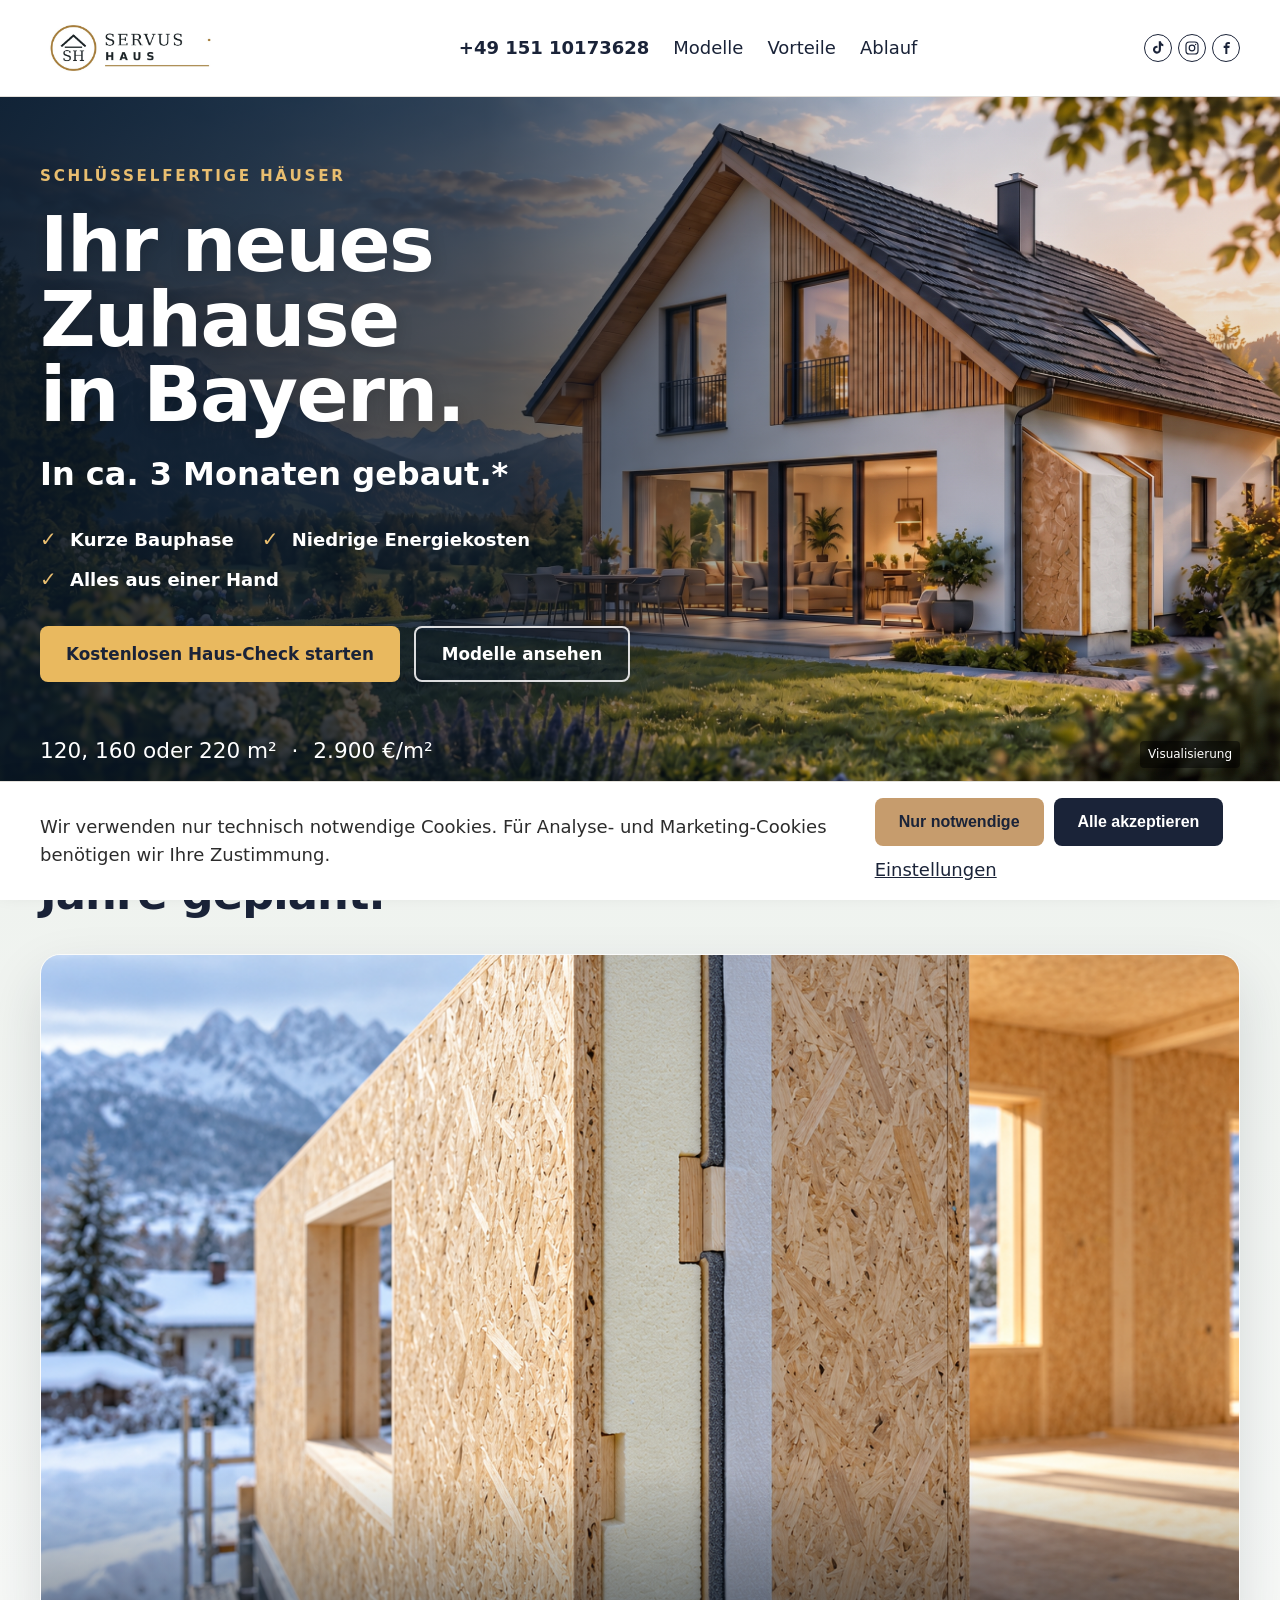
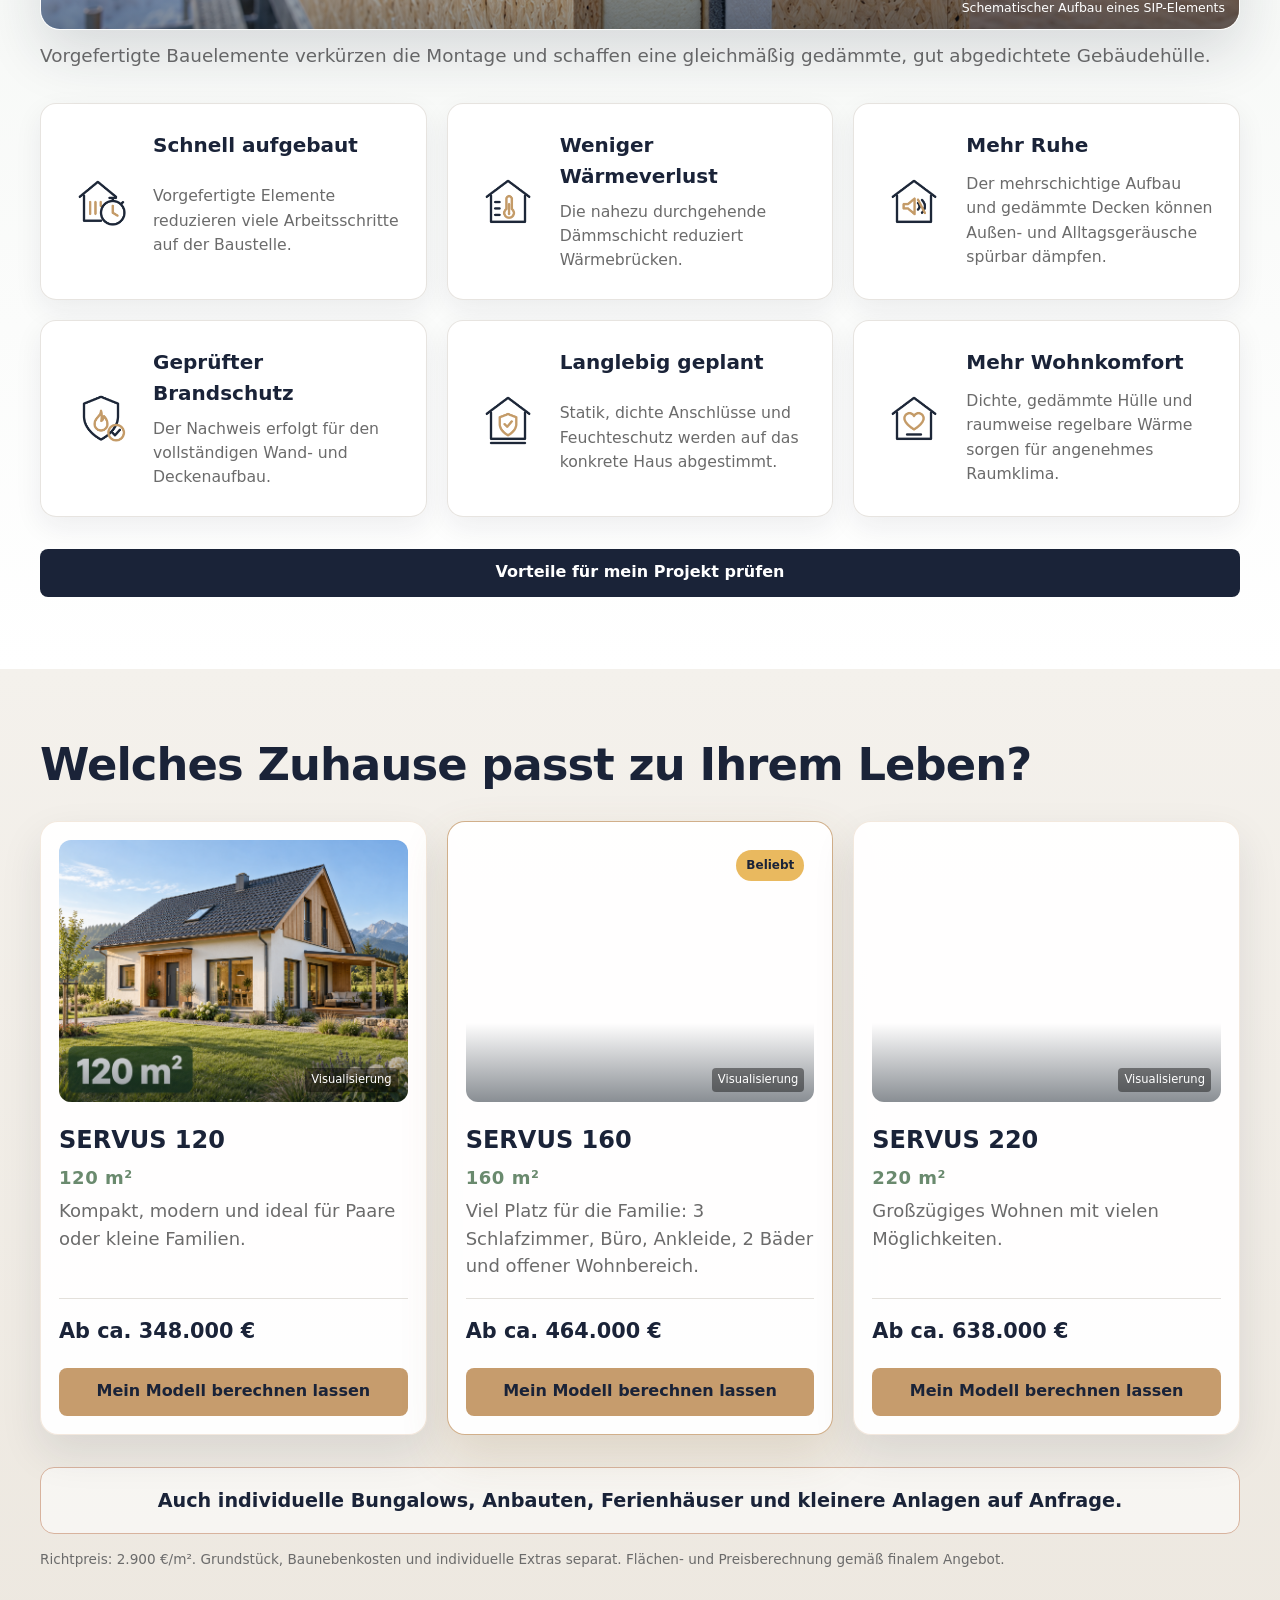
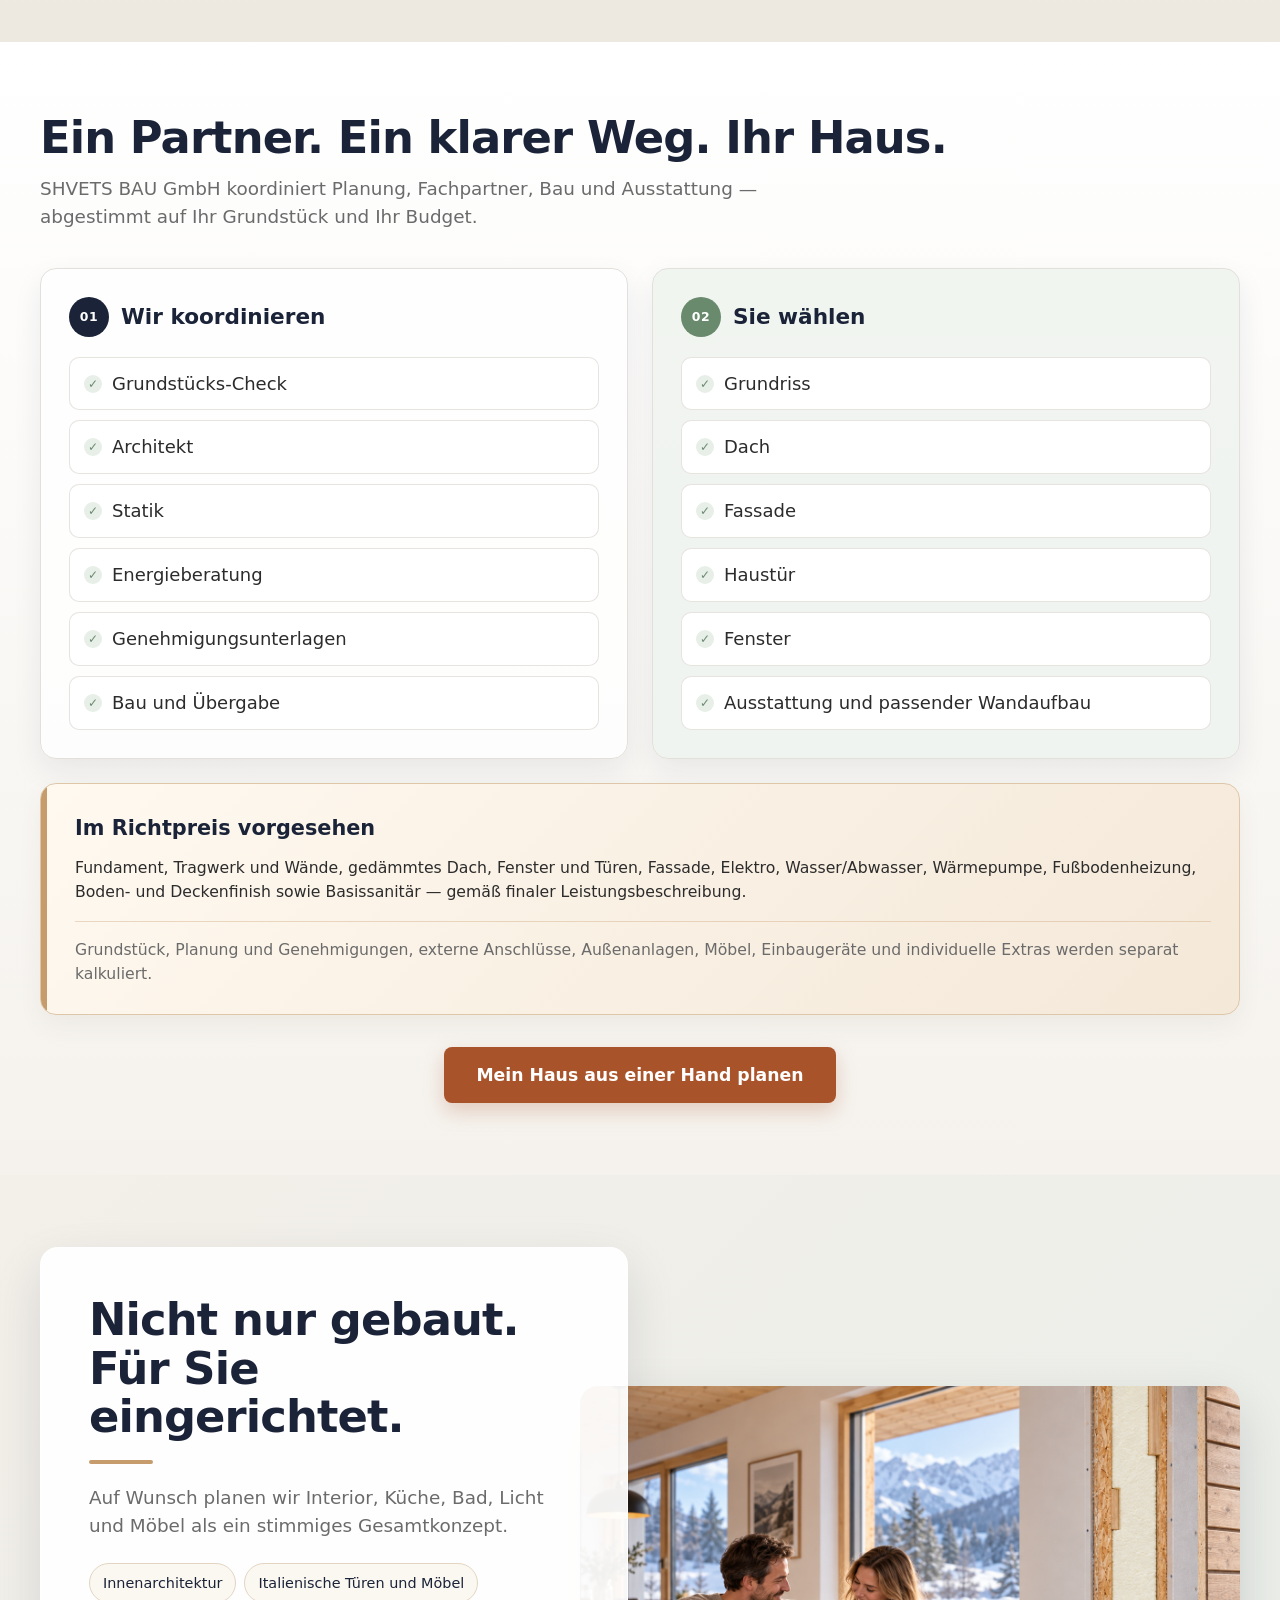
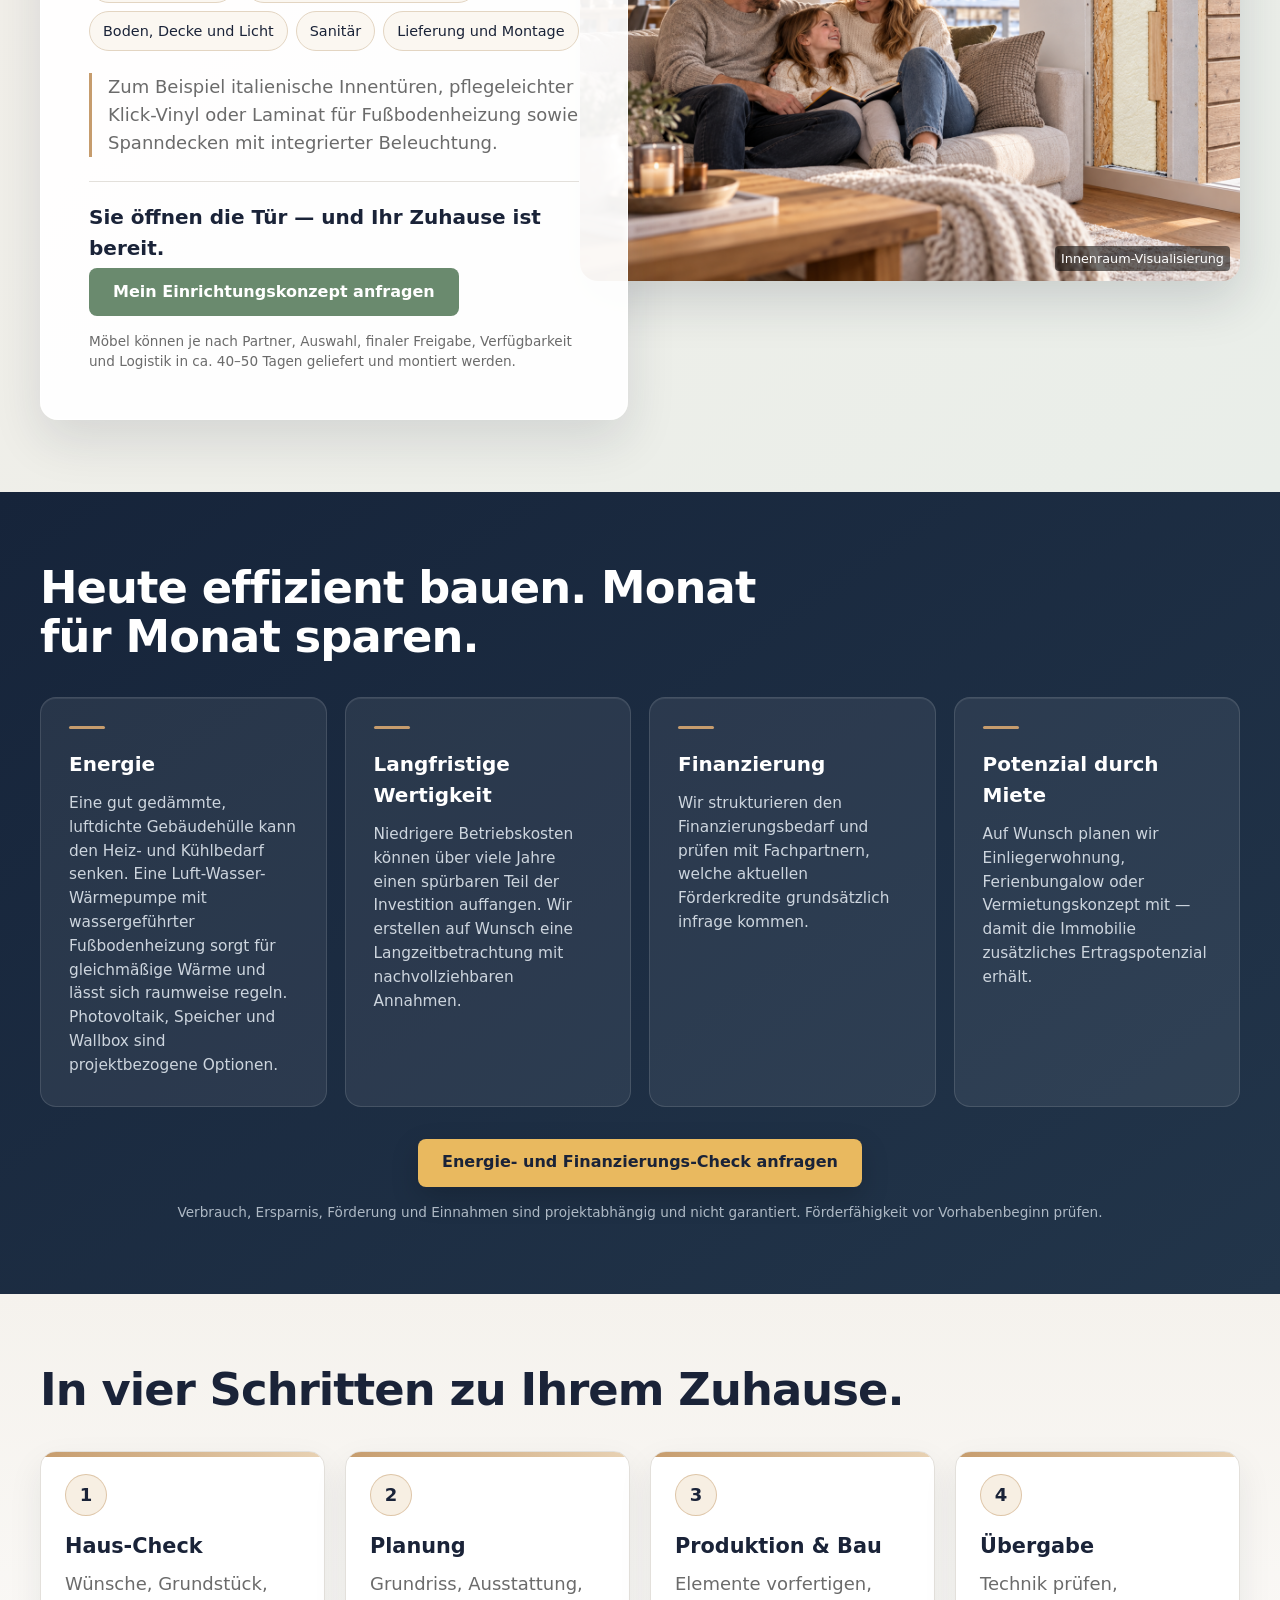
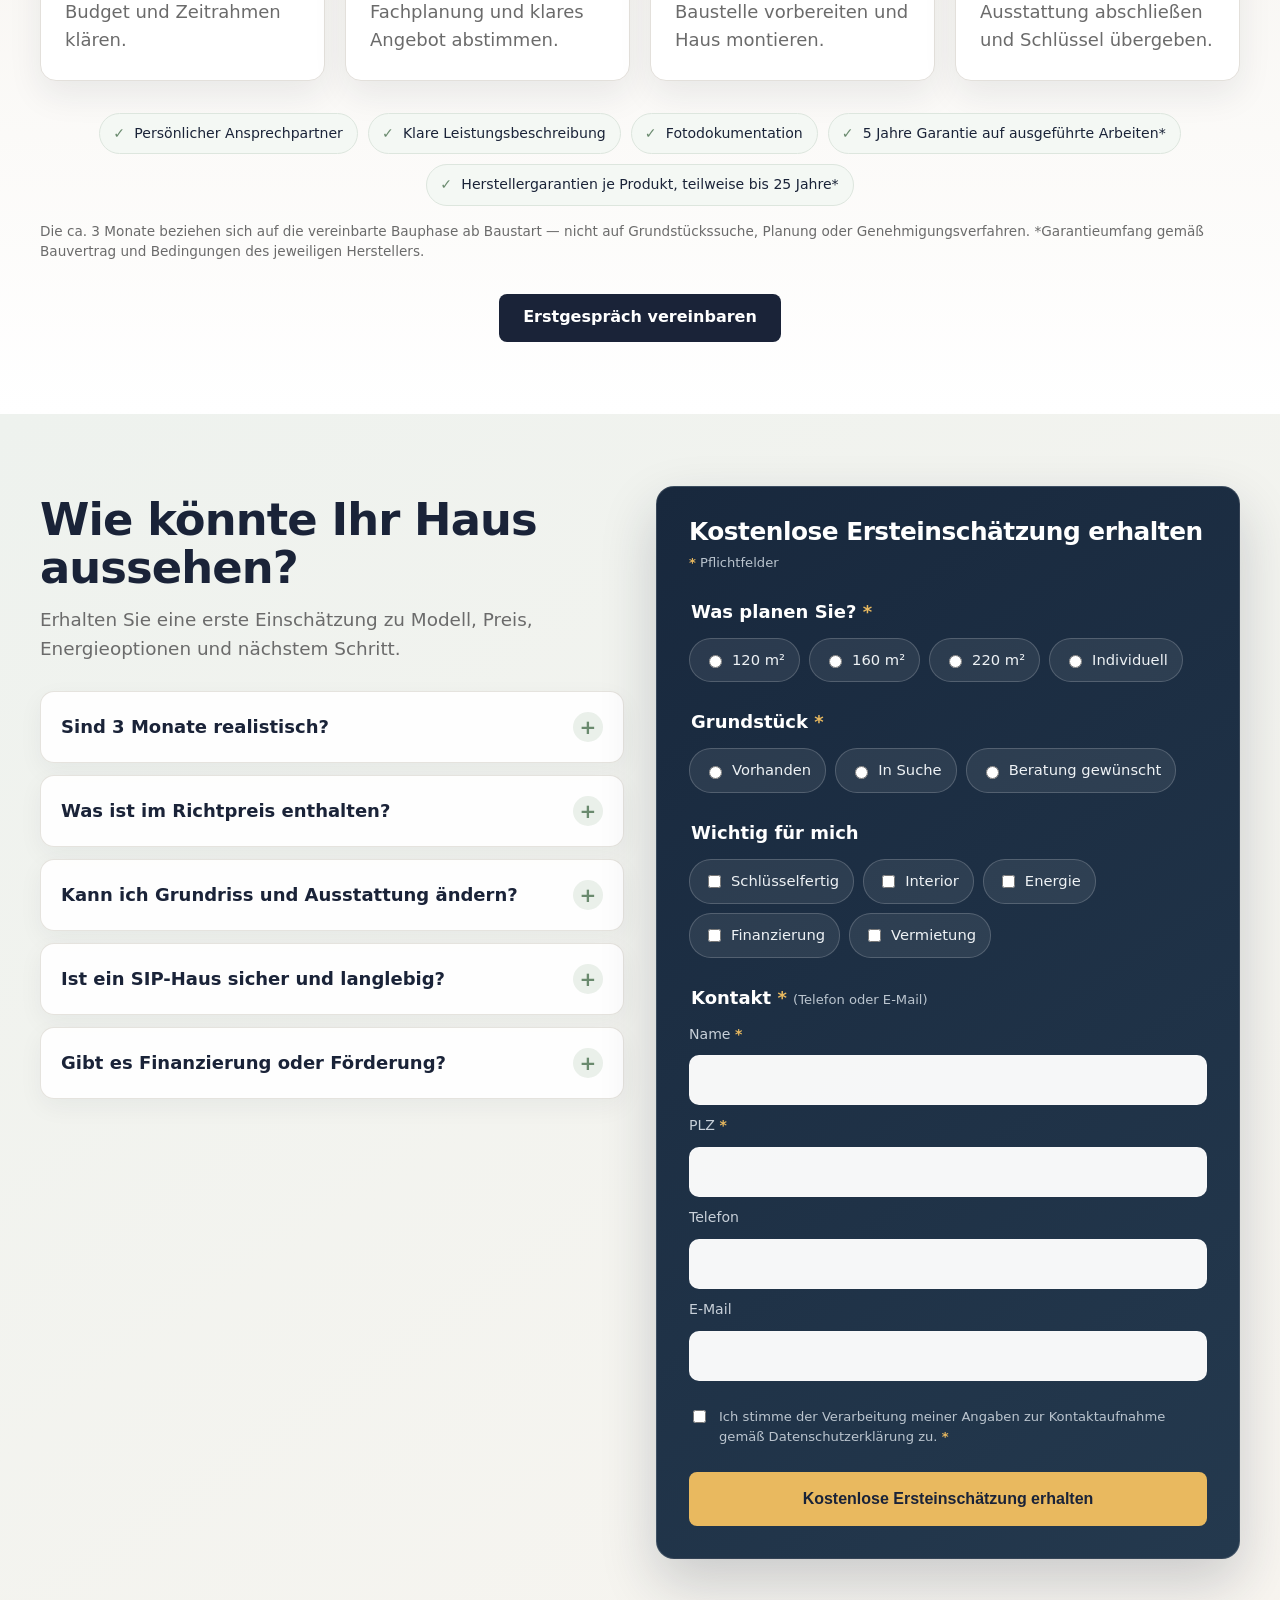
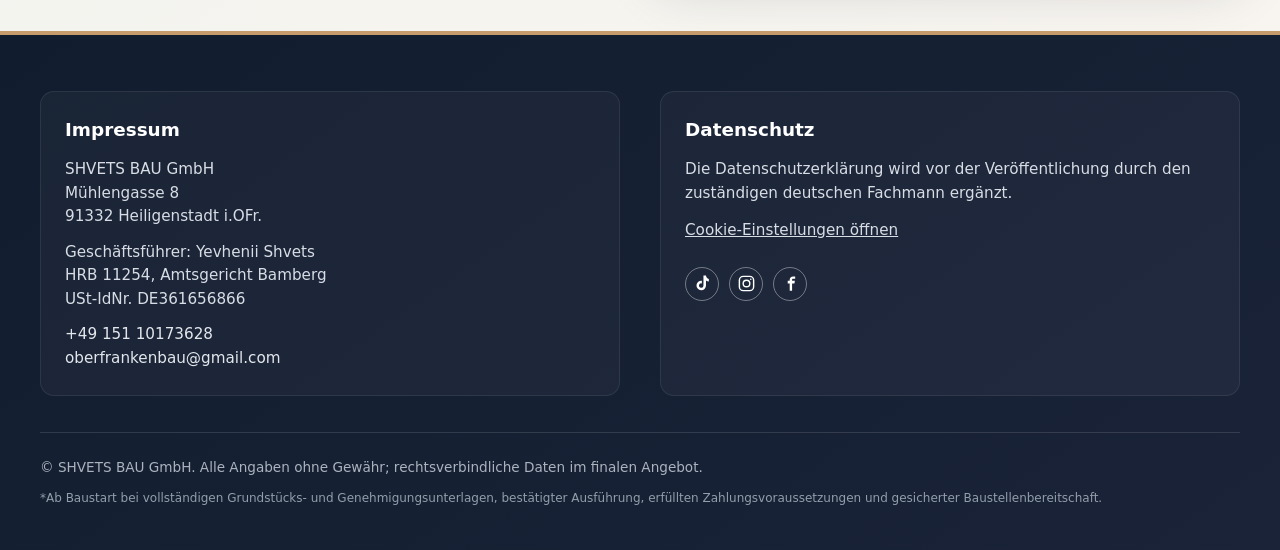
==== index.html @ e440473f "Add required field indicators and clarify form field requirements Add asterisk (*) markers to requir" ====
<!DOCTYPE html>
<html lang="de">
<head>
  <meta charset="utf-8">
  <meta name="viewport" content="width=device-width, initial-scale=1.0">
  <title>Schlüsselfertige Häuser in Bayern | SERVUS HAUS</title>
  <meta name="description" content="Energieeffizient, individuell geplant und schlüsselfertig. 2.900 €/m². Jetzt Haus-Check anfragen.">
  <link rel="preload" as="image" href="Фото/Gemini_Generated_Image_4lzpzb4lzpzb4lzp.jpeg" type="image/jpeg" media="(min-width: 720px)" fetchpriority="high">
  <link rel="preload" as="image" href="Фото/Gemini_Generated_Image_4wvops4wvops4wvo.jpeg" type="image/jpeg" media="(max-width: 719px)" fetchpriority="high">
  <link rel="stylesheet" href="styles.css">
  <script defer src="main.js"></script>
  <script type="application/ld+json">
  {
    "@context": "https://schema.org",
    "@type": "Organization",
    "name": "SHVETS BAU GmbH",
    "alternateName": "SERVUS HAUS",
    "url": "https://servus-haus.de",
    "address": {
      "@type": "PostalAddress",
      "streetAddress": "Mühlengasse 8",
      "postalCode": "91332",
      "addressLocality": "Heiligenstadt i.OFr.",
      "addressCountry": "DE"
    }
  }
  </script>
</head>
<body>
  <header class="site-header" id="header">
    <div class="container header-inner">
      <a href="#" class="logo"><img src="images/logo.jpeg" alt="SERVUS HAUS" class="logo-img" /></a>
      <a href="tel:+4915110173628" class="header-phone" data-cta="phone_click_mobile">+49 151 10173628</a>
      <nav class="main-nav" aria-label="Hauptnavigation">
        <a href="tel:+4915110173628" class="nav-link phone" data-cta="phone_click">+49 151 10173628</a>
        <a href="#modelle" class="nav-link" data-cta="nav_modelle">Modelle</a>
        <a href="#vorteile" class="nav-link" data-cta="nav_vorteile">Vorteile</a>
        <a href="#ablauf" class="nav-link" data-cta="nav_ablauf">Ablauf</a>
      </nav>
      <div class="social-icons social-icons-header" aria-label="Soziale Netzwerke">
        <span class="social-icon" role="img" aria-label="TikTok"><svg viewBox="0 0 24 24" aria-hidden="true"><path d="M13.2 2h3.2c.25 2.35 1.55 3.8 3.6 4.2v3.25a8 8 0 0 1-3.6-1.2v6.25a6 6 0 1 1-5.2-5.95v3.3a2.8 2.8 0 1 0 2 2.65V2Z"/></svg></span>
        <span class="social-icon" role="img" aria-label="Instagram"><svg viewBox="0 0 24 24" aria-hidden="true"><rect x="3" y="3" width="18" height="18" rx="5"/><circle cx="12" cy="12" r="4.2"/><circle cx="17.4" cy="6.7" r="1" class="social-icon-fill"/></svg></span>
        <span class="social-icon" role="img" aria-label="Facebook"><svg viewBox="0 0 24 24" aria-hidden="true"><path d="M14 8.5V7.2c0-.9.6-1.1 1.1-1.1h2.8V3.2L15.4 3C12.5 3 11 4.7 11 7v1.5H8.5V12H11v9h3v-9h3l.5-3.5H14Z"/></svg></span>
      </div>
      <button class="menu-toggle" aria-label="Menü öffnen" aria-expanded="false" aria-controls="mobile-menu">
        <span></span><span></span><span></span>
      </button>
    </div>
    <div class="mobile-menu" id="mobile-menu" hidden>
      <a href="tel:+4915110173628" data-cta="phone_click">+49 151 10173628</a>
      <a href="#modelle" data-cta="nav_modelle">Modelle</a>
      <a href="#vorteile" data-cta="nav_vorteile">Vorteile</a>
      <a href="#ablauf" data-cta="nav_ablauf">Ablauf</a>
      <div class="social-icons social-icons-mobile" aria-label="Soziale Netzwerke">
        <span class="social-icon" role="img" aria-label="TikTok"><svg viewBox="0 0 24 24" aria-hidden="true"><path d="M13.2 2h3.2c.25 2.35 1.55 3.8 3.6 4.2v3.25a8 8 0 0 1-3.6-1.2v6.25a6 6 0 1 1-5.2-5.95v3.3a2.8 2.8 0 1 0 2 2.65V2Z"/></svg></span>
        <span class="social-icon" role="img" aria-label="Instagram"><svg viewBox="0 0 24 24" aria-hidden="true"><rect x="3" y="3" width="18" height="18" rx="5"/><circle cx="12" cy="12" r="4.2"/><circle cx="17.4" cy="6.7" r="1" class="social-icon-fill"/></svg></span>
        <span class="social-icon" role="img" aria-label="Facebook"><svg viewBox="0 0 24 24" aria-hidden="true"><path d="M14 8.5V7.2c0-.9.6-1.1 1.1-1.1h2.8V3.2L15.4 3C12.5 3 11 4.7 11 7v1.5H8.5V12H11v9h3v-9h3l.5-3.5H14Z"/></svg></span>
      </div>
    </div>
  </header>

  <main>
    <section class="hero" id="hero" aria-labelledby="hero-h1">
      <div class="container hero-inner">
        <div class="hero-content">
          <span class="kicker">SCHLÜSSELFERTIGE HÄUSER</span>
          <h1 id="hero-h1">Ihr neues Zuhause<br>in Bayern.</h1>
          <p class="hero-subtitle">In ca. 3 Monaten gebaut.*</p>
          <ul class="hero-bullets">
            <li>Kurze Bauphase</li>
            <li>Niedrige Energiekosten</li>
            <li>Alles aus einer Hand</li>
          </ul>
          <div class="hero-ctas">
            <a href="#anfrage" class="btn btn-primary" data-cta="hero_hauscheck">Kostenlosen Haus-Check starten</a>
            <a href="#modelle" class="btn btn-secondary" data-cta="hero_modelle">Modelle ansehen</a>
          </div>
        </div>
        <p class="hero-price"><span>120, 160 oder 220 m²</span><span>2.900 €/m²</span></p>
        <span class="hero-visual-label">Visualisierung</span>
      </div>
    </section>

    <section class="sip" id="vorteile" aria-labelledby="sip-heading">
      <div class="container">
        <h2 id="sip-heading">Schnell aufgebaut. Angenehm warm. Für viele Jahre geplant.</h2>
        <figure class="sip-section-fig">
          <img src="images/sip-section.png" alt="Schematischer Aufbau eines SIP-Elements" width="1448" height="1086" loading="lazy" decoding="async">
          <figcaption>Schematischer Aufbau eines SIP-Elements</figcaption>
        </figure>
        <p class="lead">Vorgefertigte Bauelemente verkürzen die Montage und schaffen eine gleichmäßig gedämmte, gut abgedichtete Gebäudehülle.</p>
        <div class="cards-grid six">
          <article class="card">
            <img class="card-icon" src="Фото/01-schnell-aufgebaut.png" alt="" width="512" height="512" loading="lazy" decoding="async">
            <h3>Schnell aufgebaut</h3>
            <p>Vorgefertigte Elemente reduzieren viele Arbeitsschritte auf der Baustelle.</p>
          </article>
          <article class="card">
            <img class="card-icon" src="Фото/02-weniger-waermeverlust.png" alt="" width="512" height="512" loading="lazy" decoding="async">
            <h3>Weniger Wärmeverlust</h3>
            <p>Die nahezu durchgehende Dämmschicht reduziert Wärmebrücken.</p>
          </article>
          <article class="card">
            <img class="card-icon" src="Фото/03-mehr-ruhe.png" alt="" width="512" height="512" loading="lazy" decoding="async">
            <h3>Mehr Ruhe</h3>
            <p>Der mehrschichtige Aufbau und gedämmte Decken können Außen- und Alltagsgeräusche spürbar dämpfen.</p>
          </article>
          <article class="card">
            <img class="card-icon" src="Фото/04-gepruefter-brandschutz.png" alt="" width="512" height="512" loading="lazy" decoding="async">
            <h3>Geprüfter Brandschutz</h3>
            <p>Der Nachweis erfolgt für den vollständigen Wand- und Deckenaufbau.</p>
          </article>
          <article class="card">
            <img class="card-icon" src="Фото/05-langlebig-geplant.png" alt="" width="512" height="512" loading="lazy" decoding="async">
            <h3>Langlebig geplant</h3>
            <p>Statik, dichte Anschlüsse und Feuchteschutz werden auf das konkrete Haus abgestimmt.</p>
          </article>
          <article class="card">
            <img class="card-icon" src="Фото/06-mehr-wohnkomfort.png" alt="" width="512" height="512" loading="lazy" decoding="async">
            <h3>Mehr Wohnkomfort</h3>
            <p>Dichte, gedämmte Hülle und raumweise regelbare Wärme sorgen für angenehmes Raumklima.</p>
          </article>
        </div>
        <div class="section-cta">
          <a href="#anfrage" class="btn btn-primary" data-cta="sip_vorteile">Vorteile für mein Projekt prüfen</a>
        </div>
      </div>
    </section>

    <section class="models" id="modelle" aria-labelledby="models-heading">
      <div class="container">
        <h2 id="models-heading">Welches Zuhause passt zu Ihrem Leben?</h2>
        <div class="cards-grid three">
          <article class="model-card" data-size="120 m²">
            <div class="model-img"><img src="images/model-120.png" alt="Visualisierung SERVUS 120" width="1448" height="1086" loading="lazy" decoding="async"><span class="image-label">Visualisierung</span></div>
            <h3>SERVUS 120</h3>
            <p class="model-size">120 m²</p>
            <p class="model-desc">Kompakt, modern und ideal für Paare oder kleine Familien.</p>
            <p class="model-price">Ab ca. 348.000 €</p>
            <a href="#anfrage" class="btn btn-secondary" data-cta="model_120" data-set-size="120 m²">Mein Modell berechnen lassen</a>
          </article>
          <article class="model-card popular" data-size="160 m²">
            <div class="model-img"><img src="images/model-160.png" alt="Visualisierung SERVUS 160" width="1448" height="1086" loading="lazy" decoding="async"><span class="image-label">Visualisierung</span><span class="badge">Beliebt</span></div>
            <h3>SERVUS 160</h3>
            <p class="model-size">160 m²</p>
            <p class="model-desc">Viel Platz für die Familie: 3 Schlafzimmer, Büro, Ankleide, 2 Bäder und offener Wohnbereich.</p>
            <p class="model-price">Ab ca. 464.000 €</p>
            <a href="#anfrage" class="btn btn-secondary" data-cta="model_160" data-set-size="160 m²">Mein Modell berechnen lassen</a>
          </article>
          <article class="model-card" data-size="220 m²">
            <div class="model-img"><img src="images/model-220.png" alt="Visualisierung SERVUS 220" width="1448" height="1086" loading="lazy" decoding="async"><span class="image-label">Visualisierung</span></div>
            <h3>SERVUS 220</h3>
            <p class="model-size">220 m²</p>
            <p class="model-desc">Großzügiges Wohnen mit vielen Möglichkeiten.</p>
            <p class="model-price">Ab ca. 638.000 €</p>
            <a href="#anfrage" class="btn btn-secondary" data-cta="model_220" data-set-size="220 m²">Mein Modell berechnen lassen</a>
          </article>
        </div>
        <p class="models-note">Auch individuelle Bungalows, Anbauten, Ferienhäuser und kleinere Anlagen auf Anfrage.</p>
        <p class="note">Richtpreis: 2.900 €/m². Grundstück, Baunebenkosten und individuelle Extras separat. Flächen- und Preisberechnung gemäß finalem Angebot.</p>
      </div>
    </section>

    <section class="all-in-one" id="leistungen" aria-labelledby="allinone-heading">
      <div class="container">
        <h2 id="allinone-heading">Ein Partner. Ein klarer Weg. Ihr Haus.</h2>
        <p class="lead">SHVETS BAU GmbH koordiniert Planung, Fachpartner, Bau und Ausstattung — abgestimmt auf Ihr Grundstück und Ihr Budget.</p>
        <div class="two-col">
          <div>
            <h3>Wir koordinieren</h3>
            <ul>
              <li>Grundstücks-Check</li>
              <li>Architekt</li>
              <li>Statik</li>
              <li>Energieberatung</li>
              <li>Genehmigungsunterlagen</li>
              <li>Bau und Übergabe</li>
            </ul>
          </div>
          <div>
            <h3>Sie wählen</h3>
            <ul>
              <li>Grundriss</li>
              <li>Dach</li>
              <li>Fassade</li>
              <li>Haustür</li>
              <li>Fenster</li>
              <li>Ausstattung und passender Wandaufbau</li>
            </ul>
          </div>
        </div>
        <div class="scope-box">
          <h3>Im Richtpreis vorgesehen</h3>
          <p>Fundament, Tragwerk und Wände, gedämmtes Dach, Fenster und Türen, Fassade, Elektro, Wasser/Abwasser, Wärmepumpe, Fußbodenheizung, Boden- und Deckenfinish sowie Basissanitär — gemäß finaler Leistungsbeschreibung.</p>
          <p class="separat">Grundstück, Planung und Genehmigungen, externe Anschlüsse, Außenanlagen, Möbel, Einbaugeräte und individuelle Extras werden separat kalkuliert.</p>
        </div>
        <div class="section-cta">
          <a href="#anfrage" class="btn btn-primary" data-cta="allinone_planen">Mein Haus aus einer Hand planen</a>
        </div>
      </div>
    </section>

    <section class="interior" id="interior" aria-labelledby="interior-heading">
      <div class="container interior-grid">
        <div class="interior-text">
          <h2 id="interior-heading">Nicht nur gebaut.<br>Für Sie eingerichtet.</h2>
          <p class="lead">Auf Wunsch planen wir Interior, Küche, Bad, Licht und Möbel als ein stimmiges Gesamtkonzept.</p>
          <ul class="interior-list">
            <li>Innenarchitektur</li>
            <li>Italienische Türen und Möbel</li>
            <li>Boden, Decke und Licht</li>
            <li>Sanitär</li>
            <li>Lieferung und Montage</li>
          </ul>
          <p class="materials">Zum Beispiel italienische Innentüren, pflegeleichter Klick-Vinyl oder Laminat für Fußbodenheizung sowie Spanndecken mit integrierter Beleuchtung.</p>
          <p class="emotion">Sie öffnen die Tür — und Ihr Zuhause ist bereit.</p>
          <a href="#anfrage" class="btn btn-primary" data-cta="interior_konzept">Mein Einrichtungskonzept anfragen</a>
          <p class="note">Möbel können je nach Partner, Auswahl, finaler Freigabe, Verfügbarkeit und Logistik in ca. 40–50 Tagen geliefert und montiert werden.</p>
        </div>
        <figure class="interior-fig">
          <img src="images/interior.png" alt="Fertig eingerichteter Wohnraum" width="1448" height="1086" loading="lazy" decoding="async">
          <figcaption>Innenraum-Visualisierung</figcaption>
        </figure>
      </div>
    </section>

    <section class="energy" id="energie" aria-labelledby="energy-heading">
      <div class="container">
        <h2 id="energy-heading">Heute effizient bauen. Monat für Monat sparen.</h2>
        <div class="energy-grid">
          <article class="energy-card">
            <h3>Energie</h3>
            <p>Eine gut gedämmte, luftdichte Gebäudehülle kann den Heiz- und Kühlbedarf senken. Eine Luft-Wasser-Wärmepumpe mit wassergeführter Fußbodenheizung sorgt für gleichmäßige Wärme und lässt sich raumweise regeln. Photovoltaik, Speicher und Wallbox sind projektbezogene Optionen.</p>
          </article>
          <article class="energy-card">
            <h3>Langfristige Wertigkeit</h3>
            <p>Niedrigere Betriebskosten können über viele Jahre einen spürbaren Teil der Investition auffangen. Wir erstellen auf Wunsch eine Langzeitbetrachtung mit nachvollziehbaren Annahmen.</p>
          </article>
          <article class="energy-card">
            <h3>Finanzierung</h3>
            <p>Wir strukturieren den Finanzierungsbedarf und prüfen mit Fachpartnern, welche aktuellen Förderkredite grundsätzlich infrage kommen.</p>
          </article>
          <article class="energy-card">
            <h3>Potenzial durch Miete</h3>
            <p>Auf Wunsch planen wir Einliegerwohnung, Ferienbungalow oder Vermietungskonzept mit — damit die Immobilie zusätzliches Ertragspotenzial erhält.</p>
          </article>
        </div>
        <div class="section-cta">
          <a href="#anfrage" class="btn btn-primary" data-cta="energy_check">Energie- und Finanzierungs-Check anfragen</a>
        </div>
        <p class="note">Verbrauch, Ersparnis, Förderung und Einnahmen sind projektabhängig und nicht garantiert. Förderfähigkeit vor Vorhabenbeginn prüfen.</p>
      </div>
    </section>

    <section class="steps" id="ablauf" aria-labelledby="steps-heading">
      <div class="container">
        <h2 id="steps-heading">In vier Schritten zu Ihrem Zuhause.</h2>
        <ol class="steps-list">
          <li>
            <span class="step-num">1</span>
            <h3>Haus-Check</h3>
            <p>Wünsche, Grundstück, Budget und Zeitrahmen klären.</p>
          </li>
          <li>
            <span class="step-num">2</span>
            <h3>Planung</h3>
            <p>Grundriss, Ausstattung, Fachplanung und klares Angebot abstimmen.</p>
          </li>
          <li>
            <span class="step-num">3</span>
            <h3>Produktion & Bau</h3>
            <p>Elemente vorfertigen, Baustelle vorbereiten und Haus montieren.</p>
          </li>
          <li>
            <span class="step-num">4</span>
            <h3>Übergabe</h3>
            <p>Technik prüfen, Ausstattung abschließen und Schlüssel übergeben.</p>
          </li>
        </ol>
        <div class="trust-list" role="list">
          <span role="listitem">Persönlicher Ansprechpartner</span>
          <span role="listitem">Klare Leistungsbeschreibung</span>
          <span role="listitem">Fotodokumentation</span>
          <span role="listitem">5 Jahre Garantie auf ausgeführte Arbeiten*</span>
          <span role="listitem">Herstellergarantien je Produkt, teilweise bis 25 Jahre*</span>
        </div>
        <p class="note">Die ca. 3 Monate beziehen sich auf die vereinbarte Bauphase ab Baustart — nicht auf Grundstückssuche, Planung oder Genehmigungsverfahren. *Garantieumfang gemäß Bauvertrag und Bedingungen des jeweiligen Herstellers.</p>
        <div class="section-cta">
          <a href="#anfrage" class="btn btn-primary" data-cta="ablauf_gespraech">Erstgespräch vereinbaren</a>
        </div>
      </div>
    </section>

    <section class="faq-form" id="anfrage" aria-labelledby="faq-heading">
      <div class="container faq-form-grid">
        <div class="faq">
          <h2 id="faq-heading">Wie könnte Ihr Haus aussehen?</h2>
          <p class="lead">Erhalten Sie eine erste Einschätzung zu Modell, Preis, Energieoptionen und nächstem Schritt.</p>
          <div class="faq-list" role="region" aria-label="Häufige Fragen">
            <details>
              <summary aria-expanded="false">Sind 3 Monate realistisch?</summary>
              <p>Ja, für die definierte Bauphase ab Baustart, wenn Planung, Genehmigungen, Grundstück, Baustelle, Ausführung und Zahlungsvoraussetzungen geklärt sind.</p>
            </details>
            <details>
              <summary aria-expanded="false">Was ist im Richtpreis enthalten?</summary>
              <p>Vorgesehen sind das Haus ab Fundament bis Ausbau mit Fenster, Türen, Fassade, Elektro, Wasser/Abwasser, Wärmepumpe, Fußbodenheizung und Basissanitär. Grundstück, Planung/Genehmigungen, externe Anschlüsse, Außenanlagen, Möbel, Geräte und Extras separat. Maßgeblich ist die bestätigte Leistungsbeschreibung.</p>
            </details>
            <details>
              <summary aria-expanded="false">Kann ich Grundriss und Ausstattung ändern?</summary>
              <p>Ja. Grundriss, Dach, Fassade, Tür, Fenster und Ausstattung werden individuell abgestimmt; technische Änderungen werden geprüft.</p>
            </details>
            <details>
              <summary aria-expanded="false">Ist ein SIP-Haus sicher und langlebig?</summary>
              <p>Entscheidend ist der geprüfte Gesamtaufbau mit Statik, Brand-, Schall-, Wärme- und Feuchteschutz. Für ausgeführte Arbeiten sind 5 Jahre Garantie vorgesehen; Produktgarantien richten sich nach dem Hersteller und können teilweise bis zu 25 Jahre betragen.</p>
            </details>
            <details>
              <summary aria-expanded="false">Gibt es Finanzierung oder Förderung?</summary>
              <p>Wir helfen, den Bedarf zu strukturieren und aktuelle Fördermöglichkeiten vor Vorhabenbeginn mit Fachpartnern zu prüfen.</p>
            </details>
          </div>
        </div>

        <form class="final-form" id="final-form" action="/api/submit" method="post" novalidate>
          <h2 class="form-title">Kostenlose Ersteinschätzung erhalten</h2>
          <p class="required-note"><span aria-hidden="true">*</span> Pflichtfelder</p>
          <fieldset class="form-step">
            <legend>Was planen Sie? <span class="required-mark" aria-hidden="true">*</span></legend>
            <div class="radio-group">
              <label class="radio"><input type="radio" name="groesse" value="120 m²" required><span>120 m²</span></label>
              <label class="radio"><input type="radio" name="groesse" value="160 m²" required><span>160 m²</span></label>
              <label class="radio"><input type="radio" name="groesse" value="220 m²" required><span>220 m²</span></label>
              <label class="radio"><input type="radio" name="groesse" value="Individuell" required><span>Individuell</span></label>
            </div>
          </fieldset>
          <fieldset class="form-step">
            <legend>Grundstück <span class="required-mark" aria-hidden="true">*</span></legend>
            <div class="radio-group">
              <label class="radio"><input type="radio" name="grundstueck" value="Vorhanden" required><span>Vorhanden</span></label>
              <label class="radio"><input type="radio" name="grundstueck" value="In Suche" required><span>In Suche</span></label>
              <label class="radio"><input type="radio" name="grundstueck" value="Beratung gewünscht" required><span>Beratung gewünscht</span></label>
            </div>
          </fieldset>
          <fieldset class="form-step">
            <legend>Wichtig für mich</legend>
            <div class="checkbox-group">
              <label class="checkbox"><input type="checkbox" name="interesse" value="Schlüsselfertig"><span>Schlüsselfertig</span></label>
              <label class="checkbox"><input type="checkbox" name="interesse" value="Interior"><span>Interior</span></label>
              <label class="checkbox"><input type="checkbox" name="interesse" value="Energie"><span>Energie</span></label>
              <label class="checkbox"><input type="checkbox" name="interesse" value="Finanzierung"><span>Finanzierung</span></label>
              <label class="checkbox"><input type="checkbox" name="interesse" value="Vermietung"><span>Vermietung</span></label>
            </div>
          </fieldset>
          <fieldset class="form-step contact-fields">
            <legend>Kontakt <span class="required-mark" aria-hidden="true">*</span> <span class="form-hint">(Telefon oder E-Mail)</span></legend>
            <label for="f-name">Name <span class="required-mark" aria-hidden="true">*</span></label>
            <input type="text" id="f-name" name="name" required>
            <label for="f-plz">PLZ <span class="required-mark" aria-hidden="true">*</span></label>
            <input type="text" id="f-plz" name="plz" inputmode="numeric" pattern="\d{5}" required>
            <label for="f-telefon">Telefon</label>
            <input type="tel" id="f-telefon" name="telefon">
            <label for="f-email">E-Mail</label>
            <input type="email" id="f-email" name="email">
          </fieldset>
          <label class="consent">
            <input type="checkbox" name="zustimmung" value="ja" required>
            <span>Ich stimme der Verarbeitung meiner Angaben zur Kontaktaufnahme gemäß Datenschutzerklärung zu. <span class="required-mark" aria-hidden="true">*</span></span>
          </label>
          <input type="hidden" name="source" value="Finale Form">
          <input type="hidden" name="utm" class="utm-field">
          <input type="hidden" name="url" class="url-field">
          <button type="submit" class="btn btn-primary" data-cta="final_form_submit" id="final-submit">Kostenlose Ersteinschätzung erhalten</button>
          <p class="form-message" role="status" aria-live="polite" hidden></p>
        </form>
      </div>
    </section>
  </main>

  <footer class="site-footer" id="footer">
    <div class="container">
      <div class="footer-grid">
        <div id="impressum">
          <h3>Impressum</h3>
          <p>SHVETS BAU GmbH<br>Mühlengasse 8<br>91332 Heiligenstadt i.OFr.</p>
          <p>Geschäftsführer: Yevhenii Shvets<br>HRB 11254, Amtsgericht Bamberg<br>USt-IdNr. DE361656866</p>
          <p><a href="tel:+4915110173628" data-cta="phone_click_footer">+49 151 10173628</a><br><a href="mailto:oberfrankenbau@gmail.com" data-cta="email_click">oberfrankenbau@gmail.com</a></p>
        </div>
        <div id="datenschutz">
          <h3>Datenschutz</h3>
          <p>Die Datenschutzerklärung wird vor der Veröffentlichung durch den zuständigen deutschen Fachmann ergänzt.</p>
          <button type="button" class="text-link" id="open-cookie-settings">Cookie-Einstellungen öffnen</button>
          <div class="social-icons social-icons-footer" aria-label="Soziale Netzwerke">
            <span class="social-icon" role="img" aria-label="TikTok"><svg viewBox="0 0 24 24" aria-hidden="true"><path d="M13.2 2h3.2c.25 2.35 1.55 3.8 3.6 4.2v3.25a8 8 0 0 1-3.6-1.2v6.25a6 6 0 1 1-5.2-5.95v3.3a2.8 2.8 0 1 0 2 2.65V2Z"/></svg></span>
            <span class="social-icon" role="img" aria-label="Instagram"><svg viewBox="0 0 24 24" aria-hidden="true"><rect x="3" y="3" width="18" height="18" rx="5"/><circle cx="12" cy="12" r="4.2"/><circle cx="17.4" cy="6.7" r="1" class="social-icon-fill"/></svg></span>
            <span class="social-icon" role="img" aria-label="Facebook"><svg viewBox="0 0 24 24" aria-hidden="true"><path d="M14 8.5V7.2c0-.9.6-1.1 1.1-1.1h2.8V3.2L15.4 3C12.5 3 11 4.7 11 7v1.5H8.5V12H11v9h3v-9h3l.5-3.5H14Z"/></svg></span>
          </div>
        </div>
      </div>
      <p class="copyright">© SHVETS BAU GmbH. Alle Angaben ohne Gewähr; rechtsverbindliche Daten im finalen Angebot.</p>
      <p class="footer-footnote">*Ab Baustart bei vollständigen Grundstücks- und Genehmigungsunterlagen, bestätigter Ausführung, erfüllten Zahlungsvoraussetzungen und gesicherter Baustellenbereitschaft.</p>
    </div>
  </footer>

  <dialog class="success-dialog" id="success-dialog" aria-labelledby="success-dialog-title" aria-describedby="success-dialog-text">
    <div class="success-dialog-icon" aria-hidden="true">✓</div>
    <h2 id="success-dialog-title">Vielen Dank!</h2>
    <p id="success-dialog-text">Ihre Anfrage wurde erfolgreich gesendet. Wir melden uns persönlich bei Ihnen.</p>
    <button type="button" class="btn btn-primary" id="success-dialog-close">Schließen</button>
  </dialog>

  <div class="cookie-banner" id="cookie-banner" hidden>
    <div class="cookie-inner container">
      <p>Wir verwenden nur technisch notwendige Cookies. Für Analyse- und Marketing-Cookies benötigen wir Ihre Zustimmung.</p>
      <div class="cookie-actions">
        <button type="button" class="btn btn-secondary" id="cookies-necessary">Nur notwendige</button>
        <button type="button" class="btn btn-primary" id="cookies-accept">Alle akzeptieren</button>
        <button type="button" class="text-link" id="cookies-settings">Einstellungen</button>
      </div>
    </div>
  </div>

  <div class="mobile-cta" aria-hidden="true">
    <a href="#anfrage" class="btn btn-primary" data-cta="mobile_fixed_cta">Kostenlosen Haus-Check starten</a>
  </div>

  <a href="https://wa.me/4915110173628" class="whatsapp-float" aria-label="WhatsApp" target="_blank" rel="noopener" data-cta="whatsapp_click">
    <svg width="28" height="28" viewBox="0 0 24 24" fill="none" stroke="currentColor" stroke-width="2" stroke-linecap="round" stroke-linejoin="round"><path d="M22 16.92v3a2 2 0 0 1-2.18 2 19.79 19.79 0 0 1-8.63-3.07 19.5 19.5 0 0 1-6-6 19.79 19.79 0 0 1-3.07-8.67A2 2 0 0 1 4.11 2h3a2 2 0 0 1 2 1.72 12.56 12.56 0 0 0 .7 2.81 2 2 0 0 1-.45 2.11L8.09 9.91a16 16 0 0 0 6 6l1.27-1.27a2 2 0 0 1 2.11-.45 12.56 12.56 0 0 0 2.81.7A2 2 0 0 1 22 16.92z"/></svg>
  </a>
</body>
</html>
---- styles.css ----
:root {
  --bg: #F7F5F2;
  --surface: #FFFFFF;
  --graphite: #1A2338;
  --green: #6A8A6E;
  --gold: #C69C6D;
  --text: #2C2C2C;
  --muted: #6B6B6B;
  --line: #E3E0DB;
  --focus: #2D7DC6;
  --shadow: 0 12px 32px rgba(26,35,56,0.08);
  --radius: 12px;
}

*, *::before, *::after { box-sizing: border-box; }

html { scroll-behavior: smooth; }

body {
  margin: 0;
  font-family: Inter, system-ui, -apple-system, BlinkMacSystemFont, 'Segoe UI', sans-serif;
  font-size: 18px;
  line-height: 1.55;
  color: var(--text);
  background: var(--bg);
}

h1, h2, h3, p, ul, ol, figure { margin: 0; }

ul, ol { padding: 0; list-style: none; }

a { color: var(--graphite); text-underline-offset: 3px; }
a:focus-visible, button:focus-visible, input:focus-visible, select:focus-visible, summary:focus-visible { outline: 3px solid var(--focus); outline-offset: 2px; border-radius: 4px; }

img { max-width: 100%; height: auto; display: block; }

.container { width: min(1200px, calc(100% - 32px)); margin: 0 auto; }

.visually-hidden { position: absolute; width: 1px; height: 1px; padding: 0; margin: -1px; overflow: hidden; clip: rect(0,0,0,0); white-space: nowrap; border: 0; }

.btn {
  display: inline-flex;
  align-items: center;
  justify-content: center;
  min-height: 48px;
  padding: 0 24px;
  border: 0;
  border-radius: 8px;
  font-size: 1rem;
  font-weight: 600;
  text-decoration: none;
  cursor: pointer;
  transition: transform .15s, background .15s, color .15s;
}
.btn:hover { transform: translateY(-2px); }
.btn-primary { background: var(--graphite); color: #fff; }
.btn-primary:hover { background: #101725; }
.btn-secondary { background: var(--gold); color: var(--graphite); }
.btn-secondary:hover { background: #B68C5C; }
.btn-sm { min-height: 40px; padding: 0 16px; font-size: .95rem; }

.text-link { background: none; border: 0; color: var(--graphite); text-decoration: underline; cursor: pointer; font: inherit; padding: 0; }

.site-header {
  position: sticky;
  top: 0;
  z-index: 100;
  background: rgba(255,255,255,0.98);
  backdrop-filter: blur(8px);
  border-bottom: 1px solid var(--line);
}

.header-inner {
  display: flex;
  align-items: center;
  justify-content: space-between;
  padding: 16px 0;
}

.logo {
  display: flex;
  align-items: center;
  text-decoration: none;
  color: var(--graphite);
  font-size: 1.35rem;
  font-weight: 800;
  letter-spacing: -0.02em;
}

.logo-img {
  height: 64px;
  width: auto;
  display: block;
  border-radius: 12px;
}

.main-nav { display: none; gap: 24px; align-items: center; }
.main-nav a { text-decoration: none; font-weight: 500; }
.main-nav .phone { font-weight: 600; white-space: nowrap; }

.social-icons { display: flex; align-items: center; gap: 10px; }
.social-icon { display: grid; place-items: center; width: 34px; height: 34px; border: 1px solid currentColor; border-radius: 50%; color: var(--graphite); }
.social-icon svg { width: 19px; height: 19px; fill: currentColor; stroke: none; }
.social-icon svg rect, .social-icon svg circle { fill: none; stroke: currentColor; stroke-width: 1.8; }
.social-icon svg .social-icon-fill { fill: currentColor; stroke: none; }
.social-icons-header { display: none; flex-shrink: 0; gap: 6px; }
.social-icons-header .social-icon { width: 28px; height: 28px; }
.social-icons-header .social-icon svg { width: 16px; height: 16px; }
.social-icons-mobile { padding: 18px 12px; }

.menu-toggle {
  display: flex;
  flex-direction: column;
  gap: 5px;
  width: 32px;
  height: 32px;
  background: none;
  border: 0;
  cursor: pointer;
}
.menu-toggle span { display: block; width: 100%; height: 3px; background: var(--graphite); border-radius: 2px; }
.header-phone { display: flex; align-items: center; gap: 6px; margin-left: 6px; margin-right: auto; font-weight: 600; font-size: .85rem; color: var(--graphite); text-decoration: none; white-space: nowrap; }

.mobile-menu {
  position: absolute;
  top: 100%;
  left: 0;
  right: 0;
  background: var(--surface);
  border-bottom: 1px solid var(--line);
  padding: 16px;
  display: flex;
  flex-direction: column;
  gap: 12px;
}
.mobile-menu[hidden] { display: none; }
.mobile-menu a { padding: 12px; font-size: 1.1rem; text-decoration: none; border-bottom: 1px solid var(--line); }

section { padding: 72px 0; }

.kicker {
  display: inline-block;
  margin-bottom: 12px;
  font-size: .78rem;
  font-weight: 700;
  letter-spacing: 0.08em;
  color: var(--green);
  text-transform: uppercase;
}

h1, h2 { font-size: clamp(2rem, 6vw, 3.8rem); line-height: 1.08; font-weight: 700; letter-spacing: -0.02em; color: var(--graphite); }
h2 { font-size: clamp(1.8rem, 5vw, 2.8rem); }
h3 { font-size: 1.25rem; color: var(--graphite); }

.lead { margin-top: 12px; font-size: 1.15rem; color: var(--muted); max-width: 680px; }
.note { margin-top: 16px; font-size: .85rem; color: var(--muted); line-height: 1.45; }

.hero { min-height: 680px; padding: 0; background: linear-gradient(90deg, rgba(10, 24, 39, .88) 0%, rgba(10, 24, 39, .68) 38%, rgba(10, 24, 39, .08) 72%), url("Фото/Gemini_Generated_Image_4lzpzb4lzpzb4lzp.jpeg") center / cover no-repeat; }
.hero + .sip { padding-top: 20px; }
.hero-inner { position: relative; display: flex; min-height: 680px; align-items: center; padding: 64px 0 120px; }
.hero-content { max-width: 690px; color: #fff; }
.hero .kicker { margin-bottom: 18px; color: #E9BE70; font-size: .95rem; letter-spacing: .18em; }
.hero h1 { color: #fff; font-size: clamp(3rem, 6vw, 5.25rem); line-height: .98; text-shadow: 0 2px 18px rgba(0, 0, 0, .2); }
.hero-subtitle { margin-top: 18px; color: #fff; font-size: clamp(1.35rem, 2.5vw, 2rem); font-weight: 600; }
.hero-bullets { display: flex; flex-wrap: wrap; gap: 12px 28px; margin-top: 26px; font-weight: 600; }
.hero-bullets li { position: relative; padding-left: 30px; }
.hero-bullets li::before { content: '✓'; position: absolute; left: 0; top: -.08em; color: #E9BE70; font-size: 1.25rem; font-weight: 800; }
.hero-ctas { display: flex; flex-wrap: wrap; gap: 14px; margin-top: 32px; }
.hero .btn { min-height: 56px; padding: 0 26px; font-size: 1.05rem; }
.hero .btn-primary { background: #E9B95F; color: var(--graphite); }
.hero .btn-primary:hover { background: #F1C875; }
.hero .btn-secondary { border: 2px solid rgba(255,255,255,.85); background: rgba(15, 28, 43, .3); color: #fff; }
.hero .btn-secondary:hover { background: rgba(255,255,255,.14); }
.hero-price { position: absolute; bottom: 34px; left: 0; color: #fff; font-size: clamp(1rem, 2vw, 1.35rem); font-weight: 500; }
.hero-price span:first-child::after { content: ' · '; margin: 0 8px; }
.hero-visual-label { position: absolute; right: 0; bottom: 34px; padding: 4px 8px; border-radius: 4px; background: rgba(0,0,0,.5); color: #fff; font-size: .75rem; }

.short-form { margin-top: 40px; padding: 20px; background: var(--surface); border-radius: var(--radius); box-shadow: var(--shadow); }
.short-form-title { font-weight: 600; margin-bottom: 12px; }
.short-form-row { display: grid; gap: 12px; }
.short-form-row input, .short-form-row select { width: 100%; height: 48px; padding: 0 14px; border: 1px solid var(--line); border-radius: 8px; font: inherit; background: #fff; }
.short-form-row button { width: 100%; }

.form-message { margin-top: 12px; font-size: .95rem; }
.form-message.success { color: #2B6A36; }
.form-message.error { color: #A32222; }

.success-dialog { width: min(420px, calc(100% - 32px)); padding: 32px; border: 0; border-radius: var(--radius); box-shadow: var(--shadow); text-align: center; color: var(--text); }
.success-dialog::backdrop { background: rgba(24, 34, 46, .62); }
.success-dialog-icon { display: grid; place-items: center; width: 56px; height: 56px; margin: 0 auto 16px; border-radius: 50%; background: var(--green); color: #fff; font-size: 1.75rem; font-weight: 700; }
.success-dialog h2 { font-size: 1.75rem; }
.success-dialog p { margin: 12px 0 24px; color: var(--muted); }
.success-dialog .btn { width: 100%; }

.sip { background: linear-gradient(180deg, #EEF2EE, var(--surface)); }
.sip h2, .all-in-one h2, .interior h2, .energy h2, .steps h2 { margin-bottom: 12px; }
.sip > .container > .lead { max-width: none; }
.sip-section-fig { position: relative; margin: 36px 0 0; border: 1px solid rgba(255,255,255,.7); border-radius: 20px; overflow: hidden; box-shadow: 0 24px 56px rgba(26,35,56,.14); }
.sip-section-fig::after { position: absolute; inset: auto 0 0; height: 24%; background: linear-gradient(transparent, rgba(8,20,31,.48)); content: ''; pointer-events: none; }
.sip-section-fig img { width: 100%; aspect-ratio: 16/9; object-fit: cover; }
.sip-section-fig figcaption { position: absolute; z-index: 1; right: 14px; bottom: 12px; color: #fff; font-size: .78rem; }

.cards-grid { display: grid; gap: 20px; margin-top: 32px; }
.card { padding: 24px; background: var(--bg); border-radius: var(--radius); }
.sip .card { display: grid; grid-template-columns: 68px minmax(0, 1fr); column-gap: 18px; align-items: start; padding: 26px; border: 1px solid rgba(227,224,219,.85); border-radius: 16px; background: rgba(255,255,255,.9); box-shadow: 0 10px 28px rgba(26,35,56,.07); transition: transform .2s, box-shadow .2s; }
.sip .card:hover { transform: translateY(-4px); box-shadow: 0 18px 36px rgba(26,35,56,.12); }
.card-icon { grid-row: 1 / 3; align-self: center; width: 68px; height: 68px; object-fit: contain; }
.card h3 { margin-bottom: 8px; }
.card p { color: var(--muted); font-size: .98rem; }

.models { background: linear-gradient(180deg, #F4F1EC, #EDE8E0); }
.models h2 { margin-bottom: 8px; }
.model-card { position: relative; display: flex; flex-direction: column; padding: 18px; overflow: hidden; border: 1px solid rgba(198,156,109,.22); border-radius: 18px; background: rgba(255,255,255,.94); box-shadow: 0 18px 42px rgba(26,35,56,.1); transition: transform .2s, box-shadow .2s; }
.model-card:hover { transform: translateY(-6px); box-shadow: 0 26px 52px rgba(26,35,56,.16); }
.model-card.popular { border-color: rgba(198,156,109,.8); box-shadow: 0 20px 48px rgba(139,104,56,.16); }
.model-img { position: relative; margin-bottom: 20px; border-radius: 12px; overflow: hidden; }
.model-img::after { position: absolute; inset: auto 0 0; height: 30%; background: linear-gradient(transparent, rgba(8,20,31,.48)); content: ''; pointer-events: none; }
.model-img img { width: 100%; aspect-ratio: 4/3; object-fit: cover; transition: transform .35s; }
.model-card:hover .model-img img { transform: scale(1.025); }
.model-img .image-label { position: absolute; z-index: 1; right: 10px; bottom: 10px; padding: 3px 6px; border-radius: 4px; background: rgba(0,0,0,.42); color: #fff; font-size: .72rem; }
.badge { position: absolute; z-index: 1; top: 10px; right: 10px; padding: 6px 10px; border-radius: 20px; background: #E9B95F; color: var(--graphite); font-size: .75rem; font-weight: 700; }
.model-card h3 { font-size: 1.5rem; }
.model-size { margin: 5px 0; color: var(--green); font-weight: 700; letter-spacing: .03em; }
.model-desc { color: var(--muted); flex: 1; }
.model-price { margin: 18px 0 12px; padding-top: 16px; border-top: 1px solid var(--line); color: var(--graphite); font-size: 1.3rem; font-weight: 800; }
.model-card .btn { width: 100%; margin-top: 8px; background: var(--gold); }
.model-card .btn:hover { background: #B68C5C; }
.models-note { margin-top: 32px; padding: 20px 24px; border: 1px solid #D8B39E; border-radius: 14px; background: rgba(255,255,255,.58); text-align: center; color: var(--graphite); font-size: 1.2rem; font-weight: 600; line-height: 1.35; }

.all-in-one { background: linear-gradient(180deg, var(--surface), #F5F2ED); }
.all-in-one .lead { max-width: 780px; }
.two-col { display: grid; gap: 24px; margin-top: 36px; }
.two-col > div { padding: 28px; border: 1px solid var(--line); border-radius: 16px; background: rgba(255,255,255,.82); box-shadow: 0 12px 30px rgba(26,35,56,.07); }
.two-col > div:nth-child(2) { background: rgba(239,244,239,.88); }
.two-col h3 { display: flex; align-items: center; gap: 12px; margin-bottom: 20px; color: var(--graphite); font-size: 1.35rem; }
.two-col h3::before { display: grid; place-items: center; flex: 0 0 40px; height: 40px; border-radius: 50%; background: var(--graphite); color: #fff; font-size: .78rem; letter-spacing: .04em; content: '01'; }
.two-col > div:nth-child(2) h3::before { background: var(--green); content: '02'; }
.two-col ul { display: grid; gap: 10px; }
.two-col li { position: relative; padding: 12px 14px 12px 42px; border: 1px solid rgba(227,224,219,.85); border-radius: 10px; background: #fff; color: var(--text); }
.two-col li::before { position: absolute; left: 14px; top: 50%; width: 18px; height: 18px; border-radius: 50%; background: #E7EFE8; color: var(--green); font-size: .75rem; font-weight: 800; line-height: 18px; text-align: center; content: '✓'; transform: translateY(-50%); }
.scope-box { position: relative; margin-top: 24px; padding: 28px 28px 28px 34px; overflow: hidden; border: 1px solid #DEC7A8; border-radius: 16px; background: linear-gradient(135deg, #FFF9F0, #F4E8D8); box-shadow: 0 10px 24px rgba(89,68,38,.06); }
.scope-box::before { position: absolute; inset: 0 auto 0 0; width: 6px; background: var(--gold); content: ''; }
.scope-box h3 { margin-bottom: 12px; color: var(--graphite); font-size: 1.3rem; }
.scope-box p { color: var(--text); font-size: .98rem; }
.scope-box .separat { margin-top: 16px; padding-top: 16px; border-top: 1px solid rgba(198,156,109,.35); color: var(--muted); }

.interior { overflow: hidden; background: linear-gradient(135deg, #F3EFE9, #E9EEE9); }
.interior-grid { display: grid; gap: 24px; }
.interior-text { position: relative; z-index: 2; padding: 28px; border: 1px solid rgba(255,255,255,.8); border-radius: 18px; background: rgba(255,255,255,.94); box-shadow: 0 20px 50px rgba(26,35,56,.12); }
.interior-text h2::after { display: block; width: 64px; height: 4px; margin-top: 18px; border-radius: 4px; background: var(--gold); content: ''; }
.interior-text .lead { margin-top: 20px; }
.interior-list { display: flex; flex-wrap: wrap; gap: 8px; margin-top: 22px; }
.interior-list li { padding: 8px 13px; border: 1px solid #E3D5C2; border-radius: 20px; background: #FBF7F1; color: var(--graphite); font-size: .9rem; font-weight: 500; }
.materials { margin-top: 22px; padding-left: 16px; border-left: 3px solid var(--gold); color: var(--muted); }
.emotion { margin-top: 24px; padding-top: 20px; border-top: 1px solid var(--line); color: var(--graphite); font-size: 1.25rem; font-weight: 700; }
.interior-text .btn { margin-top: 4px; background: var(--green); }
.interior-text .btn:hover { background: #58765C; }
.interior-fig { position: relative; border-radius: 18px; overflow: hidden; box-shadow: 0 20px 50px rgba(26,35,56,.16); }
.interior-fig img { display: block; width: 100%; aspect-ratio: 4/3; object-fit: cover; }
.interior-fig figcaption { position: absolute; right: 10px; bottom: 10px; padding: 3px 6px; border-radius: 4px; background: rgba(0,0,0,0.55); color: #fff; font-size: .8rem; }

.energy { background: linear-gradient(145deg, #16243A, #22354A); }
.energy h2 { max-width: 760px; color: #fff; }
.energy-grid { display: grid; gap: 18px; margin-top: 36px; }
.energy-card { position: relative; padding: 28px; overflow: hidden; border: 1px solid rgba(255,255,255,.12); border-radius: 16px; background: rgba(255,255,255,.07); box-shadow: inset 0 1px 0 rgba(255,255,255,.08); }
.energy-card::before { display: block; width: 36px; height: 3px; margin-bottom: 20px; border-radius: 3px; background: var(--gold); content: ''; }
.energy-card h3 { margin-bottom: 12px; color: #fff; }
.energy-card p { color: #CDD5DE; font-size: .96rem; }
.energy .section-cta .btn { background: #E9B95F; color: var(--graphite); box-shadow: 0 10px 28px rgba(0,0,0,.18); }
.energy .section-cta .btn:hover { background: #F1C875; }
.energy .note { color: #AEB9C5; text-align: center; }

.steps { background: linear-gradient(180deg, #F5F2ED, #fff); }
.steps-list { display: grid; gap: 20px; margin-top: 36px; }
.steps-list li { position: relative; min-height: 190px; padding: 78px 24px 26px; overflow: hidden; border: 1px solid var(--line); border-radius: 16px; background: var(--surface); box-shadow: 0 14px 34px rgba(26,35,56,.08); }
.steps-list li::after { position: absolute; top: 0; right: 0; left: 0; height: 5px; background: linear-gradient(90deg, var(--gold), #E8D2B4); content: ''; }
.step-num { position: absolute; top: 22px; left: 24px; display: flex; width: 42px; height: 42px; align-items: center; justify-content: center; border: 1px solid rgba(198,156,109,.5); border-radius: 50%; background: #F7EFE3; color: var(--graphite); font-weight: 800; }
.steps-list h3 { margin-bottom: 8px; font-size: 1.3rem; }
.steps-list p { color: var(--muted); }

.trust-list { display: flex; flex-wrap: wrap; justify-content: center; gap: 10px; margin-top: 32px; }
.trust-list span { position: relative; padding: 9px 14px 9px 34px; border: 1px solid #DDE6DE; border-radius: 24px; background: #F4F8F4; color: var(--graphite); font-size: .88rem; }
.trust-list span::before { position: absolute; left: 13px; color: var(--green); font-weight: 800; content: '✓'; }

.faq-form { padding-bottom: 72px; background: linear-gradient(145deg, #EEF2EE, #F8F5F0); }
.faq-form-grid { display: grid; gap: 32px; align-items: start; }
.faq { padding-top: 10px; }
.faq h2 { margin-bottom: 14px; }
.faq-list { display: flex; flex-direction: column; gap: 12px; margin-top: 28px; }
.faq-list details { padding: 0 20px; border: 1px solid rgba(227,224,219,.9); border-radius: 14px; background: rgba(255,255,255,.9); box-shadow: 0 8px 24px rgba(26,35,56,.05); }
.faq-list details[open] { border-color: rgba(106,138,110,.45); box-shadow: 0 12px 28px rgba(26,35,56,.08); }
.faq-list summary { display: flex; align-items: center; justify-content: space-between; gap: 16px; padding: 20px 0; color: var(--graphite); font-weight: 650; cursor: pointer; list-style: none; }
.faq-list summary::-webkit-details-marker { display: none; }
.faq-list summary::after { display: grid; flex: 0 0 30px; height: 30px; place-items: center; border-radius: 50%; background: #EAF0EA; color: var(--green); font-size: 1.25rem; content: '+'; }
.faq-list details[open] summary::after { content: '−'; }
.faq-list p { padding: 0 0 20px; color: var(--muted); font-size: .95rem; }

.final-form { padding: 32px; border: 1px solid rgba(255,255,255,.12); border-radius: 18px; background: linear-gradient(145deg, #18283D, #24394E); box-shadow: 0 24px 56px rgba(26,35,56,.2); }
.form-title { margin-bottom: 8px; color: #fff; font-size: 1.55rem; }
.required-note { margin-bottom: 24px; color: #BAC4CE; font-size: .82rem; }
.required-mark, .required-note span { color: #E9B95F; font-weight: 800; }
.form-hint { color: #BAC4CE; font-size: .82rem; font-weight: 400; }
.form-step { border: 0; padding: 0; margin: 0 0 26px; }
.form-step legend { margin-bottom: 12px; color: #fff; font-weight: 700; }
.radio-group, .checkbox-group { display: flex; flex-wrap: wrap; gap: 9px; }
.radio, .checkbox { display: inline-flex; align-items: center; gap: 7px; padding: 10px 14px; border: 1px solid rgba(255,255,255,.18); border-radius: 22px; background: rgba(255,255,255,.08); color: #EEF2F5; font-size: .92rem; cursor: pointer; transition: background .15s, border-color .15s; }
.radio:hover, .checkbox:hover, .radio:has(input:checked), .checkbox:has(input:checked) { border-color: #E9B95F; background: rgba(233,185,95,.16); }
.radio input, .checkbox input { accent-color: #E9B95F; }
.contact-fields { display: grid; gap: 10px; }
.contact-fields label { color: #C8D0D9; font-size: .88rem; }
.contact-fields input { width: 100%; height: 50px; padding: 0 14px; border: 1px solid rgba(255,255,255,.18); border-radius: 10px; background: rgba(255,255,255,.96); font: inherit; }
.contact-fields input:focus { border-color: #E9B95F; }
.consent { display: flex; align-items: flex-start; gap: 10px; margin-bottom: 24px; color: #BAC4CE; font-size: .82rem; }
.consent input { margin-top: 3px; accent-color: #E9B95F; }
.final-form .btn { width: 100%; min-height: 54px; background: #E9B95F; color: var(--graphite); }
.final-form .btn:hover { background: #F1C875; }
.final-form .form-message.success { color: #BFE2C3; }
.final-form .form-message.error { color: #FFB9B9; }

.site-footer { padding: 56px 0 44px; border-top: 4px solid var(--gold); background: linear-gradient(145deg, #111D2E, var(--graphite)); color: #D8DDE5; font-size: .95rem; }
.site-footer h3 { margin-bottom: 14px; color: #fff; font-size: 1.15rem; }
.site-footer p + p { margin-top: 12px; }
.site-footer a { color: #E3E7EC; text-decoration: none; }
.site-footer a:hover { color: #fff; text-decoration: underline; }
.site-footer .text-link { margin-top: 14px; color: #D8DDE5; }
.site-footer .social-icon { border-color: rgba(255,255,255,.38); color: #fff; }
.social-icons-footer { margin-top: 24px; }
.footer-grid { display: grid; gap: 40px; }
.footer-grid > div { padding: 24px; border: 1px solid rgba(255,255,255,.08); border-radius: 14px; background: rgba(255,255,255,.035); }
.copyright { margin-top: 36px; padding-top: 24px; border-top: 1px solid rgba(255,255,255,.12); color: #AAB3BE; font-size: .85rem; }
.footer-footnote { margin-top: 16px; color: #929EAA; font-size: .75rem; line-height: 1.4; }

.cookie-banner { position: fixed; bottom: 0; left: 0; right: 0; background: var(--surface); border-top: 1px solid var(--line); padding: 16px 0; box-shadow: 0 -4px 16px rgba(0,0,0,0.08); z-index: 110; }
.cookie-banner[hidden] { display: none; }
.cookie-inner { display: flex; flex-direction: column; gap: 12px; }
.cookie-actions { display: flex; flex-wrap: wrap; gap: 10px; align-items: center; }

.mobile-cta { position: fixed; bottom: 0; left: 0; right: 0; padding: 12px 16px; background: var(--surface); border-top: 1px solid var(--line); z-index: 90; display: flex; }
.mobile-cta .btn { width: 100%; }

.section-cta { margin-top: 32px; }
.sip .section-cta .btn { display: flex; width: 100%; justify-content: center; text-align: center; }
.all-in-one .section-cta, .energy .section-cta, .steps .section-cta { display: flex; justify-content: center; }
.all-in-one .section-cta .btn { min-height: 56px; padding: 0 32px; background: #A9532B; font-size: 1.08rem; box-shadow: 0 8px 20px rgba(169, 83, 43, .25); }
.all-in-one .section-cta .btn:hover { background: #8F4525; }

@media (min-width: 720px) {
  body { font-size: 18px; }
  .main-nav { display: flex; }
  .social-icons-header { display: flex; }
  .menu-toggle { display: none; }
  .header-phone { display: none; }
  .mobile-cta { display: none; }
  .hero-grid { grid-template-columns: 1fr 1fr; align-items: center; }
  .hero-content { order: 1; }
  .hero-image { order: 2; }
  .cards-grid.six { grid-template-columns: repeat(2, 1fr); }
  .cards-grid.three { grid-template-columns: repeat(3, 1fr); }
  .two-col { grid-template-columns: 1fr 1fr; }
  .interior-grid { grid-template-columns: minmax(0, .9fr) minmax(0, 1.1fr); gap: 0; align-items: center; }
  .interior-text { margin-right: -48px; padding: clamp(28px, 4vw, 48px); }
  .interior-fig { z-index: 1; }
  .energy-grid { grid-template-columns: repeat(2, 1fr); }
  .steps-list { grid-template-columns: repeat(2, 1fr); }
  .faq-form-grid { grid-template-columns: 1fr 1fr; }
  .footer-grid { grid-template-columns: 1fr 1fr; }
  .cookie-inner { flex-direction: row; justify-content: space-between; align-items: center; }
}

@media (min-width: 1024px) {
  h1 { font-size: clamp(3rem, 4.2vw, 4.2rem); }
  .cards-grid.six { grid-template-columns: repeat(3, 1fr); }
  .steps-list { grid-template-columns: repeat(4, 1fr); }
  .energy-grid { grid-template-columns: repeat(4, 1fr); }
  .short-form-row { grid-template-columns: repeat(3, 1fr) auto; }
  .short-form-row button { width: auto; white-space: nowrap; }
}

.whatsapp-float { position: fixed; bottom: 24px; right: 24px; width: 56px; height: 56px; background: #25D366; color: #fff; border-radius: 50%; display: flex; align-items: center; justify-content: center; box-shadow: 0 4px 12px rgba(0,0,0,0.25); z-index: 95; transition: transform .2s; }
.whatsapp-float:hover { transform: scale(1.08); }

@media (max-width: 719px) {
  .header-inner { padding: 8px 0; }
  .logo-img { height: 46px; border-radius: 8px; }
  .menu-toggle { width: 28px; height: 28px; }
  .menu-toggle span { height: 2px; }
  section h2 { text-align: center; }
  .sip .card { grid-template-columns: 56px minmax(0, 1fr); padding: 20px; }
  .card-icon { width: 56px; height: 56px; }
  .two-col > div, .scope-box, .energy-card, .final-form, .footer-grid > div { padding: 22px; }
  .steps-list li { min-height: 0; }
  .interior-text { padding: 24px; }
  .interior-text h2::after { margin-right: auto; margin-left: auto; }
  .interior-text .btn { width: 100%; text-align: center; }
  .hero { min-height: max(720px, calc(100svh - 63px)); background: linear-gradient(180deg, rgba(7, 25, 43, .18) 0%, transparent 55%, rgba(7, 20, 32, .48) 100%), url("Фото/Gemini_Generated_Image_4wvops4wvops4wvo.jpeg") center / cover no-repeat; }
  .hero-inner { min-height: max(720px, calc(100svh - 63px)); align-items: flex-start; padding: 64px 0 120px; }
  .hero-content { max-width: none; }
  .hero .kicker { margin-bottom: 20px; font-size: clamp(.74rem, 3.5vw, .95rem); letter-spacing: .17em; }
  .hero h1 { font-size: clamp(3rem, 13.5vw, 4.4rem); line-height: 1.02; }
  .hero-subtitle { margin-top: 16px; font-size: clamp(1.25rem, 5.8vw, 1.8rem); font-weight: 500; }
  .hero-bullets, .hero-ctas { display: none; }
  .hero-price { bottom: 38px; font-size: clamp(1.05rem, 5vw, 1.35rem); line-height: 1.35; }
  .hero-price span { display: block; }
  .hero-price span:first-child::after { content: none; }
  .hero-visual-label { right: 0; bottom: 10px; background: transparent; }
  .whatsapp-float { bottom: 88px; }
}

@media (prefers-reduced-motion: reduce) {
  html { scroll-behavior: auto; }
  .btn { transition: none; }
}
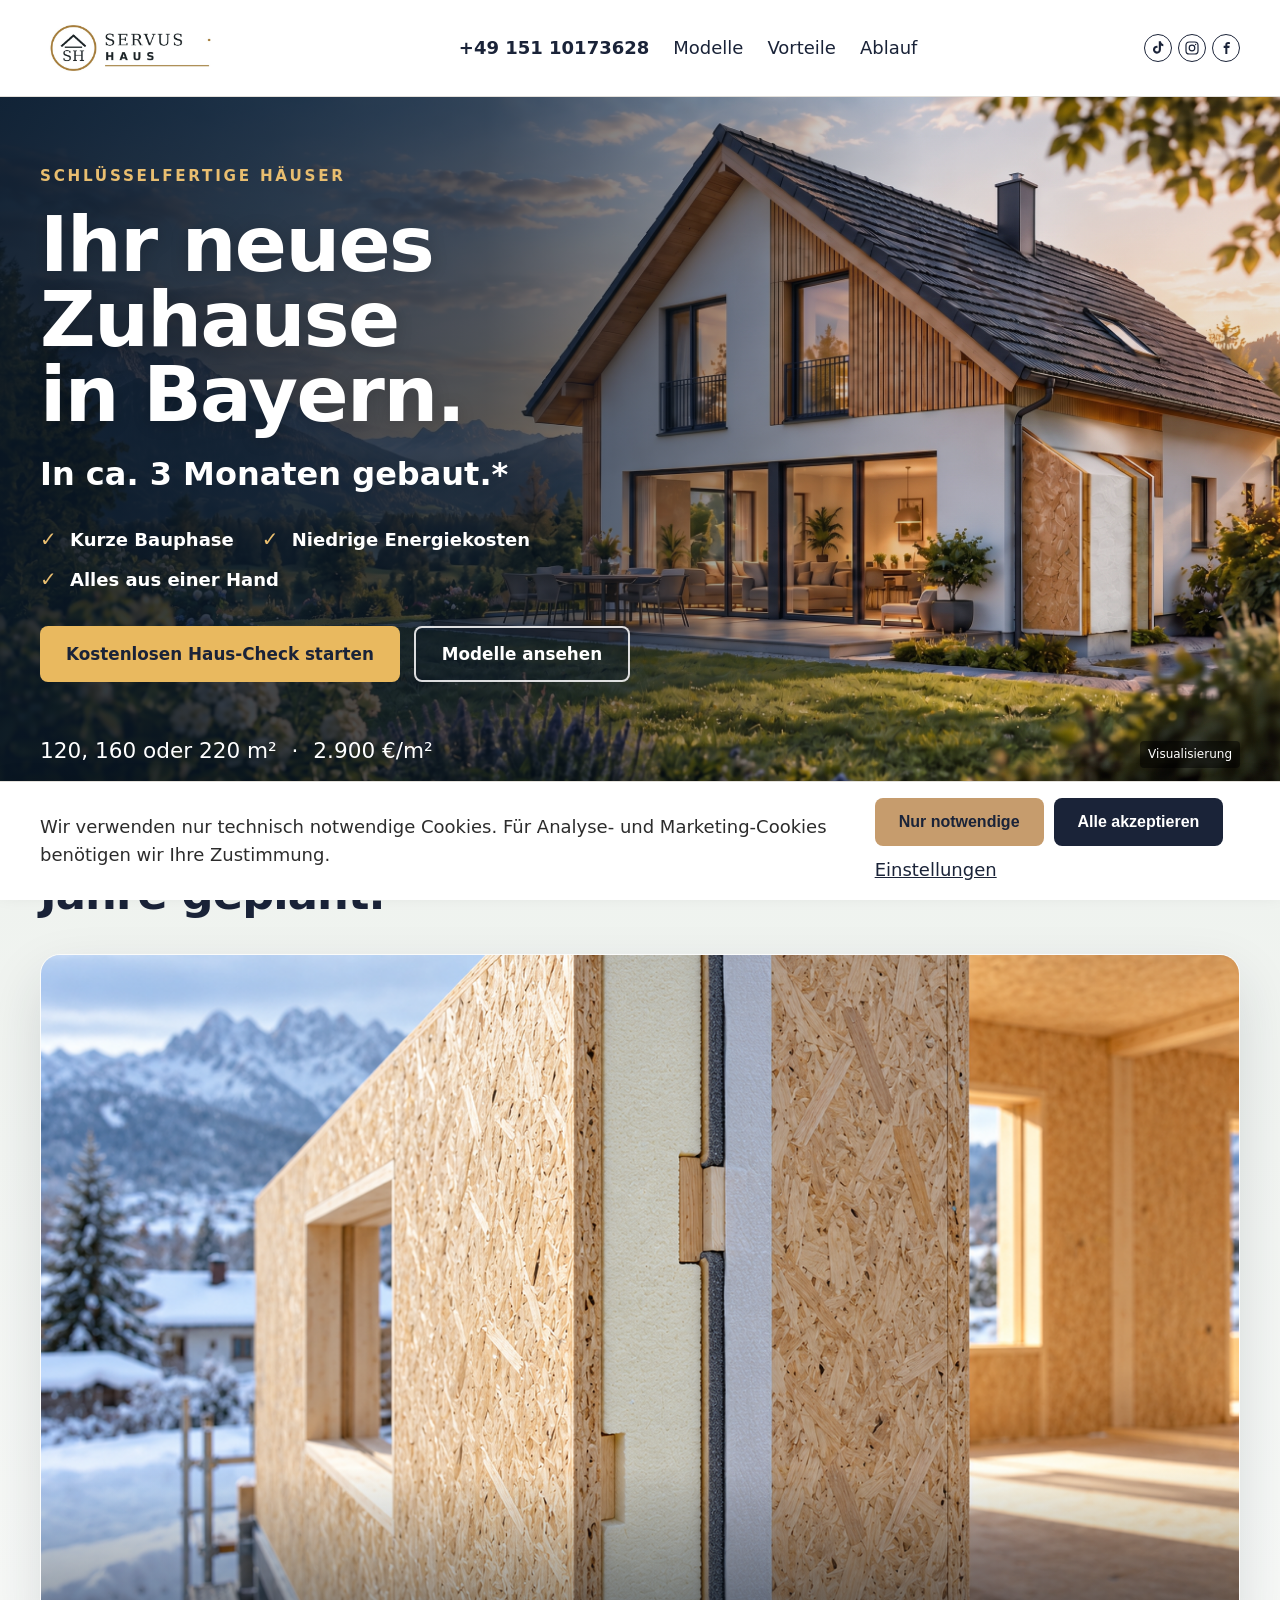
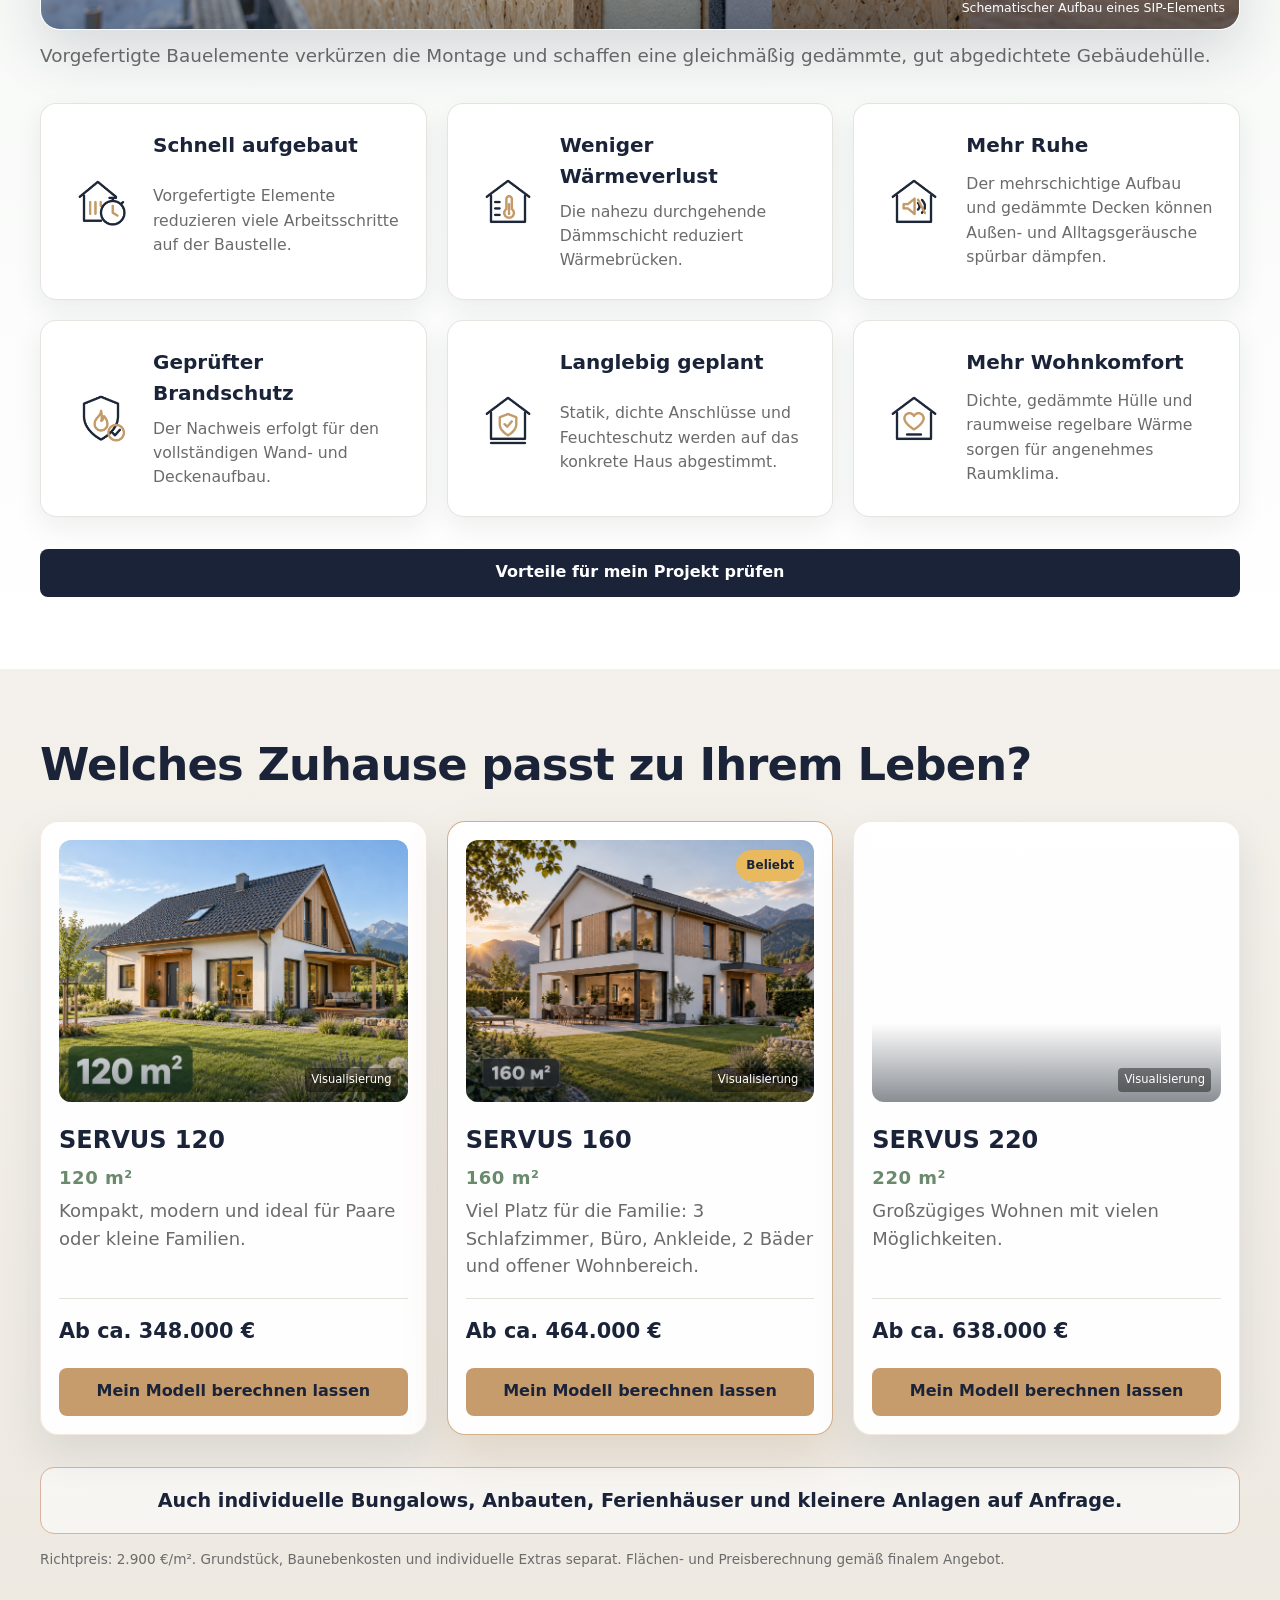
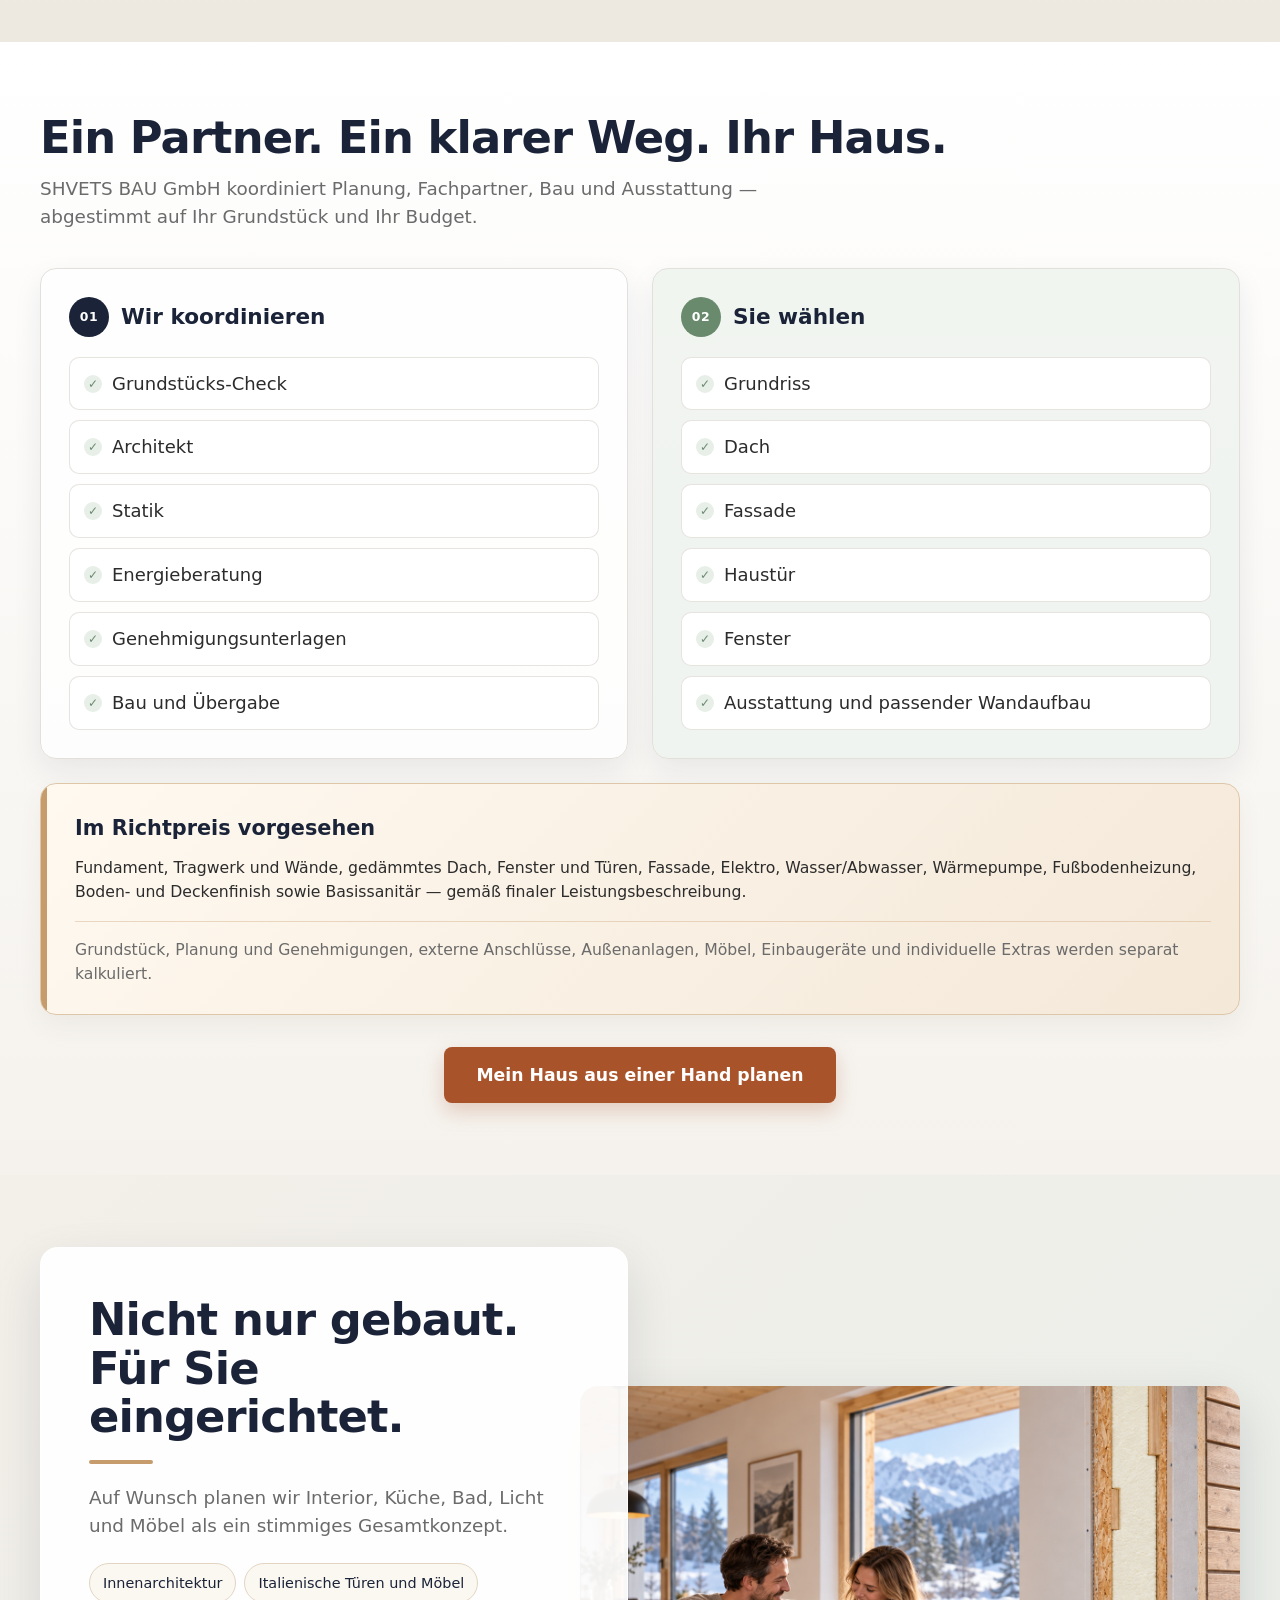
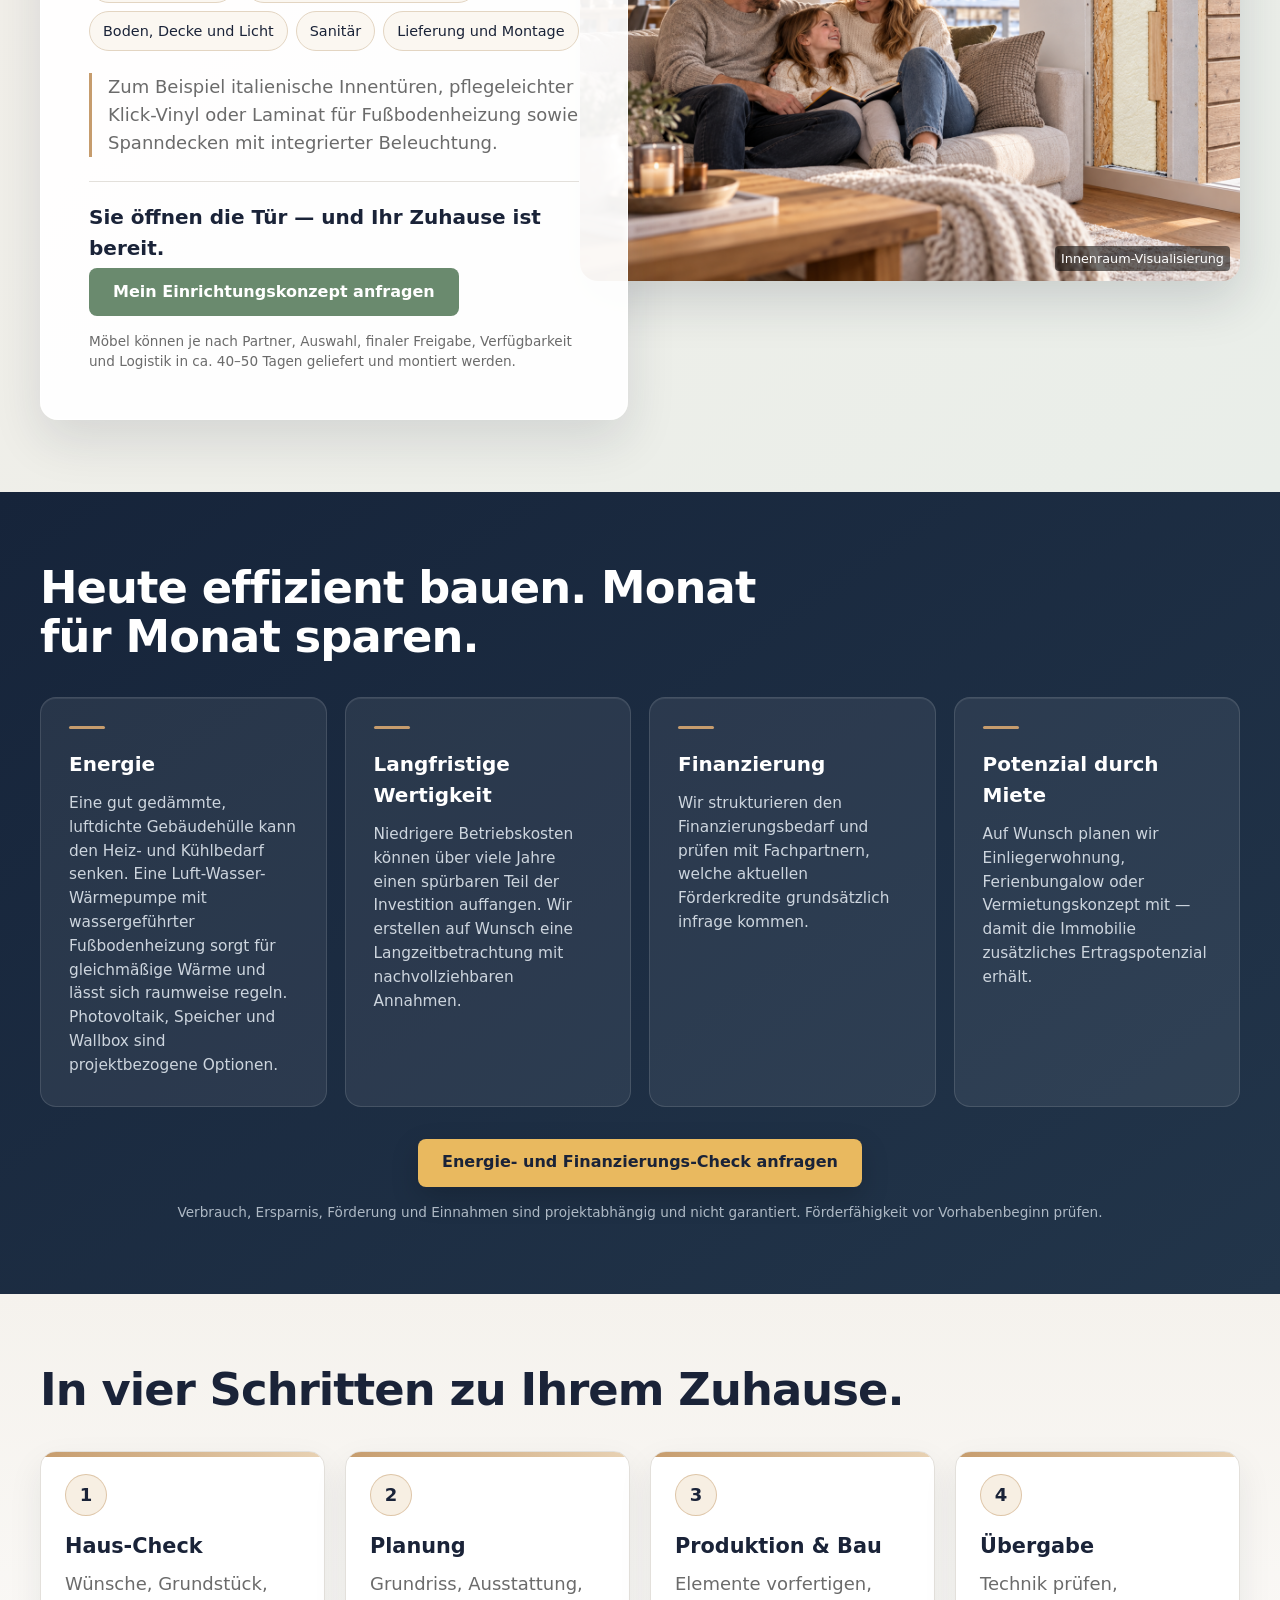
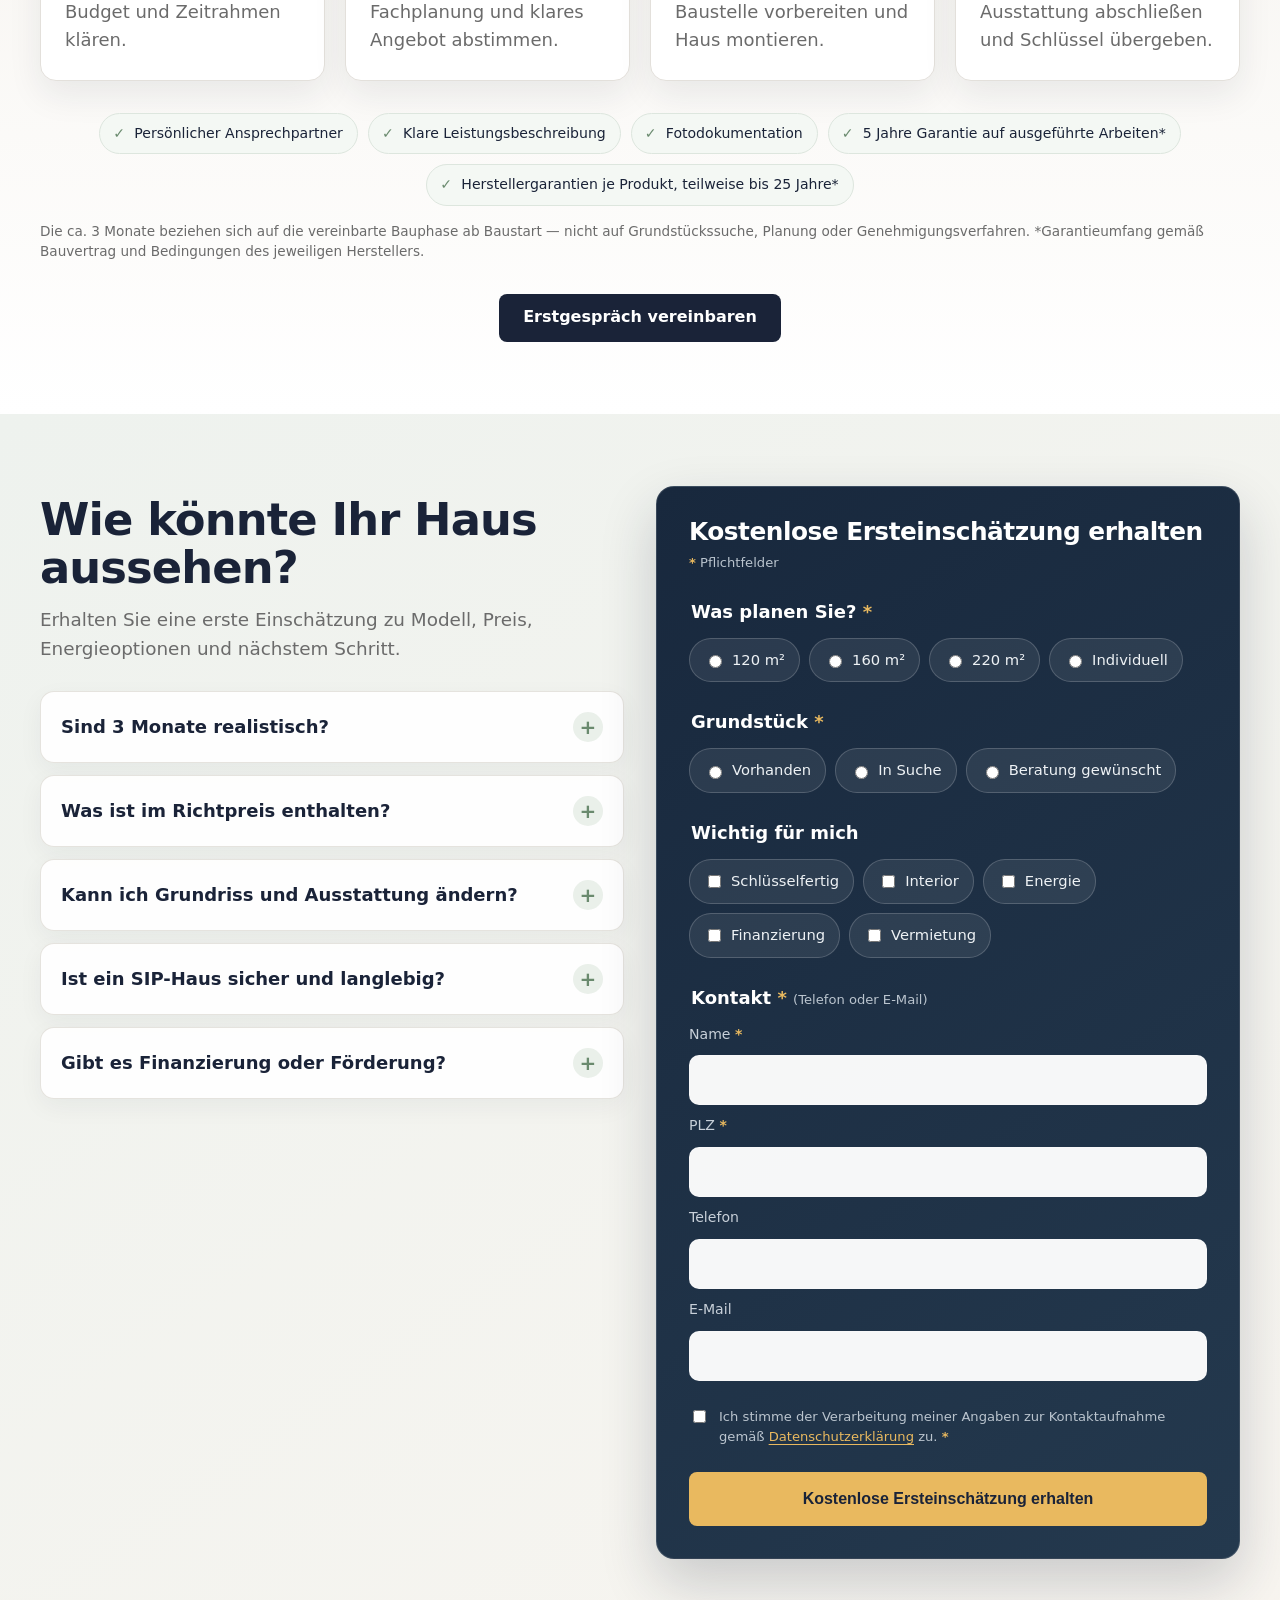
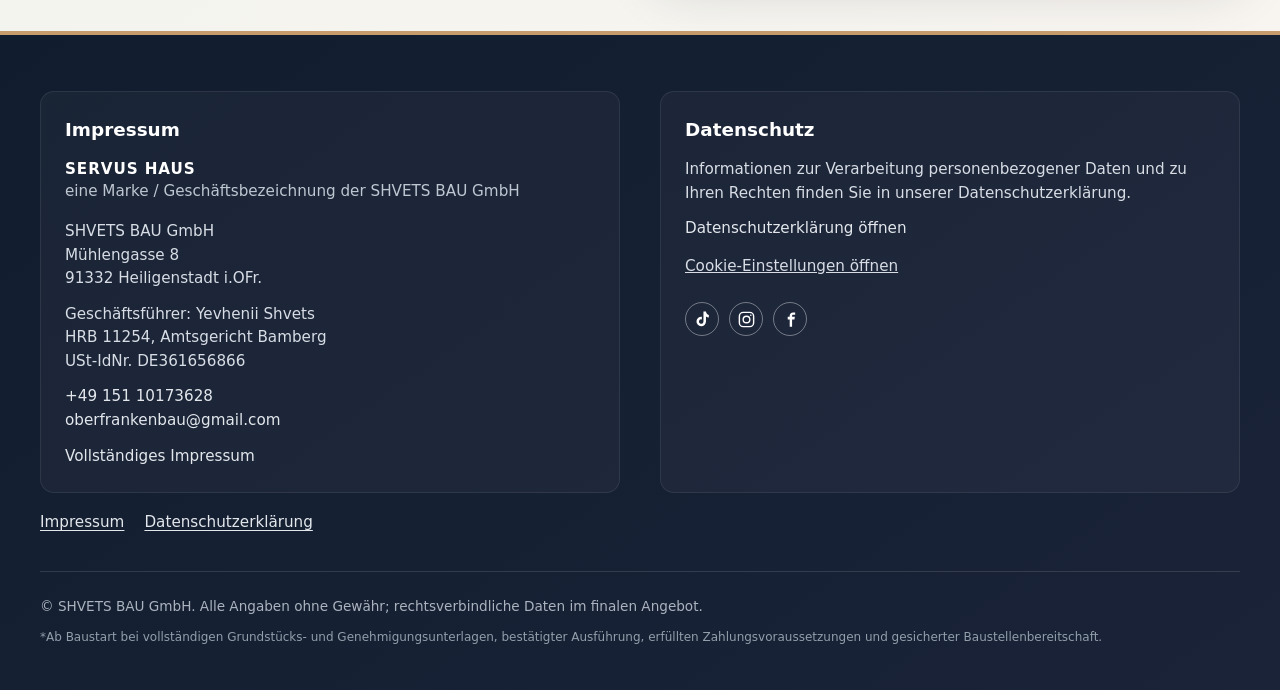
==== commit 95bb3aad: "Add Impressum and Datenschutzerklärung pages with legal content, link from footer, and style legal p" ====
--- a/index.html
+++ b/index.html
@@ -363,7 +363,7 @@
           </fieldset>
           <label class="consent">
             <input type="checkbox" name="zustimmung" value="ja" required>
-            <span>Ich stimme der Verarbeitung meiner Angaben zur Kontaktaufnahme gemäß Datenschutzerklärung zu. <span class="required-mark" aria-hidden="true">*</span></span>
+            <span>Ich stimme der Verarbeitung meiner Angaben zur Kontaktaufnahme gemäß <a href="datenschutz.html" target="_blank">Datenschutzerklärung</a> zu. <span class="required-mark" aria-hidden="true">*</span></span>
           </label>
           <input type="hidden" name="source" value="Finale Form">
           <input type="hidden" name="utm" class="utm-field">
@@ -380,13 +380,16 @@
       <div class="footer-grid">
         <div id="impressum">
           <h3>Impressum</h3>
+          <p class="brand-legal"><strong>SERVUS HAUS</strong><br>eine Marke / Geschäftsbezeichnung der SHVETS BAU GmbH</p>
           <p>SHVETS BAU GmbH<br>Mühlengasse 8<br>91332 Heiligenstadt i.OFr.</p>
           <p>Geschäftsführer: Yevhenii Shvets<br>HRB 11254, Amtsgericht Bamberg<br>USt-IdNr. DE361656866</p>
           <p><a href="tel:+4915110173628" data-cta="phone_click_footer">+49 151 10173628</a><br><a href="mailto:oberfrankenbau@gmail.com" data-cta="email_click">oberfrankenbau@gmail.com</a></p>
+          <p><a href="impressum.html">Vollständiges Impressum</a></p>
         </div>
         <div id="datenschutz">
           <h3>Datenschutz</h3>
-          <p>Die Datenschutzerklärung wird vor der Veröffentlichung durch den zuständigen deutschen Fachmann ergänzt.</p>
+          <p>Informationen zur Verarbeitung personenbezogener Daten und zu Ihren Rechten finden Sie in unserer Datenschutzerklärung.</p>
+          <p><a href="datenschutz.html">Datenschutzerklärung öffnen</a></p>
           <button type="button" class="text-link" id="open-cookie-settings">Cookie-Einstellungen öffnen</button>
           <div class="social-icons social-icons-footer" aria-label="Soziale Netzwerke">
             <span class="social-icon" role="img" aria-label="TikTok"><svg viewBox="0 0 24 24" aria-hidden="true"><path d="M13.2 2h3.2c.25 2.35 1.55 3.8 3.6 4.2v3.25a8 8 0 0 1-3.6-1.2v6.25a6 6 0 1 1-5.2-5.95v3.3a2.8 2.8 0 1 0 2 2.65V2Z"/></svg></span>
@@ -395,6 +398,10 @@
           </div>
         </div>
       </div>
+      <nav class="footer-legal-links" aria-label="Rechtliche Hinweise">
+        <a href="impressum.html">Impressum</a>
+        <a href="datenschutz.html">Datenschutzerklärung</a>
+      </nav>
       <p class="copyright">© SHVETS BAU GmbH. Alle Angaben ohne Gewähr; rechtsverbindliche Daten im finalen Angebot.</p>
       <p class="footer-footnote">*Ab Baustart bei vollständigen Grundstücks- und Genehmigungsunterlagen, bestätigter Ausführung, erfüllten Zahlungsvoraussetzungen und gesicherter Baustellenbereitschaft.</p>
     </div>
--- a/styles.css
+++ b/styles.css
@@ -312,6 +312,7 @@
 .contact-fields input:focus { border-color: #E9B95F; }
 .consent { display: flex; align-items: flex-start; gap: 10px; margin-bottom: 24px; color: #BAC4CE; font-size: .82rem; }
 .consent input { margin-top: 3px; accent-color: #E9B95F; }
+.consent a { color: #E9B95F; }
 .final-form .btn { width: 100%; min-height: 54px; background: #E9B95F; color: var(--graphite); }
 .final-form .btn:hover { background: #F1C875; }
 .final-form .form-message.success { color: #BFE2C3; }
@@ -320,6 +321,8 @@
 .site-footer { padding: 56px 0 44px; border-top: 4px solid var(--gold); background: linear-gradient(145deg, #111D2E, var(--graphite)); color: #D8DDE5; font-size: .95rem; }
 .site-footer h3 { margin-bottom: 14px; color: #fff; font-size: 1.15rem; }
 .site-footer p + p { margin-top: 12px; }
+.brand-legal { margin-bottom: 18px; color: #BEC7D1; line-height: 1.45; }
+.brand-legal strong { color: #fff; letter-spacing: .06em; }
 .site-footer a { color: #E3E7EC; text-decoration: none; }
 .site-footer a:hover { color: #fff; text-decoration: underline; }
 .site-footer .text-link { margin-top: 14px; color: #D8DDE5; }
@@ -329,6 +332,19 @@
 .footer-grid > div { padding: 24px; border: 1px solid rgba(255,255,255,.08); border-radius: 14px; background: rgba(255,255,255,.035); }
 .copyright { margin-top: 36px; padding-top: 24px; border-top: 1px solid rgba(255,255,255,.12); color: #AAB3BE; font-size: .85rem; }
 .footer-footnote { margin-top: 16px; color: #929EAA; font-size: .75rem; line-height: 1.4; }
+.footer-legal-links { display: flex; flex-wrap: wrap; gap: 12px 20px; margin-top: 18px; }
+.footer-legal-links a { text-decoration: underline; }
+.legal-main { min-height: calc(100vh - 97px); padding: 64px 0 80px; background: linear-gradient(145deg, #EEF2EE, #F8F5F0); }
+.legal-card { max-width: 900px; padding: clamp(24px, 5vw, 56px); border: 1px solid var(--line); border-radius: 18px; background: #fff; box-shadow: 0 20px 50px rgba(26,35,56,.1); }
+.legal-card h1 { margin-bottom: 8px; font-size: clamp(2.2rem, 6vw, 3.6rem); }
+.legal-brand { margin-bottom: 36px; color: var(--green); font-weight: 600; }
+.legal-card h2 { margin: 32px 0 10px; font-size: 1.35rem; }
+.legal-card p { margin-top: 10px; color: var(--text); }
+.legal-card a { color: var(--green); }
+.legal-back { font-weight: 600; text-decoration: none; }
+.legal-footer { padding: 28px 0; }
+.legal-footer .container { display: flex; flex-wrap: wrap; align-items: center; justify-content: space-between; gap: 14px; }
+.legal-footer p { color: #AAB3BE; }
 
 .cookie-banner { position: fixed; bottom: 0; left: 0; right: 0; background: var(--surface); border-top: 1px solid var(--line); padding: 16px 0; box-shadow: 0 -4px 16px rgba(0,0,0,0.08); z-index: 110; }
 .cookie-banner[hidden] { display: none; }
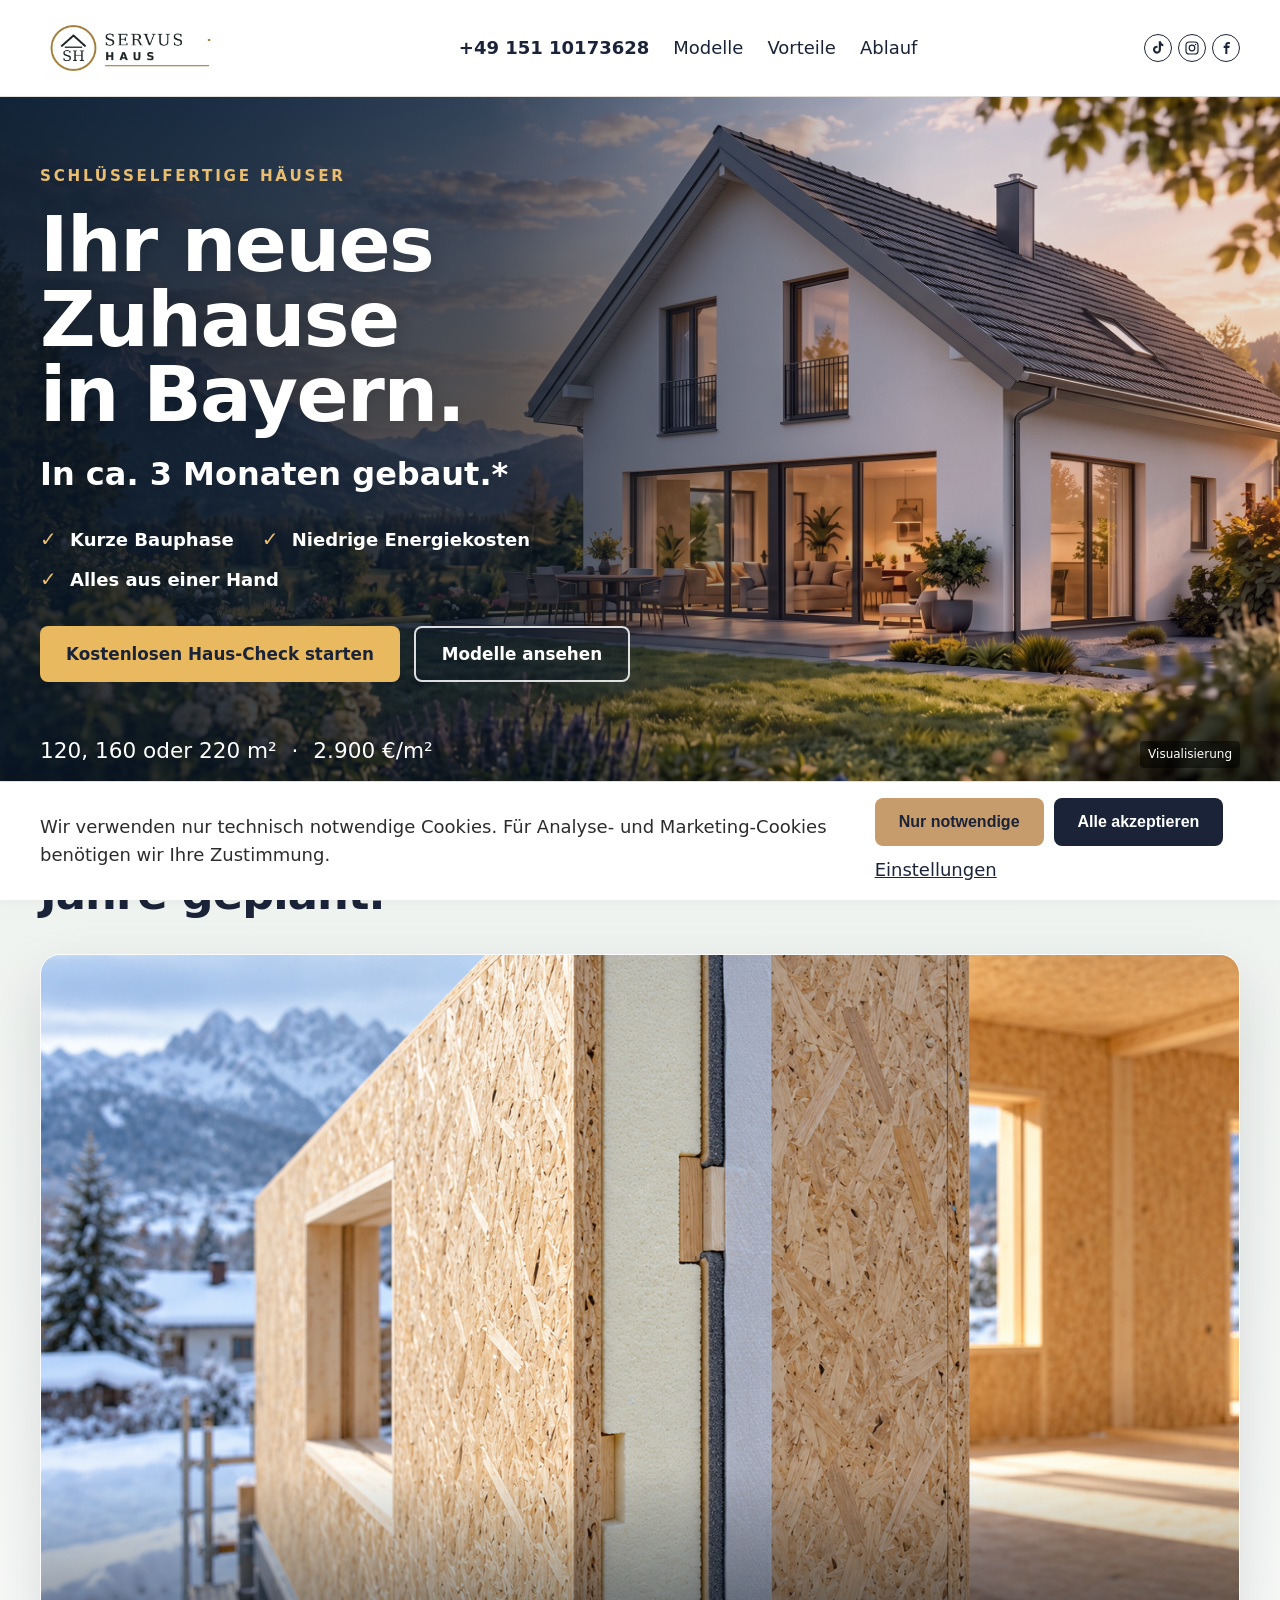
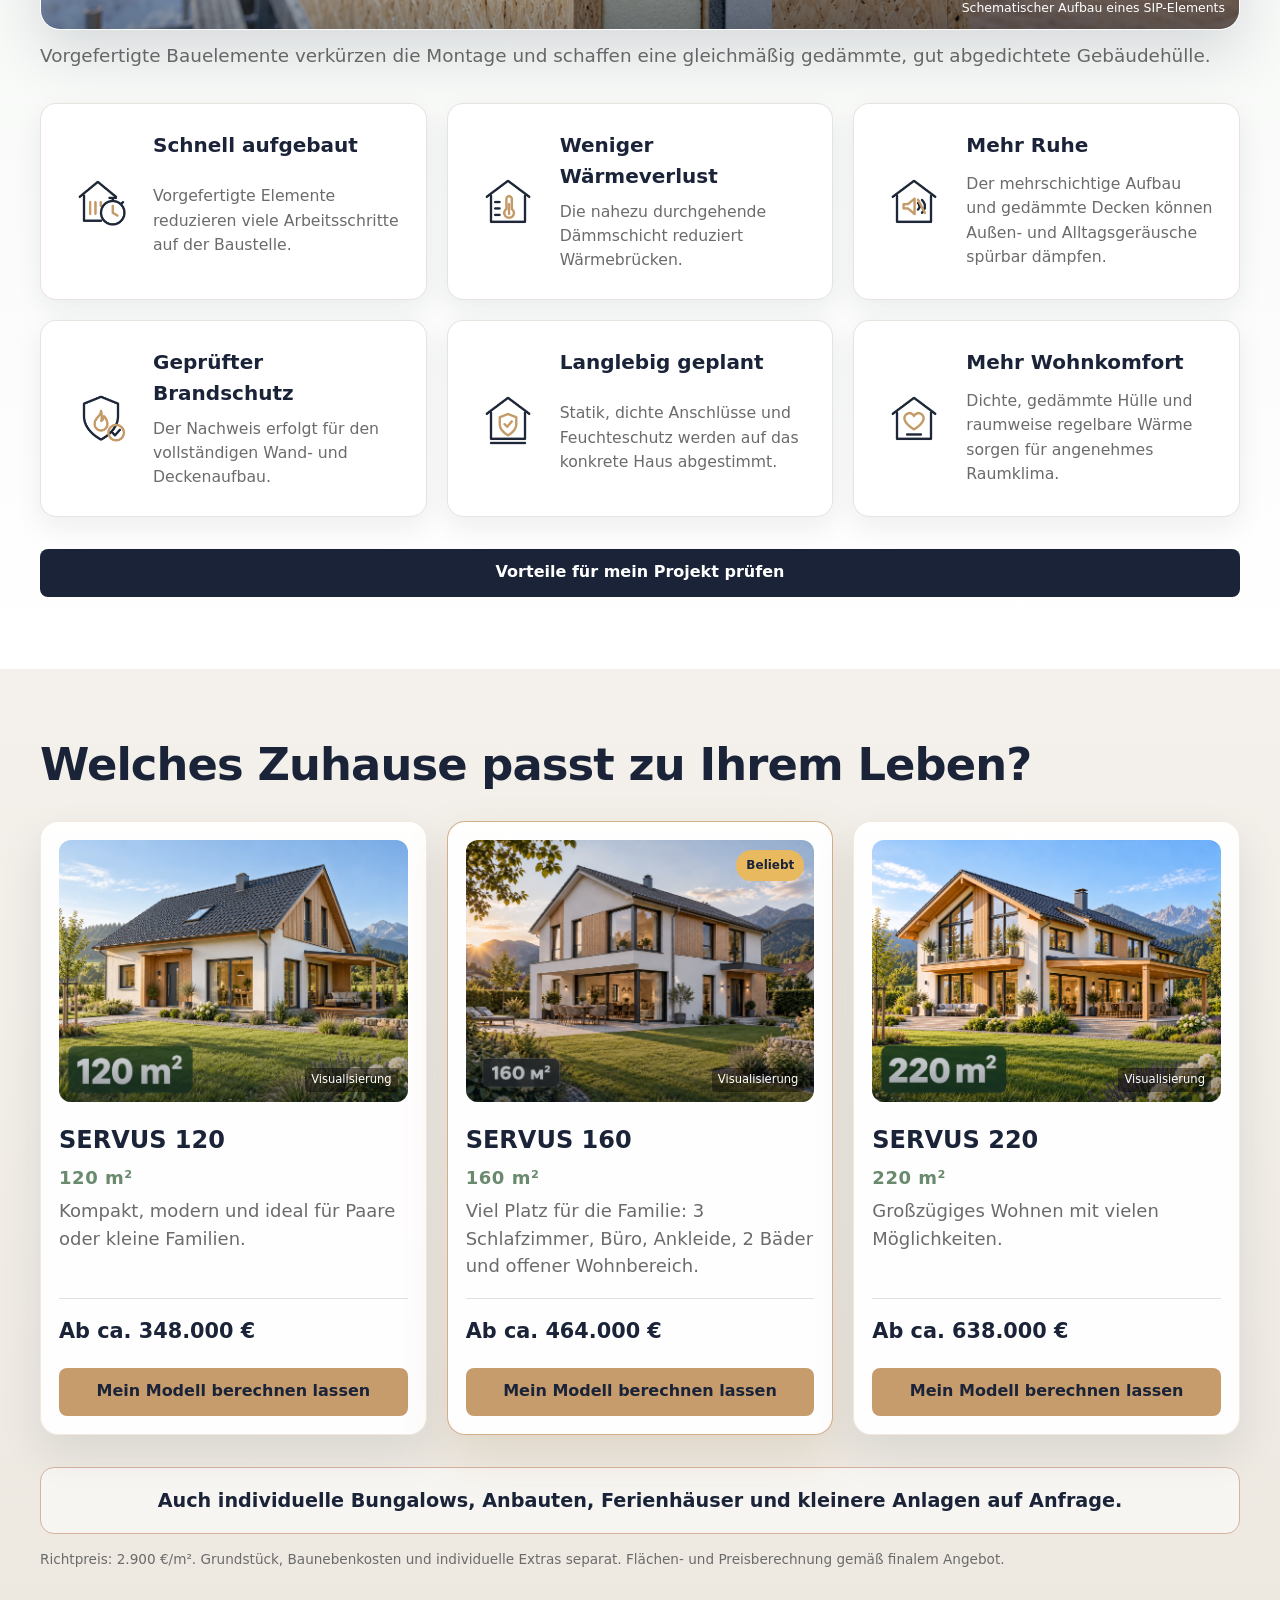
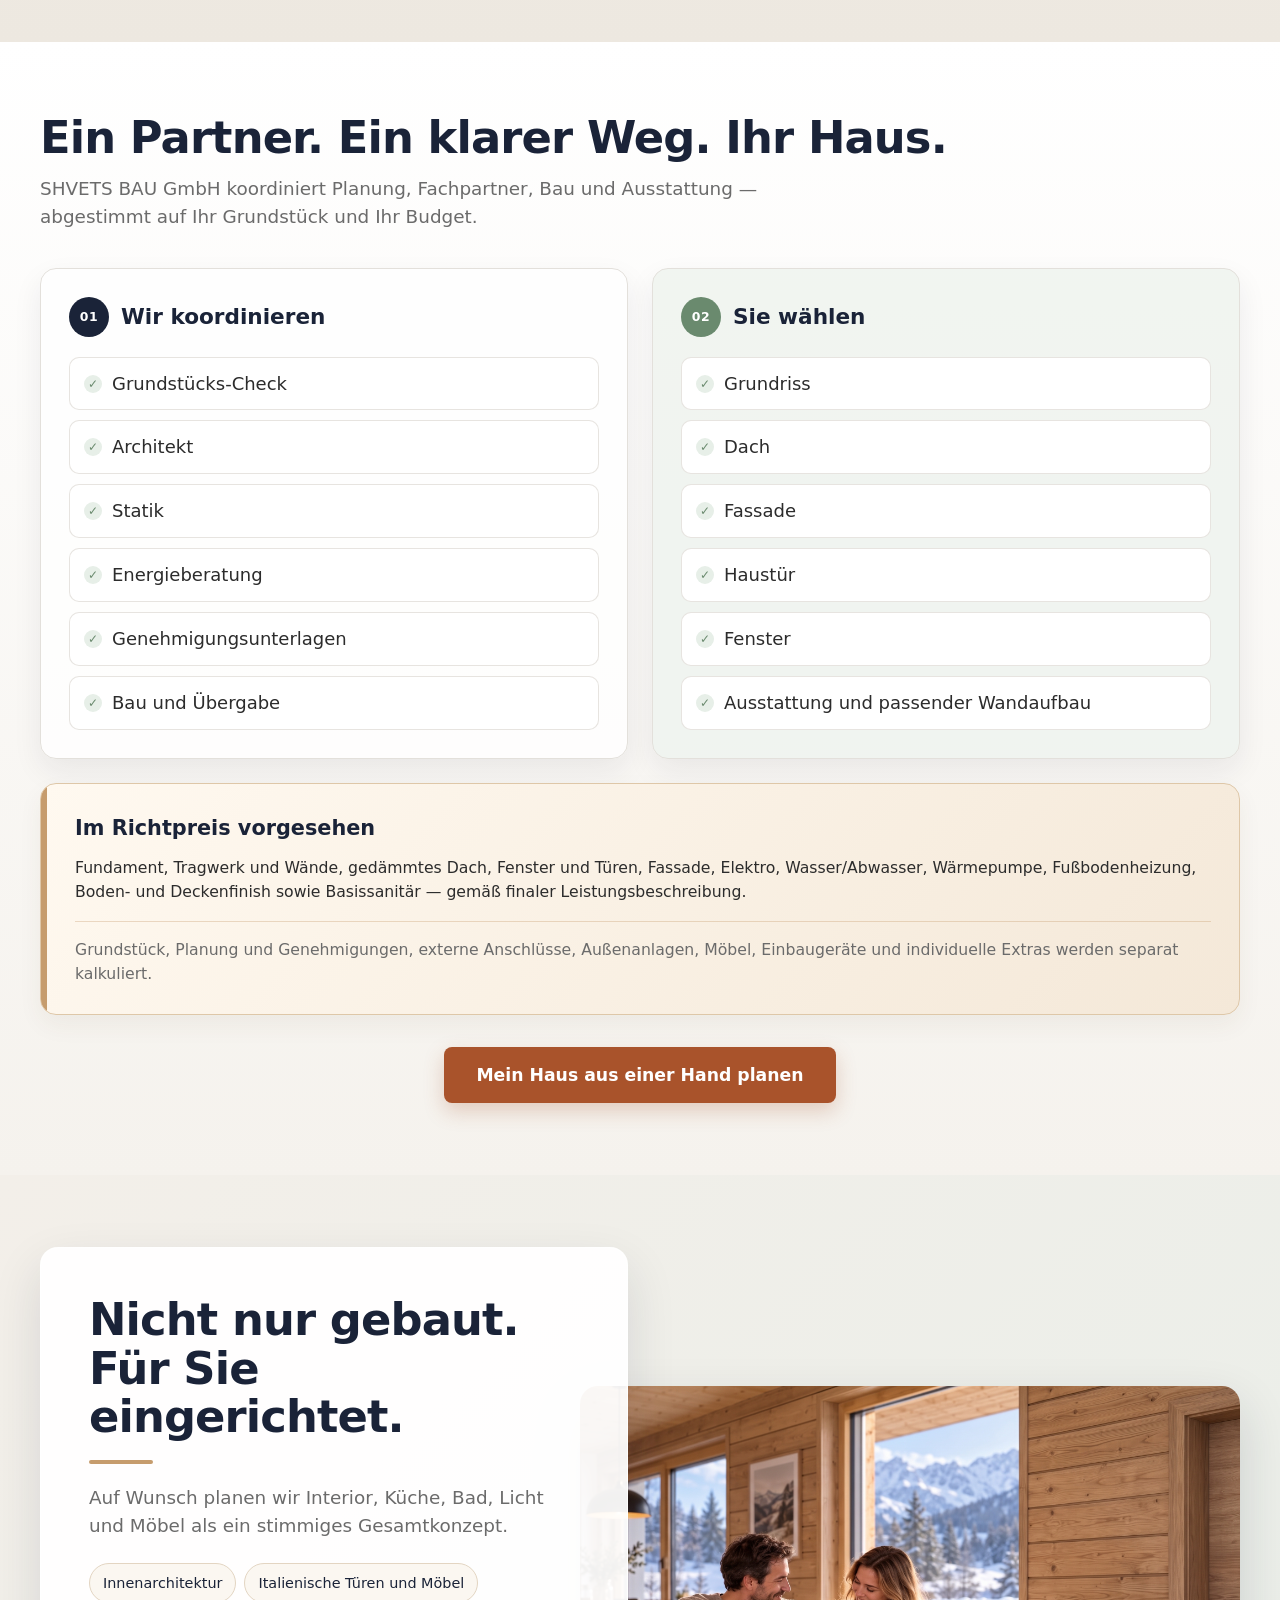
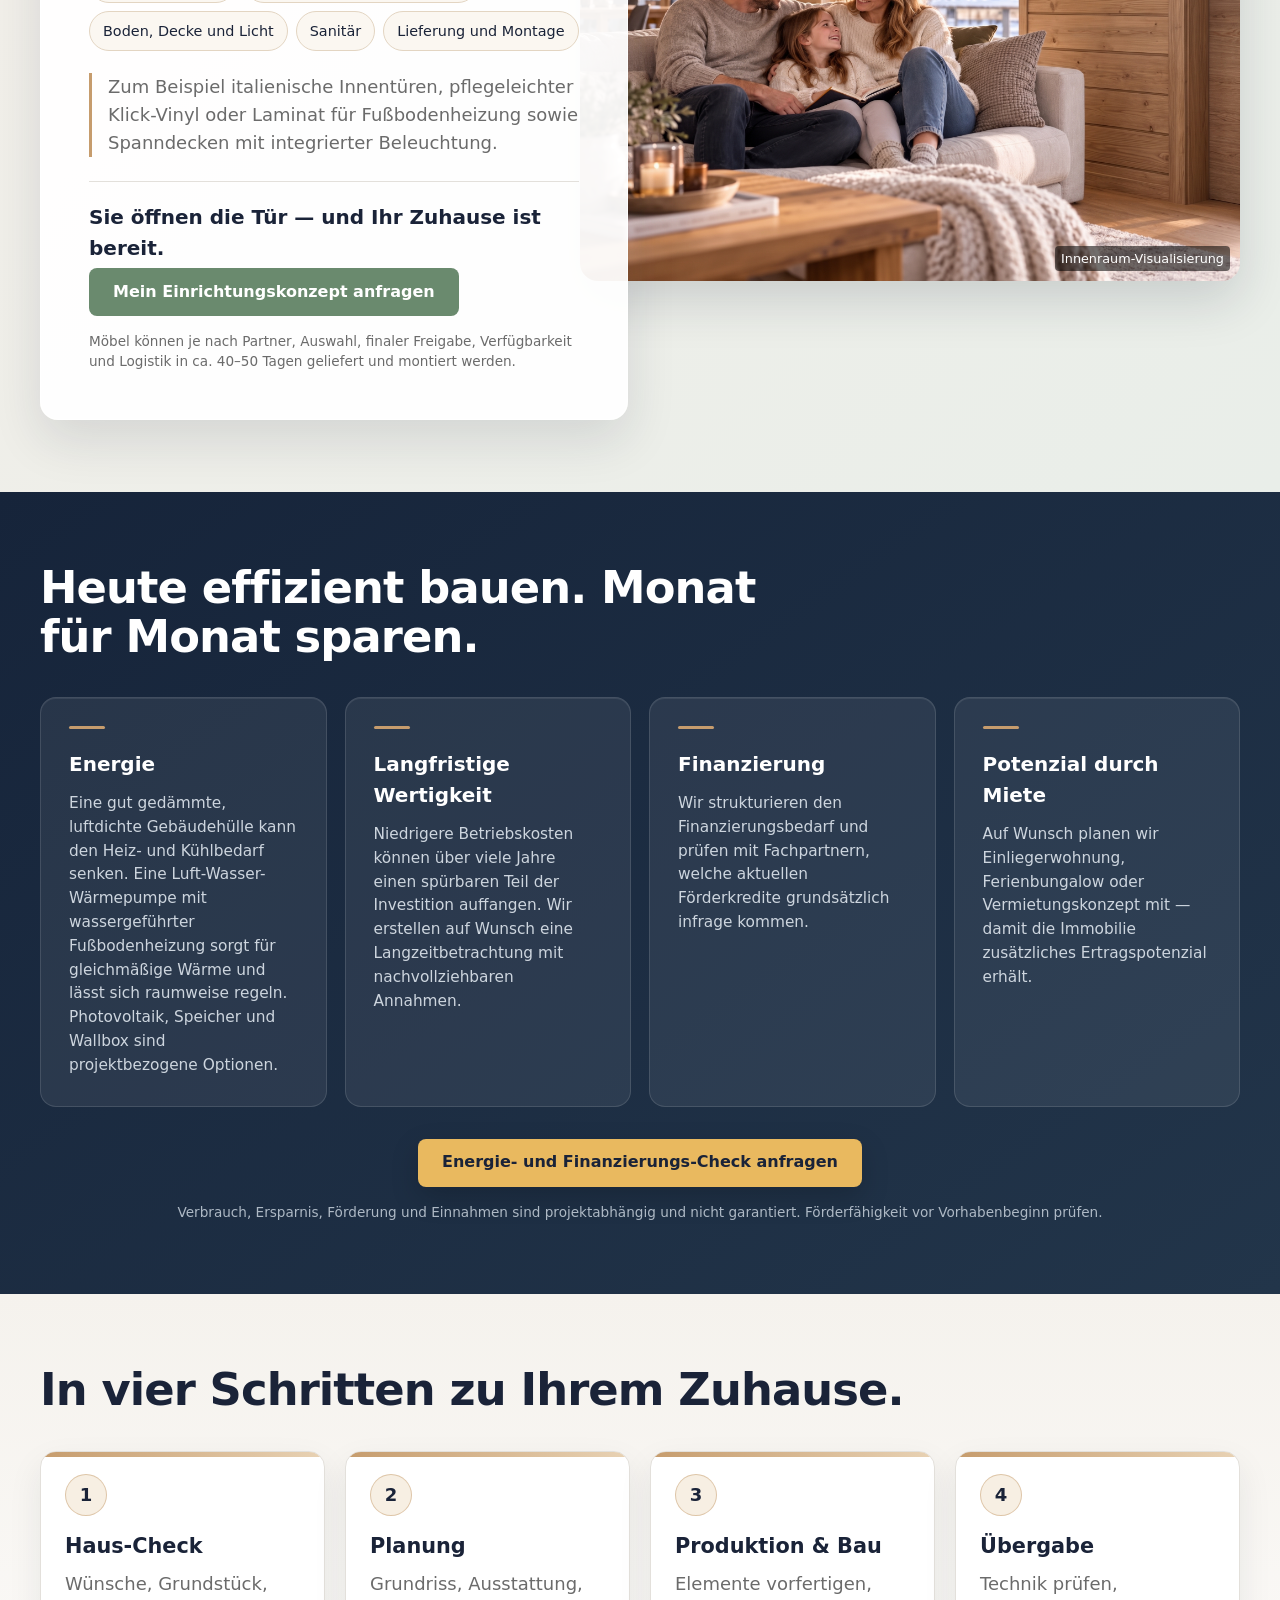
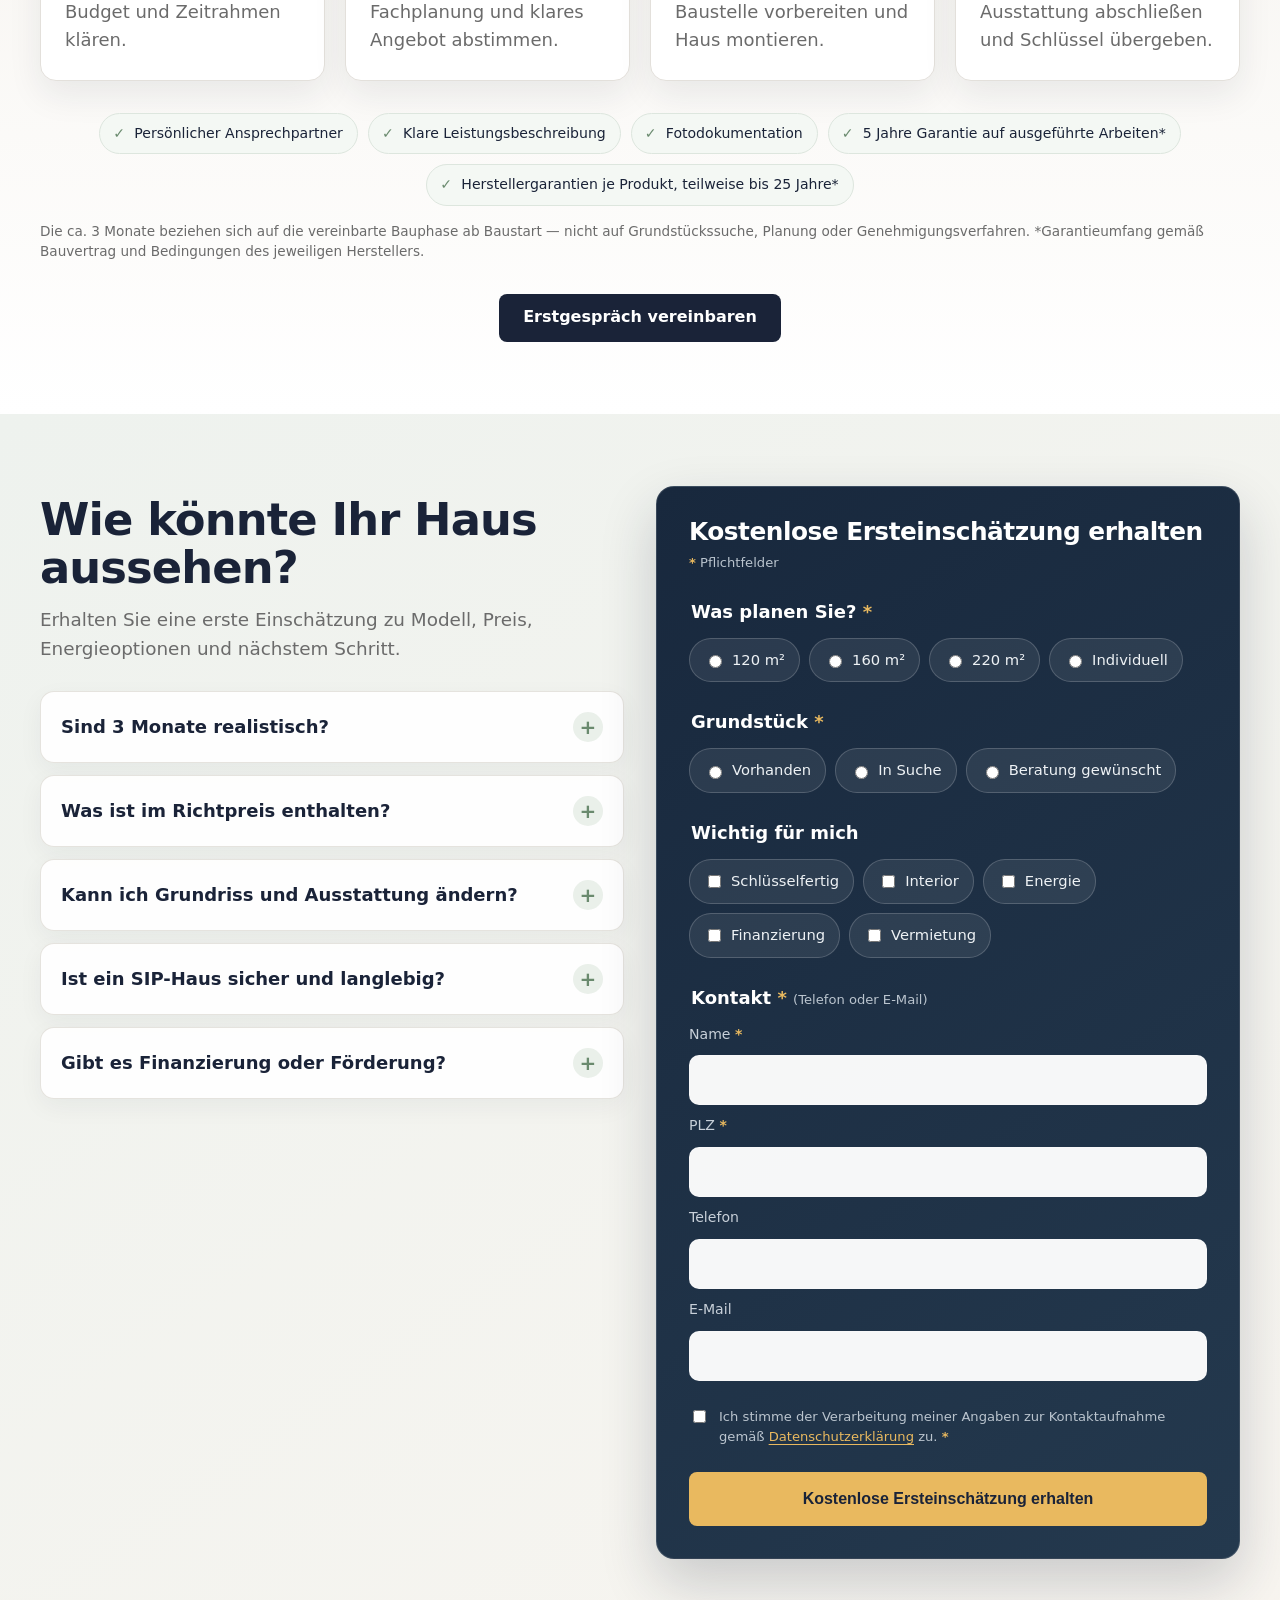
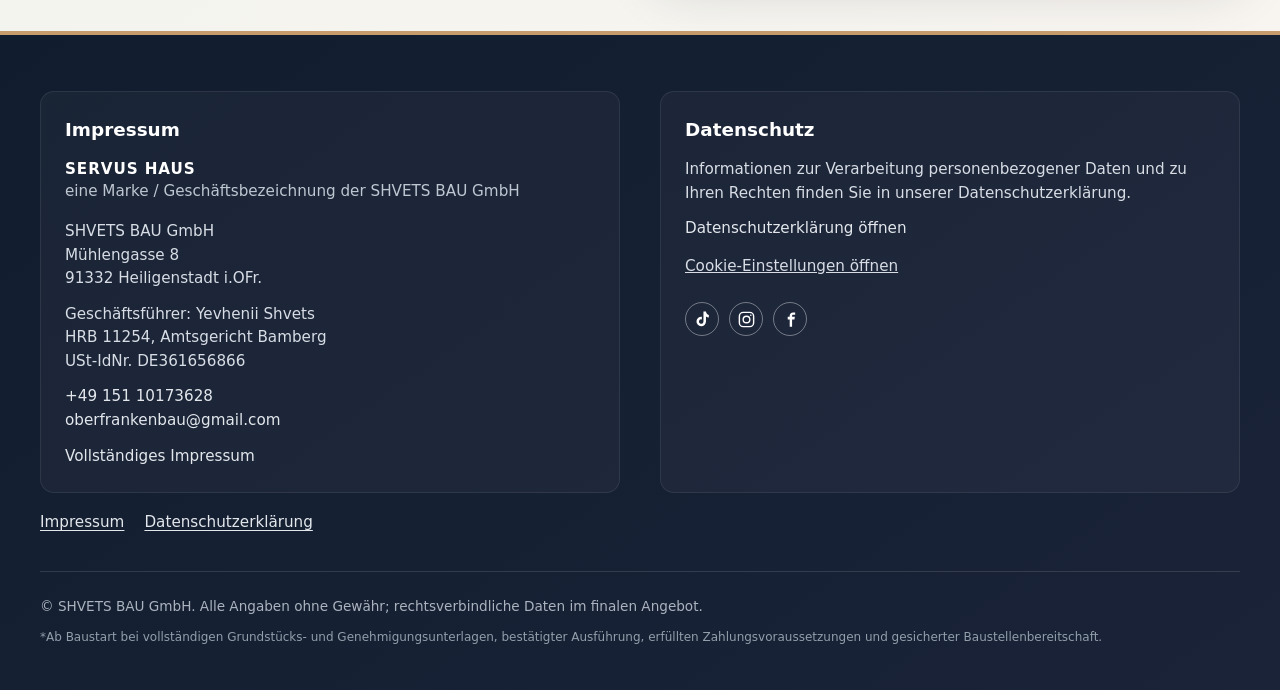
==== commit 03a1ec92: "Rename Cyrillic "Фото" directory to "images" and update all image references in HTML and CSS" ====
--- a/index.html
+++ b/index.html
@@ -5,8 +5,8 @@
   <meta name="viewport" content="width=device-width, initial-scale=1.0">
   <title>Schlüsselfertige Häuser in Bayern | SERVUS HAUS</title>
   <meta name="description" content="Energieeffizient, individuell geplant und schlüsselfertig. 2.900 €/m². Jetzt Haus-Check anfragen.">
-  <link rel="preload" as="image" href="Фото/Gemini_Generated_Image_4lzpzb4lzpzb4lzp.jpeg" type="image/jpeg" media="(min-width: 720px)" fetchpriority="high">
-  <link rel="preload" as="image" href="Фото/Gemini_Generated_Image_4wvops4wvops4wvo.jpeg" type="image/jpeg" media="(max-width: 719px)" fetchpriority="high">
+  <link rel="preload" as="image" href="images/Gemini_Generated_Image_4lzpzb4lzpzb4lzp.jpeg" type="image/jpeg" media="(min-width: 720px)" fetchpriority="high">
+  <link rel="preload" as="image" href="images/Gemini_Generated_Image_4wvops4wvops4wvo.jpeg" type="image/jpeg" media="(max-width: 719px)" fetchpriority="high">
   <link rel="stylesheet" href="styles.css">
   <script defer src="main.js"></script>
   <script type="application/ld+json">
@@ -91,32 +91,32 @@
         <p class="lead">Vorgefertigte Bauelemente verkürzen die Montage und schaffen eine gleichmäßig gedämmte, gut abgedichtete Gebäudehülle.</p>
         <div class="cards-grid six">
           <article class="card">
-            <img class="card-icon" src="Фото/01-schnell-aufgebaut.png" alt="" width="512" height="512" loading="lazy" decoding="async">
+            <img class="card-icon" src="images/01-schnell-aufgebaut.png" alt="" width="512" height="512" loading="lazy" decoding="async">
             <h3>Schnell aufgebaut</h3>
             <p>Vorgefertigte Elemente reduzieren viele Arbeitsschritte auf der Baustelle.</p>
           </article>
           <article class="card">
-            <img class="card-icon" src="Фото/02-weniger-waermeverlust.png" alt="" width="512" height="512" loading="lazy" decoding="async">
+            <img class="card-icon" src="images/02-weniger-waermeverlust.png" alt="" width="512" height="512" loading="lazy" decoding="async">
             <h3>Weniger Wärmeverlust</h3>
             <p>Die nahezu durchgehende Dämmschicht reduziert Wärmebrücken.</p>
           </article>
           <article class="card">
-            <img class="card-icon" src="Фото/03-mehr-ruhe.png" alt="" width="512" height="512" loading="lazy" decoding="async">
+            <img class="card-icon" src="images/03-mehr-ruhe.png" alt="" width="512" height="512" loading="lazy" decoding="async">
             <h3>Mehr Ruhe</h3>
             <p>Der mehrschichtige Aufbau und gedämmte Decken können Außen- und Alltagsgeräusche spürbar dämpfen.</p>
           </article>
           <article class="card">
-            <img class="card-icon" src="Фото/04-gepruefter-brandschutz.png" alt="" width="512" height="512" loading="lazy" decoding="async">
+            <img class="card-icon" src="images/04-gepruefter-brandschutz.png" alt="" width="512" height="512" loading="lazy" decoding="async">
             <h3>Geprüfter Brandschutz</h3>
             <p>Der Nachweis erfolgt für den vollständigen Wand- und Deckenaufbau.</p>
           </article>
           <article class="card">
-            <img class="card-icon" src="Фото/05-langlebig-geplant.png" alt="" width="512" height="512" loading="lazy" decoding="async">
+            <img class="card-icon" src="images/05-langlebig-geplant.png" alt="" width="512" height="512" loading="lazy" decoding="async">
             <h3>Langlebig geplant</h3>
             <p>Statik, dichte Anschlüsse und Feuchteschutz werden auf das konkrete Haus abgestimmt.</p>
           </article>
           <article class="card">
-            <img class="card-icon" src="Фото/06-mehr-wohnkomfort.png" alt="" width="512" height="512" loading="lazy" decoding="async">
+            <img class="card-icon" src="images/06-mehr-wohnkomfort.png" alt="" width="512" height="512" loading="lazy" decoding="async">
             <h3>Mehr Wohnkomfort</h3>
             <p>Dichte, gedämmte Hülle und raumweise regelbare Wärme sorgen für angenehmes Raumklima.</p>
           </article>
--- a/styles.css
+++ b/styles.css
@@ -155,7 +155,7 @@
 .lead { margin-top: 12px; font-size: 1.15rem; color: var(--muted); max-width: 680px; }
 .note { margin-top: 16px; font-size: .85rem; color: var(--muted); line-height: 1.45; }
 
-.hero { min-height: 680px; padding: 0; background: linear-gradient(90deg, rgba(10, 24, 39, .88) 0%, rgba(10, 24, 39, .68) 38%, rgba(10, 24, 39, .08) 72%), url("Фото/Gemini_Generated_Image_4lzpzb4lzpzb4lzp.jpeg") center / cover no-repeat; }
+.hero { min-height: 680px; padding: 0; background: linear-gradient(90deg, rgba(10, 24, 39, .88) 0%, rgba(10, 24, 39, .68) 38%, rgba(10, 24, 39, .08) 72%), url("images/Gemini_Generated_Image_4lzpzb4lzpzb4lzp.jpeg") center / cover no-repeat; }
 .hero + .sip { padding-top: 20px; }
 .hero-inner { position: relative; display: flex; min-height: 680px; align-items: center; padding: 64px 0 120px; }
 .hero-content { max-width: 690px; color: #fff; }
@@ -408,7 +408,7 @@
   .interior-text { padding: 24px; }
   .interior-text h2::after { margin-right: auto; margin-left: auto; }
   .interior-text .btn { width: 100%; text-align: center; }
-  .hero { min-height: max(720px, calc(100svh - 63px)); background: linear-gradient(180deg, rgba(7, 25, 43, .18) 0%, transparent 55%, rgba(7, 20, 32, .48) 100%), url("Фото/Gemini_Generated_Image_4wvops4wvops4wvo.jpeg") center / cover no-repeat; }
+  .hero { min-height: max(720px, calc(100svh - 63px)); background: linear-gradient(180deg, rgba(7, 25, 43, .18) 0%, transparent 55%, rgba(7, 20, 32, .48) 100%), url("images/Gemini_Generated_Image_4wvops4wvops4wvo.jpeg") center / cover no-repeat; }
   .hero-inner { min-height: max(720px, calc(100svh - 63px)); align-items: flex-start; padding: 64px 0 120px; }
   .hero-content { max-width: none; }
   .hero .kicker { margin-bottom: 20px; font-size: clamp(.74rem, 3.5vw, .95rem); letter-spacing: .17em; }
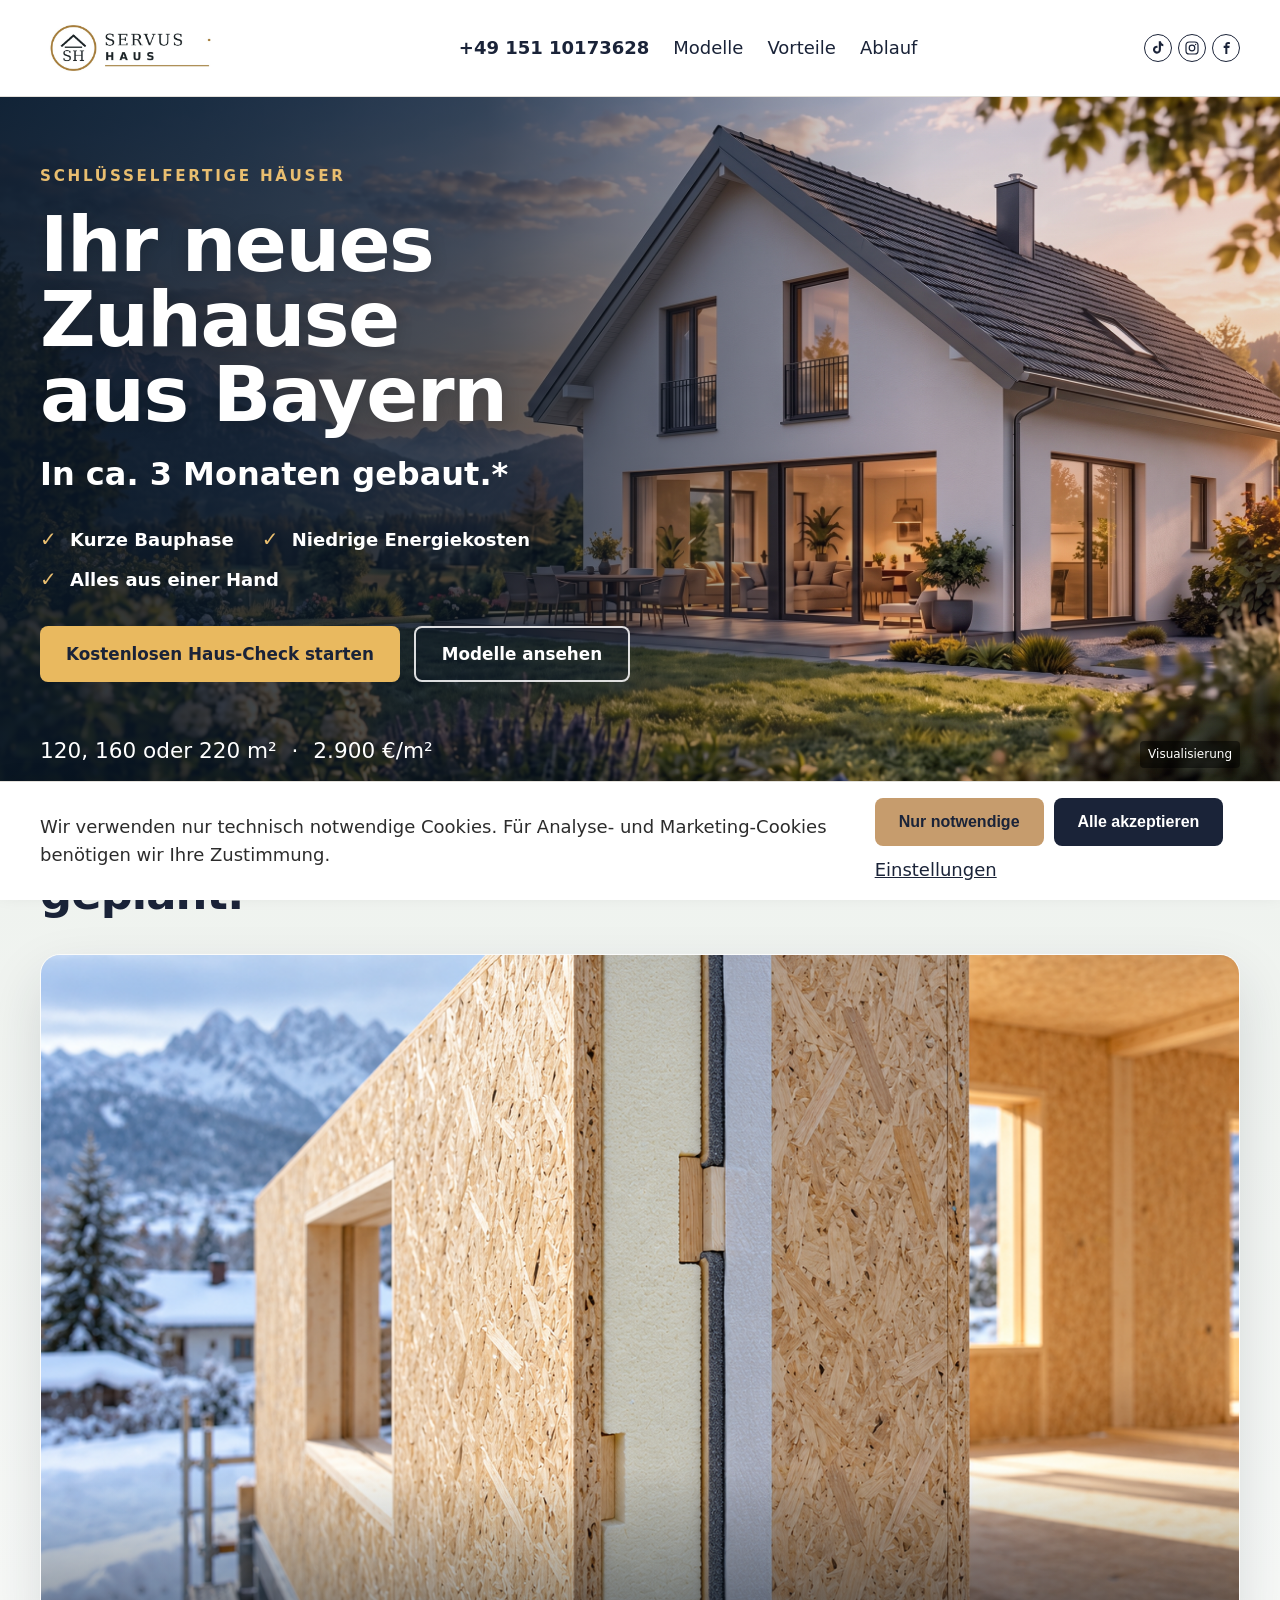
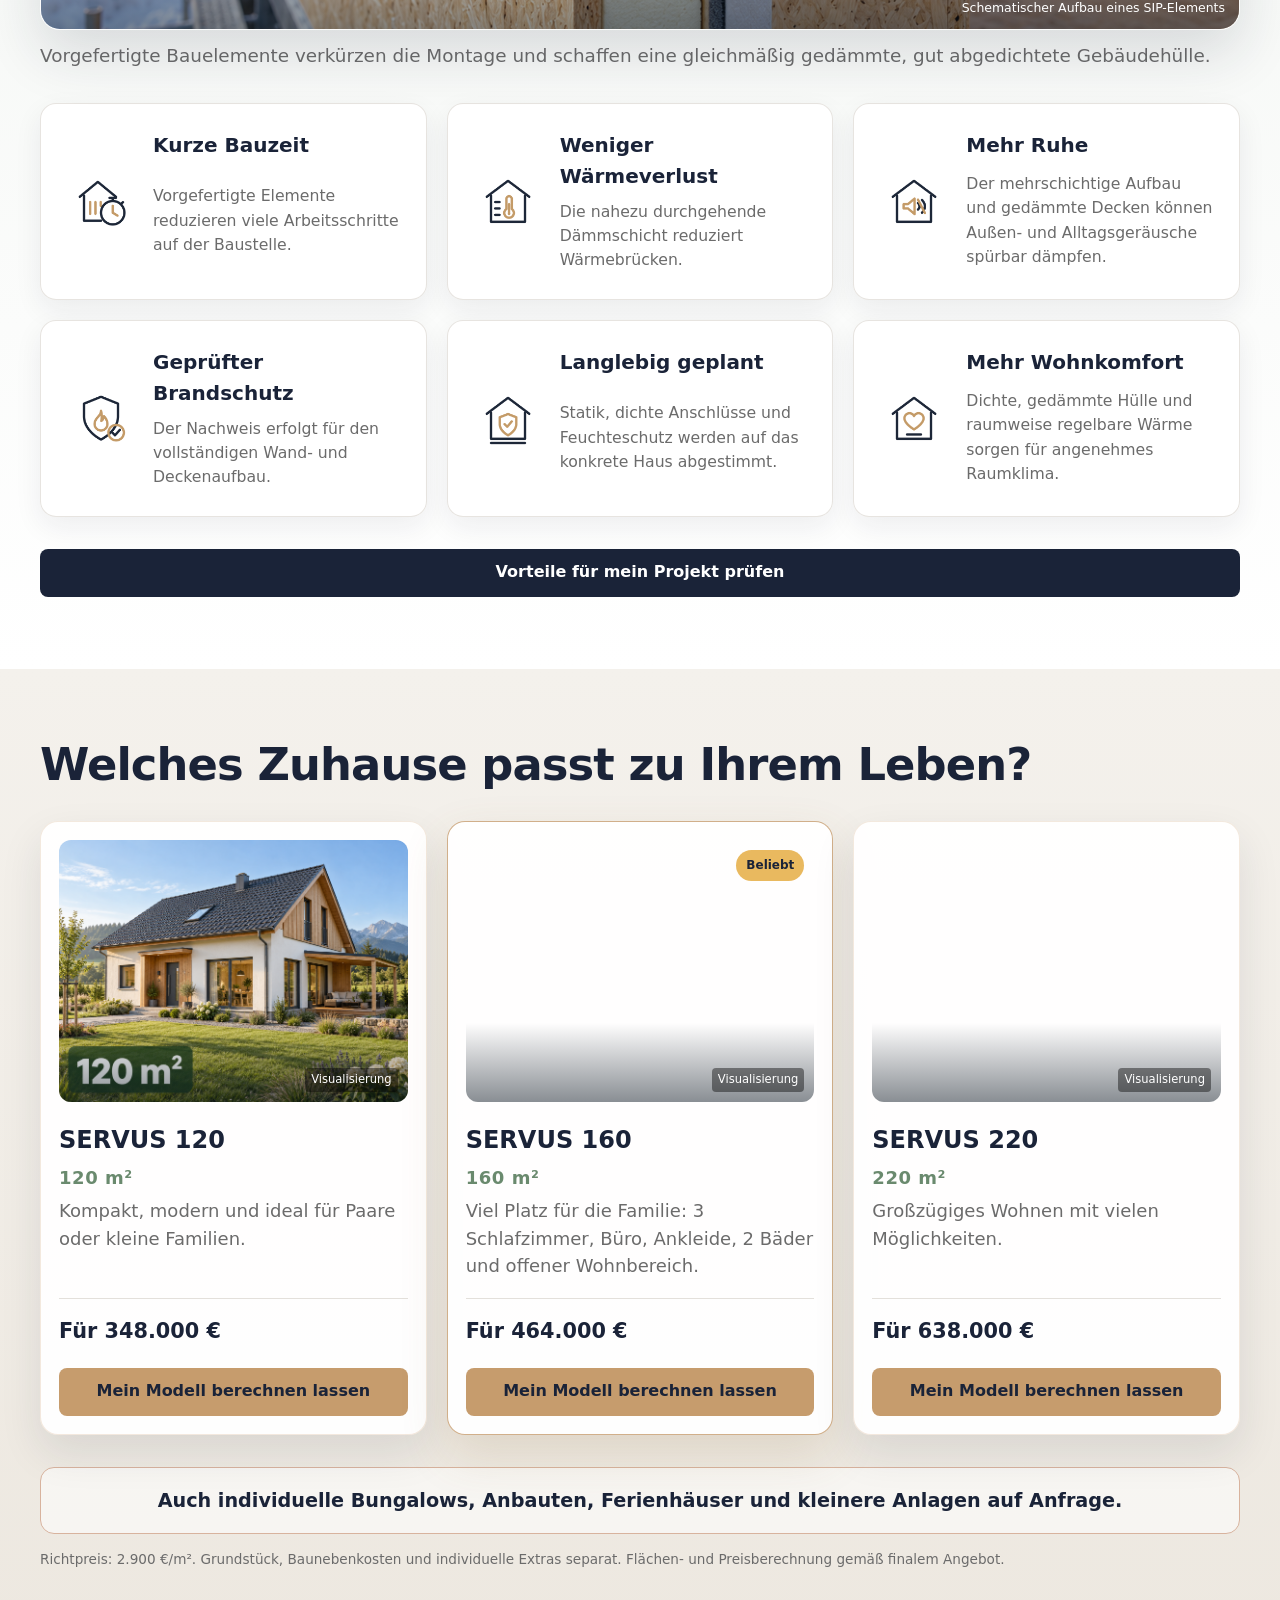
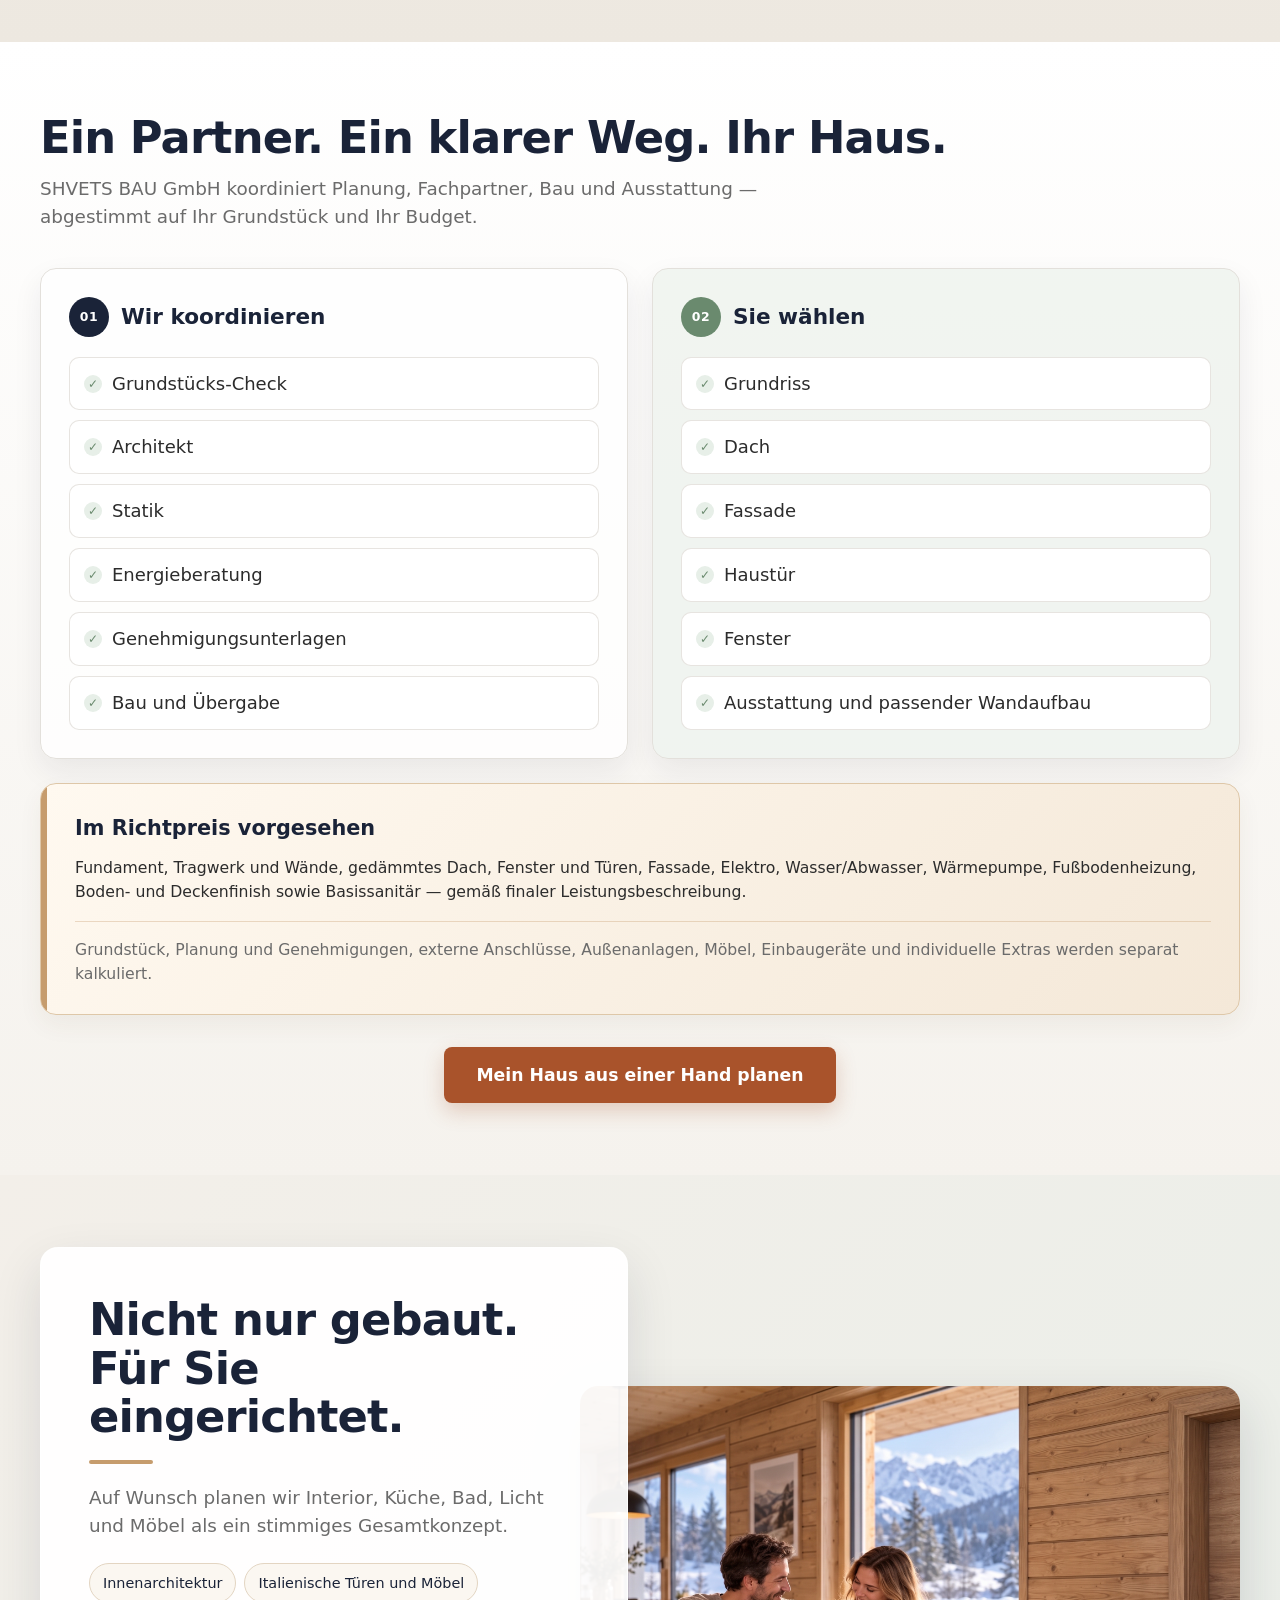
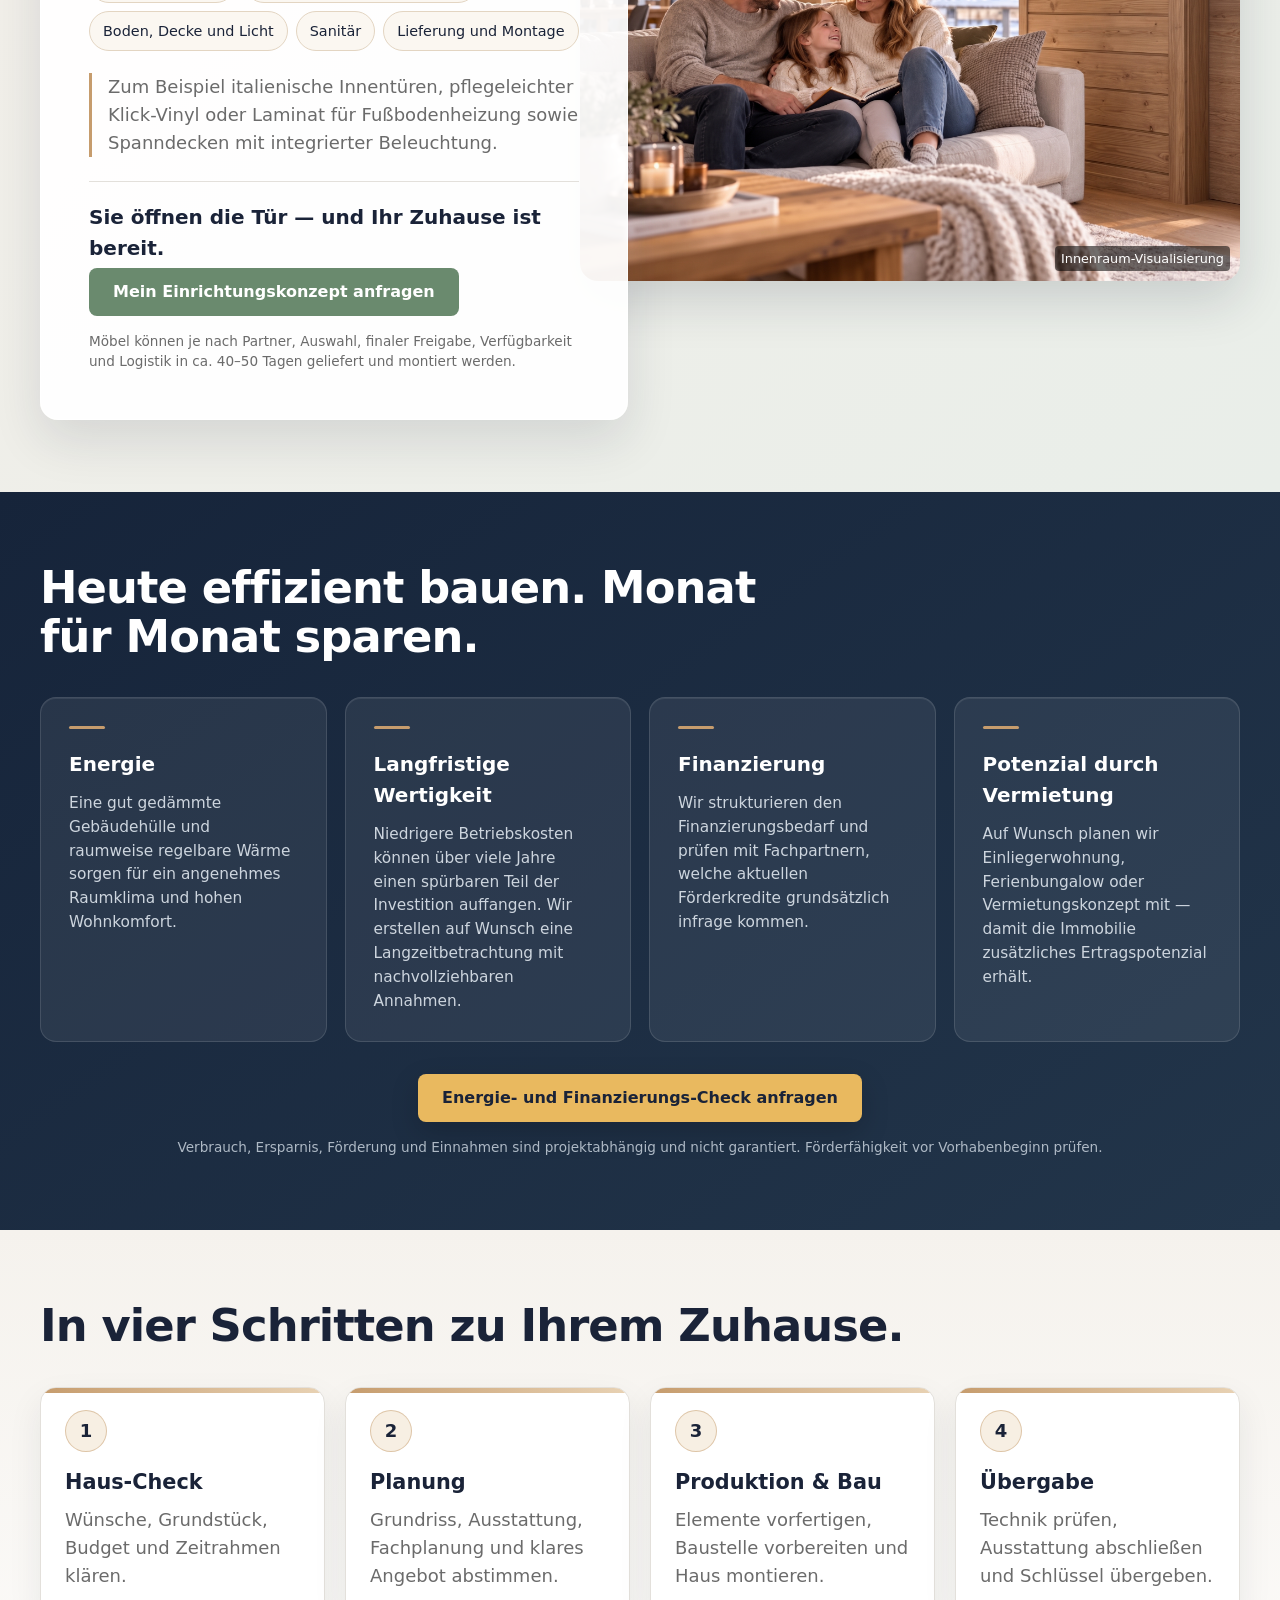
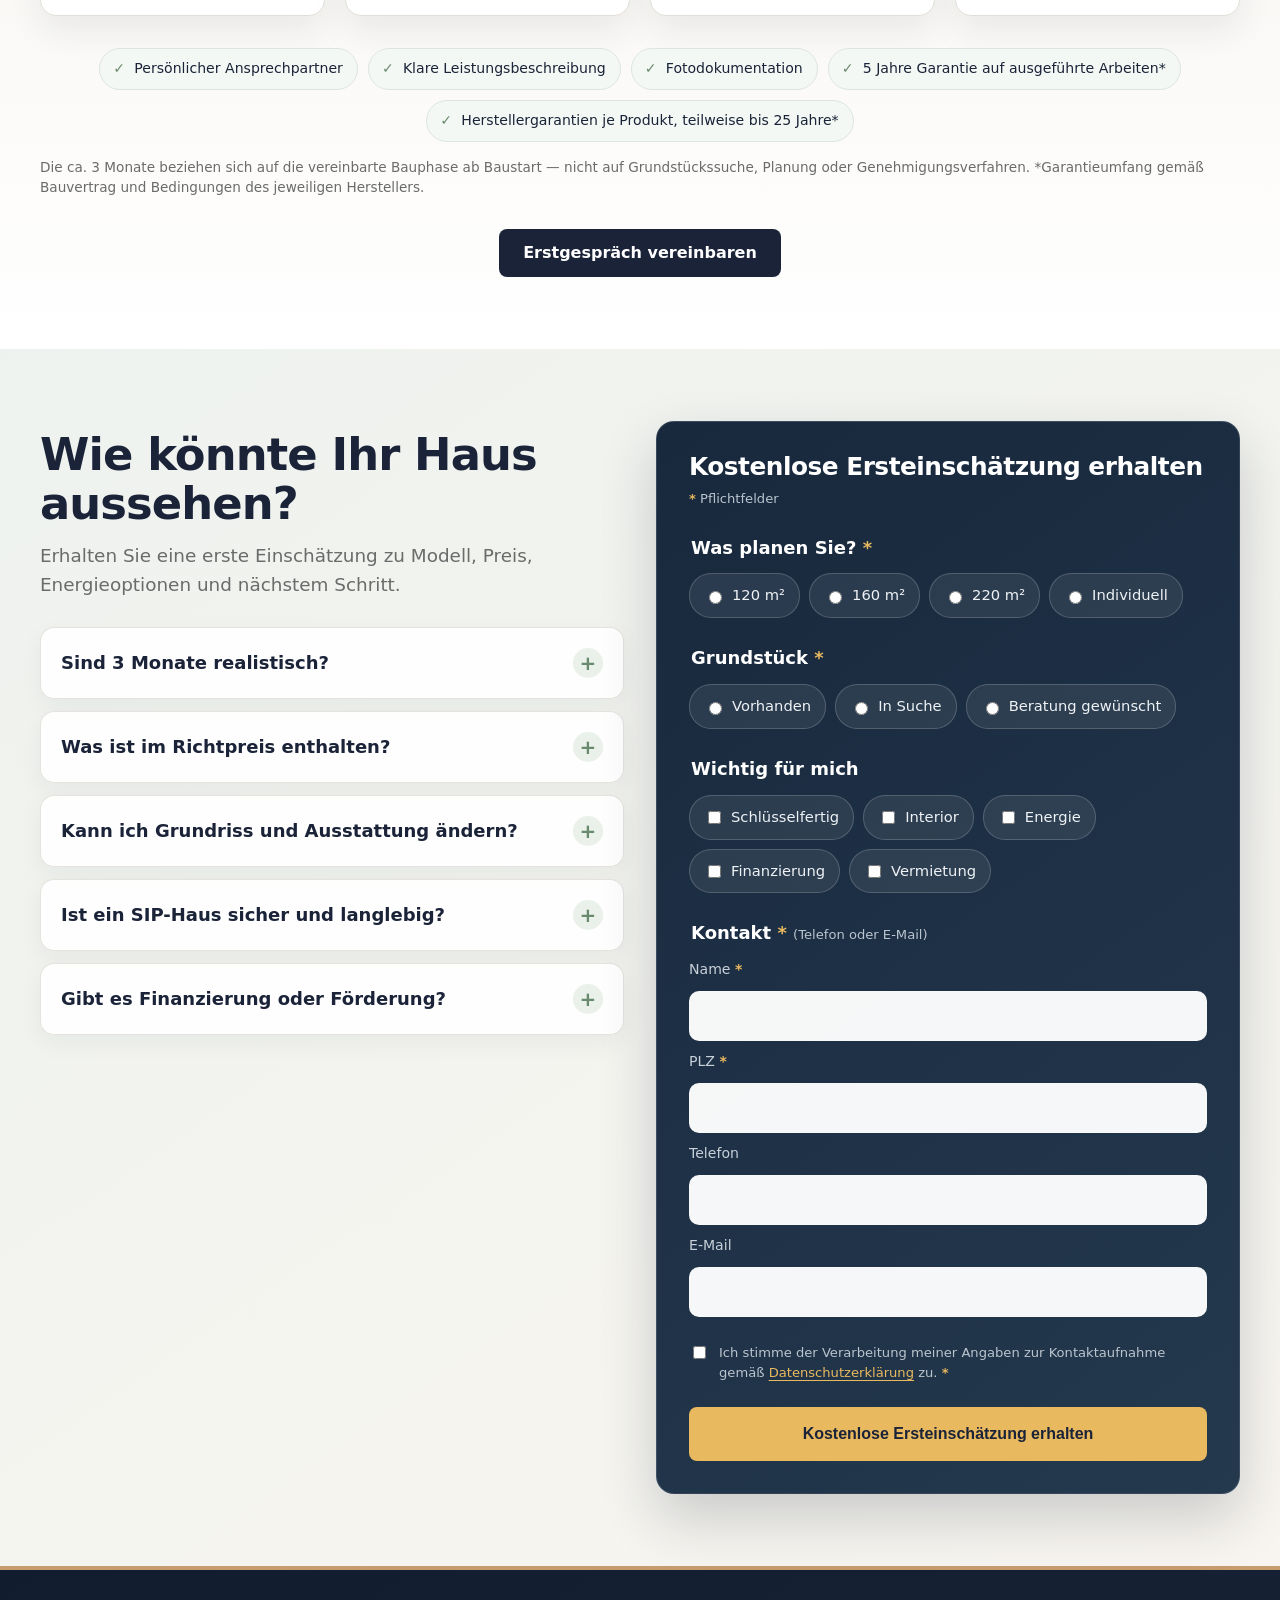
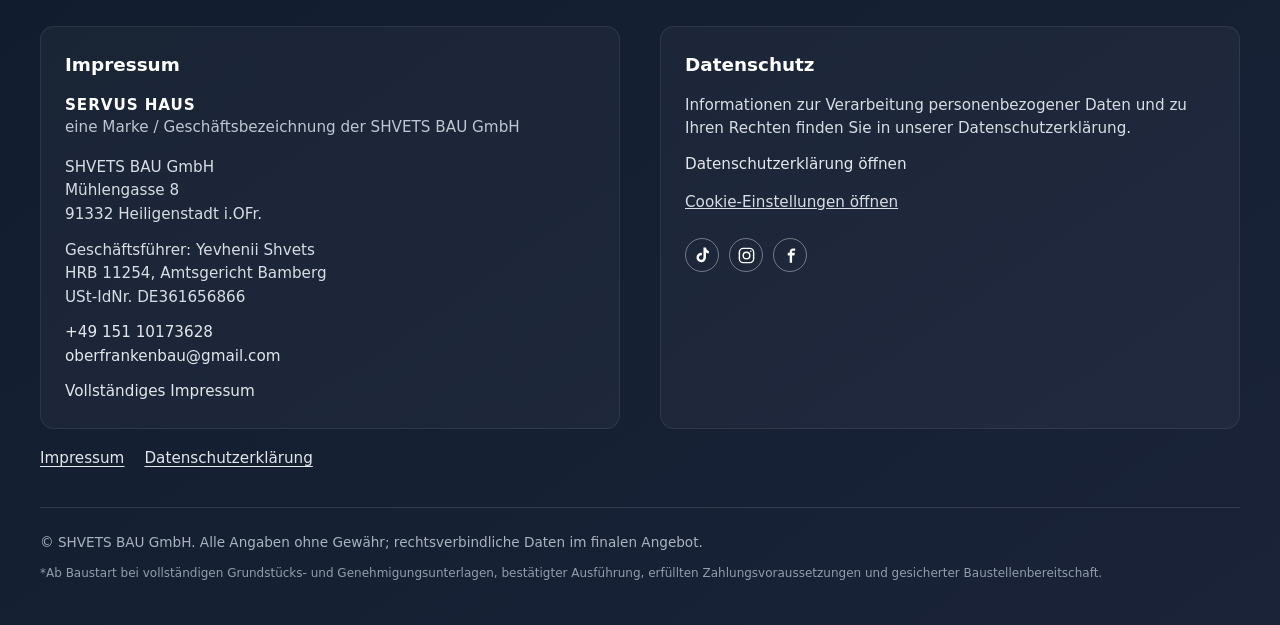
==== commit a21aeae5: "Update hero and section copy for clarity and consistency Change "in Bayern" to "aus Bayern" in hero " ====
--- a/index.html
+++ b/index.html
@@ -64,7 +64,7 @@
       <div class="container hero-inner">
         <div class="hero-content">
           <span class="kicker">SCHLÜSSELFERTIGE HÄUSER</span>
-          <h1 id="hero-h1">Ihr neues Zuhause<br>in Bayern.</h1>
+          <h1 id="hero-h1">Ihr neues Zuhause<br> aus Bayern</h1>
           <p class="hero-subtitle">In ca. 3 Monaten gebaut.*</p>
           <ul class="hero-bullets">
             <li>Kurze Bauphase</li>
@@ -83,7 +83,7 @@
 
     <section class="sip" id="vorteile" aria-labelledby="sip-heading">
       <div class="container">
-        <h2 id="sip-heading">Schnell aufgebaut. Angenehm warm. Für viele Jahre geplant.</h2>
+        <h2 id="sip-heading">Kurze Bauzeit. Angenehm warm. Für viele Jahre geplant.</h2>
         <figure class="sip-section-fig">
           <img src="images/sip-section.png" alt="Schematischer Aufbau eines SIP-Elements" width="1448" height="1086" loading="lazy" decoding="async">
           <figcaption>Schematischer Aufbau eines SIP-Elements</figcaption>
@@ -92,7 +92,7 @@
         <div class="cards-grid six">
           <article class="card">
             <img class="card-icon" src="images/01-schnell-aufgebaut.png" alt="" width="512" height="512" loading="lazy" decoding="async">
-            <h3>Schnell aufgebaut</h3>
+            <h3>Kurze Bauzeit</h3>
             <p>Vorgefertigte Elemente reduzieren viele Arbeitsschritte auf der Baustelle.</p>
           </article>
           <article class="card">
@@ -136,7 +136,7 @@
             <h3>SERVUS 120</h3>
             <p class="model-size">120 m²</p>
             <p class="model-desc">Kompakt, modern und ideal für Paare oder kleine Familien.</p>
-            <p class="model-price">Ab ca. 348.000 €</p>
+            <p class="model-price">Für 348.000 €</p>
             <a href="#anfrage" class="btn btn-secondary" data-cta="model_120" data-set-size="120 m²">Mein Modell berechnen lassen</a>
           </article>
           <article class="model-card popular" data-size="160 m²">
@@ -144,7 +144,7 @@
             <h3>SERVUS 160</h3>
             <p class="model-size">160 m²</p>
             <p class="model-desc">Viel Platz für die Familie: 3 Schlafzimmer, Büro, Ankleide, 2 Bäder und offener Wohnbereich.</p>
-            <p class="model-price">Ab ca. 464.000 €</p>
+            <p class="model-price">Für 464.000 €</p>
             <a href="#anfrage" class="btn btn-secondary" data-cta="model_160" data-set-size="160 m²">Mein Modell berechnen lassen</a>
           </article>
           <article class="model-card" data-size="220 m²">
@@ -152,7 +152,7 @@
             <h3>SERVUS 220</h3>
             <p class="model-size">220 m²</p>
             <p class="model-desc">Großzügiges Wohnen mit vielen Möglichkeiten.</p>
-            <p class="model-price">Ab ca. 638.000 €</p>
+            <p class="model-price">Für 638.000 €</p>
             <a href="#anfrage" class="btn btn-secondary" data-cta="model_220" data-set-size="220 m²">Mein Modell berechnen lassen</a>
           </article>
         </div>
@@ -230,7 +230,7 @@
         <div class="energy-grid">
           <article class="energy-card">
             <h3>Energie</h3>
-            <p>Eine gut gedämmte, luftdichte Gebäudehülle kann den Heiz- und Kühlbedarf senken. Eine Luft-Wasser-Wärmepumpe mit wassergeführter Fußbodenheizung sorgt für gleichmäßige Wärme und lässt sich raumweise regeln. Photovoltaik, Speicher und Wallbox sind projektbezogene Optionen.</p>
+            <p>Eine gut gedämmte Gebäudehülle und raumweise regelbare Wärme sorgen für ein angenehmes Raumklima und hohen Wohnkomfort.</p>
           </article>
           <article class="energy-card">
             <h3>Langfristige Wertigkeit</h3>
@@ -241,7 +241,7 @@
             <p>Wir strukturieren den Finanzierungsbedarf und prüfen mit Fachpartnern, welche aktuellen Förderkredite grundsätzlich infrage kommen.</p>
           </article>
           <article class="energy-card">
-            <h3>Potenzial durch Miete</h3>
+            <h3>Potenzial durch Vermietung</h3>
             <p>Auf Wunsch planen wir Einliegerwohnung, Ferienbungalow oder Vermietungskonzept mit — damit die Immobilie zusätzliches Ertragspotenzial erhält.</p>
           </article>
         </div>
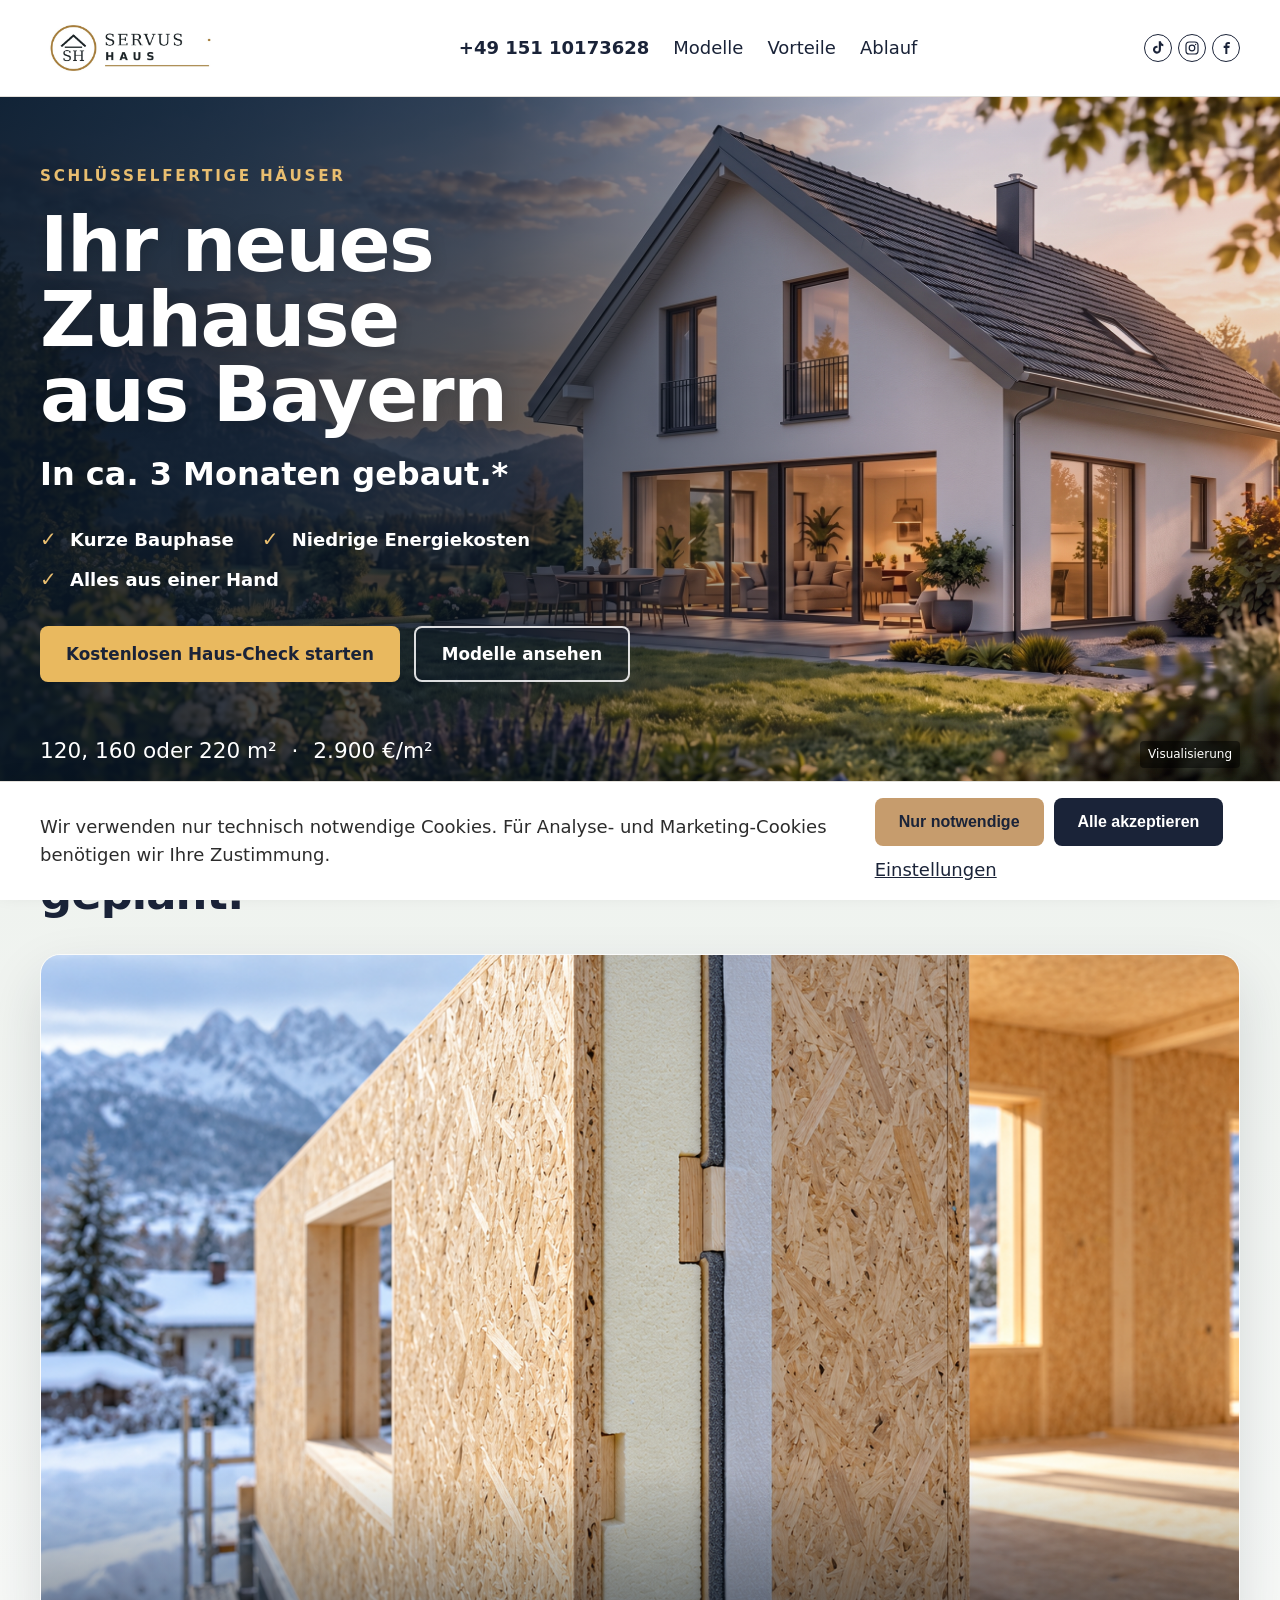
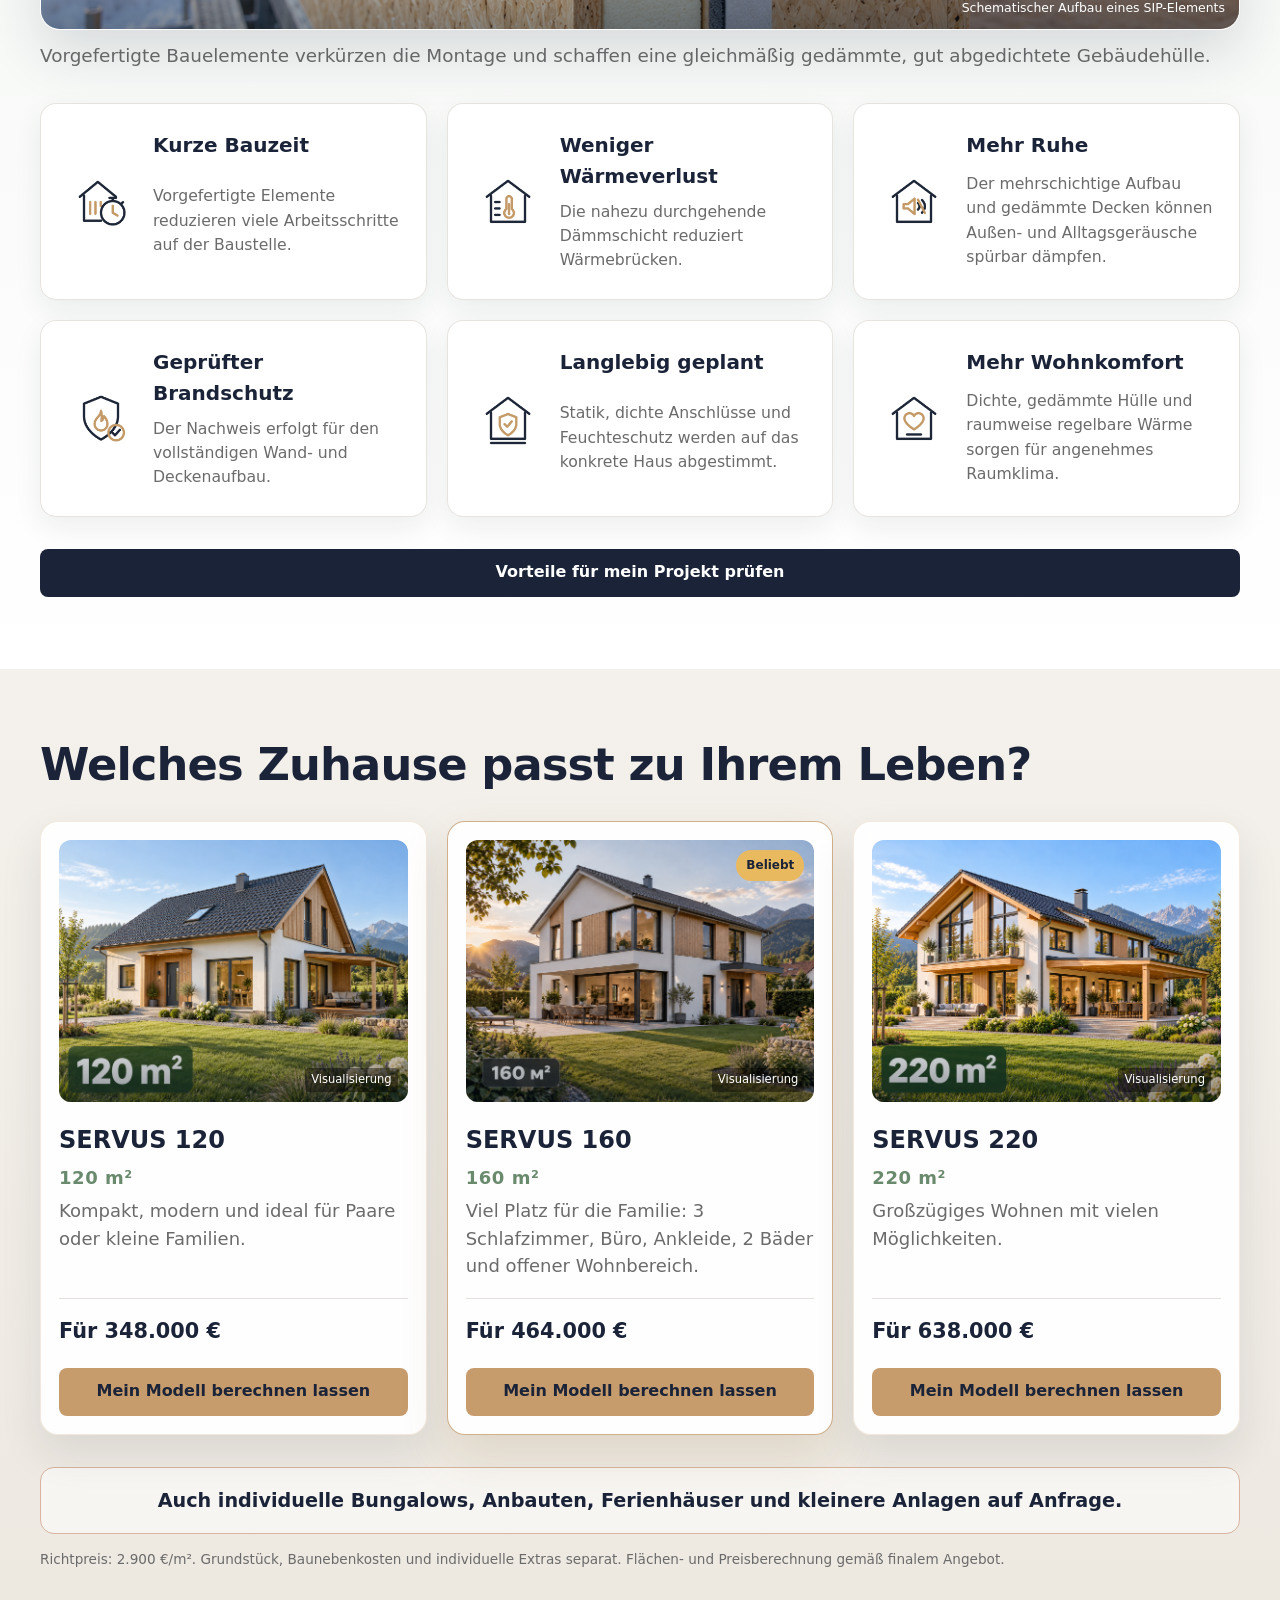
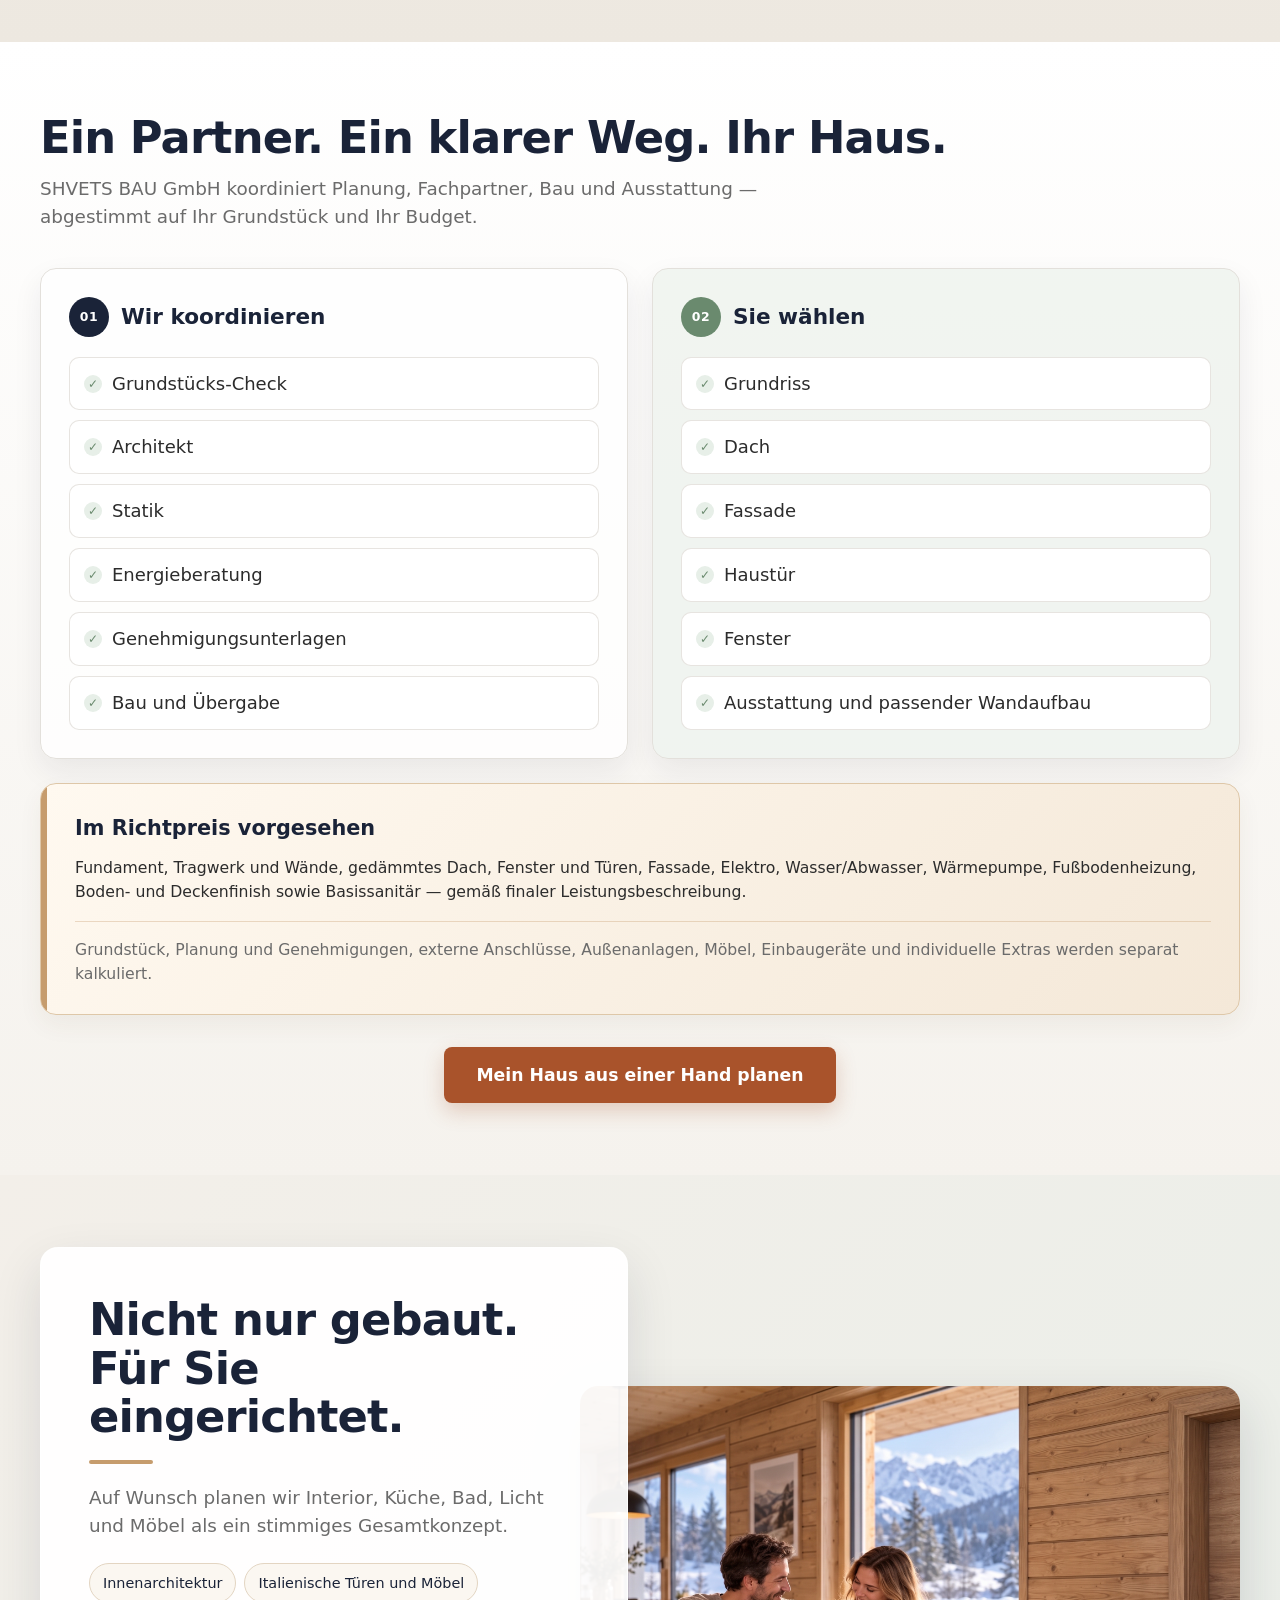
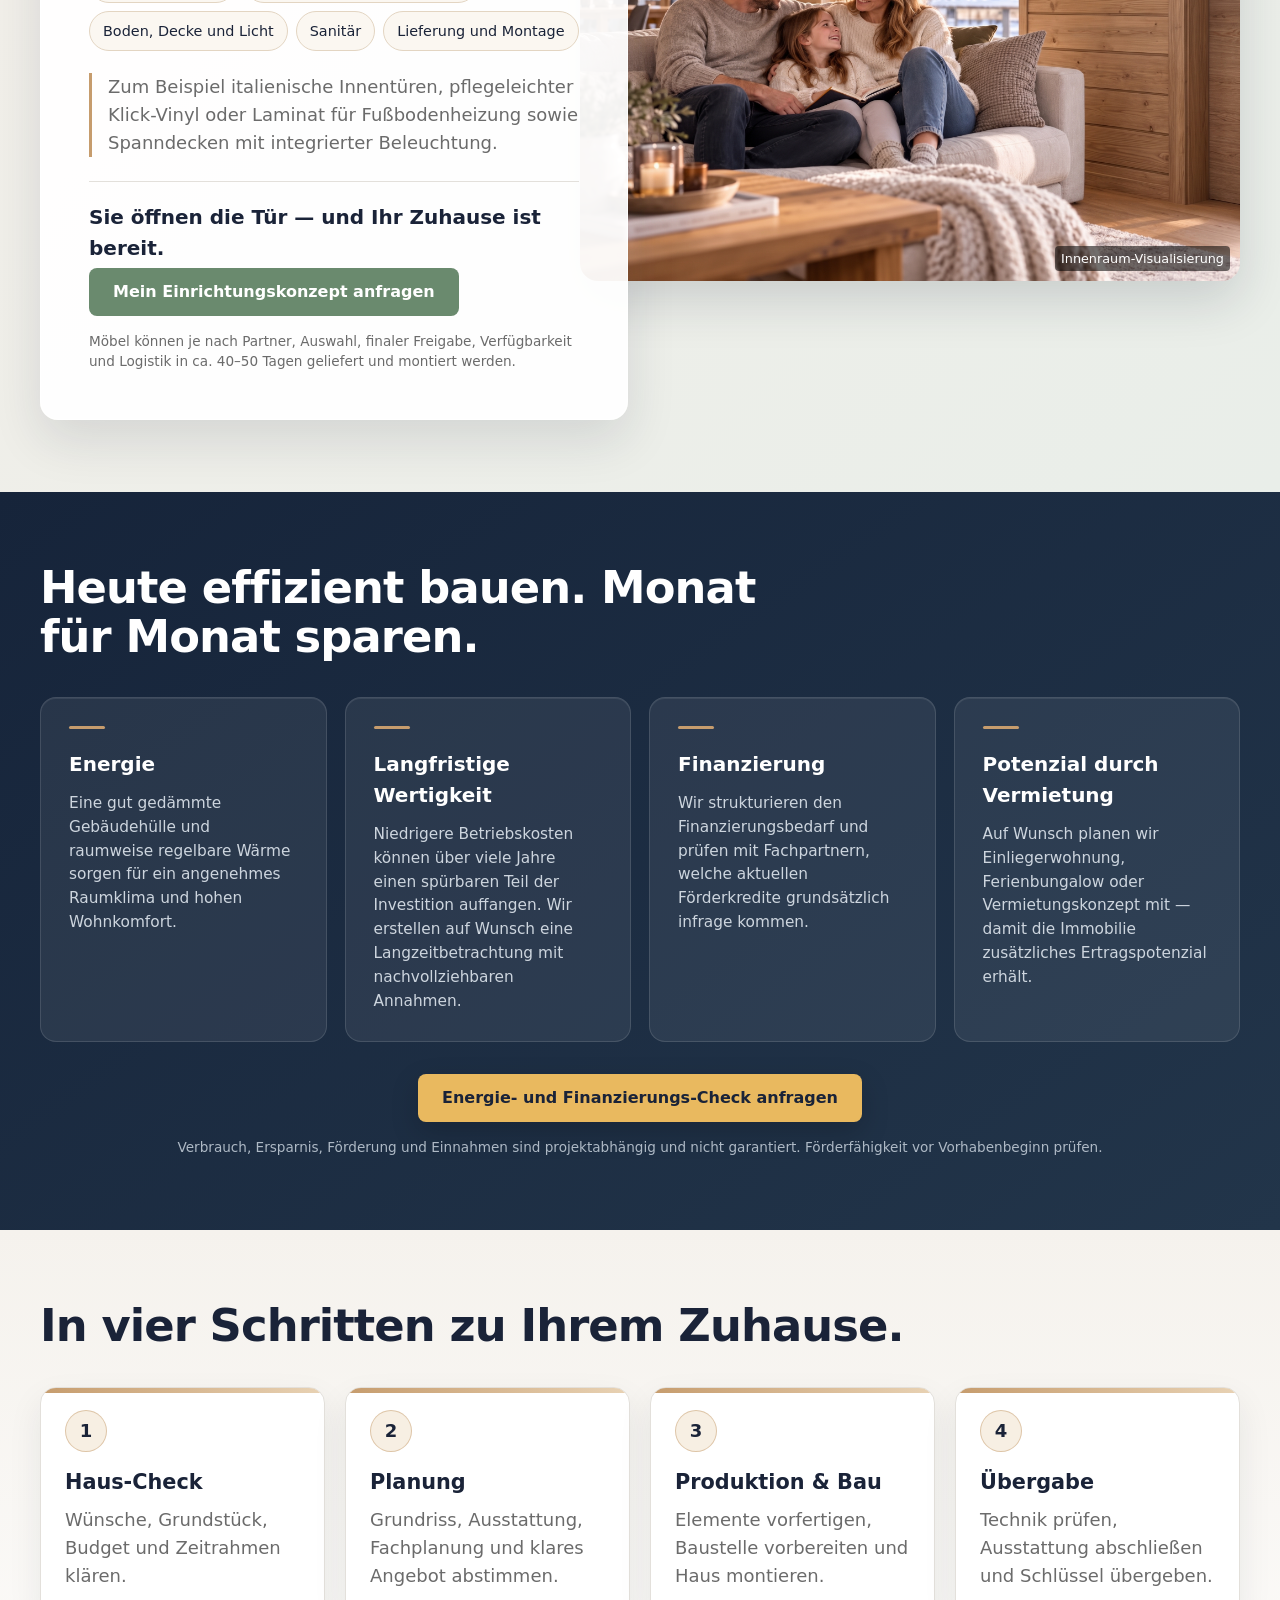
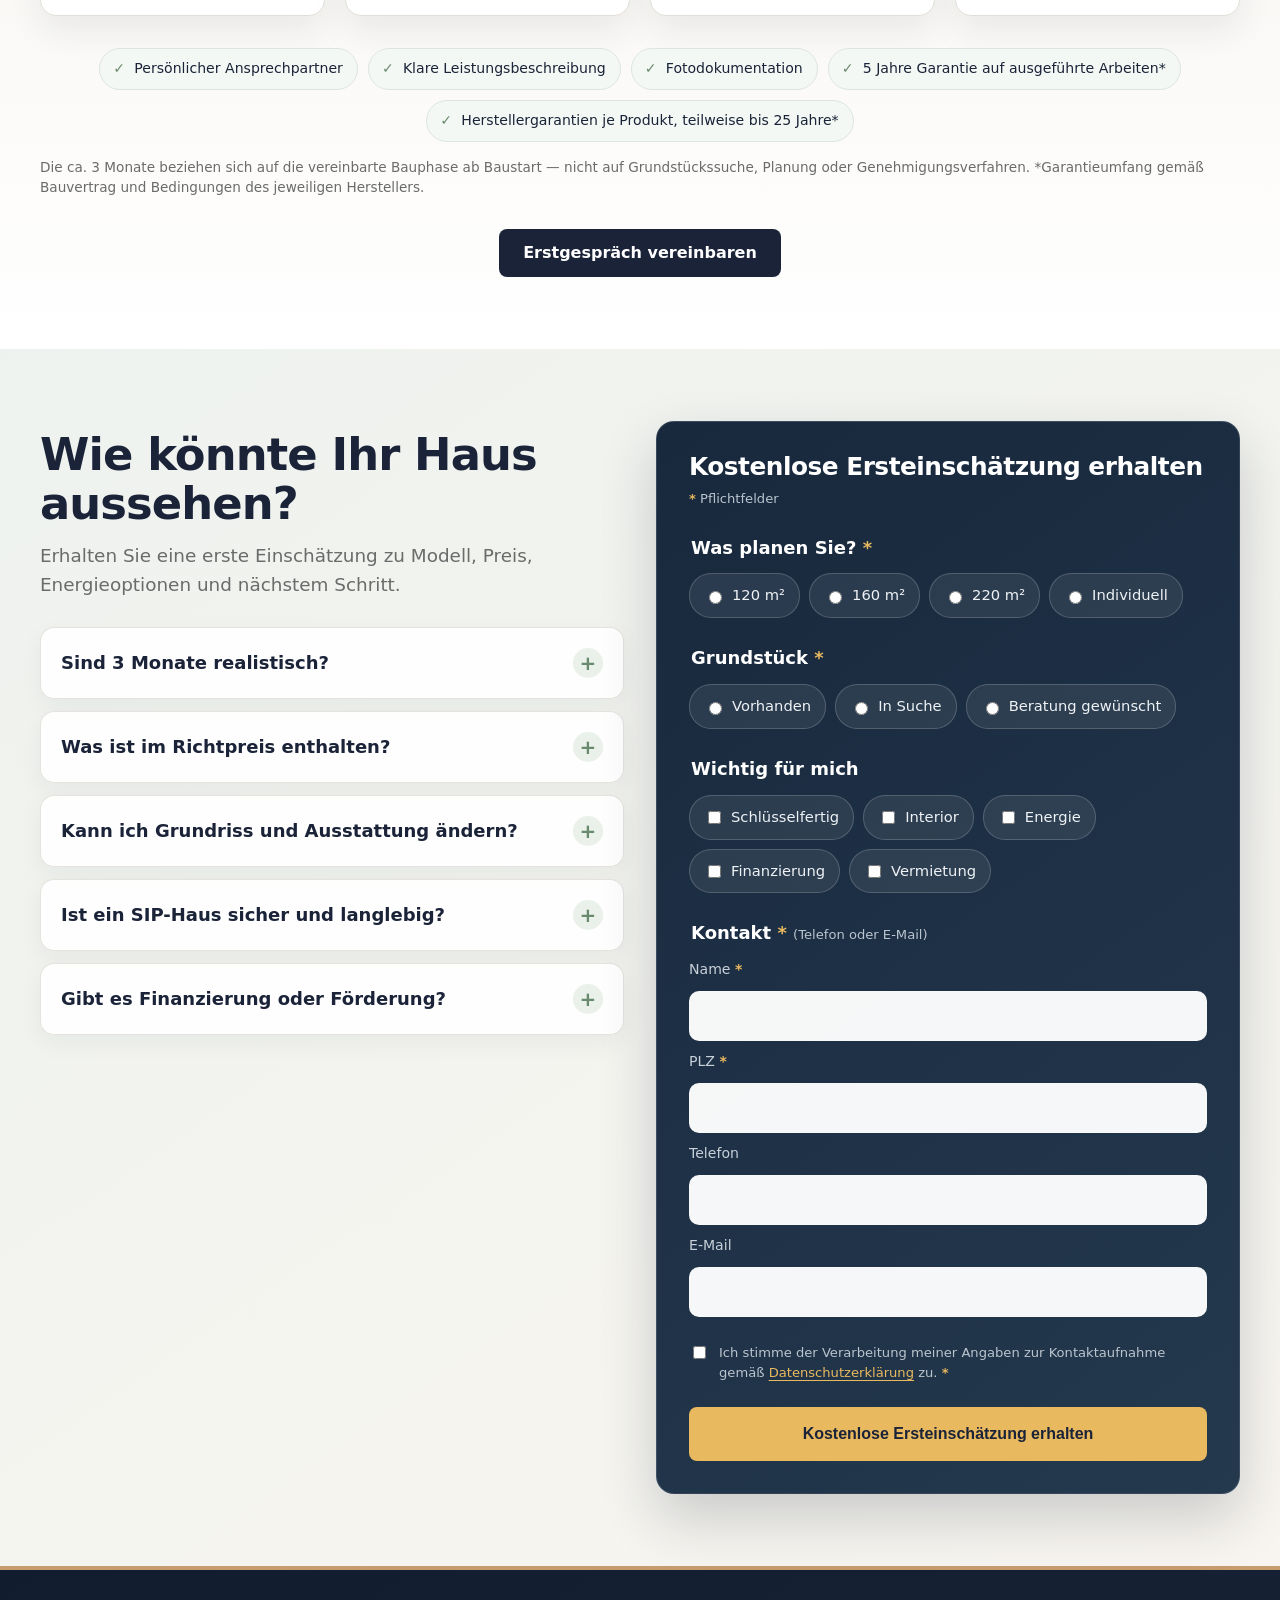
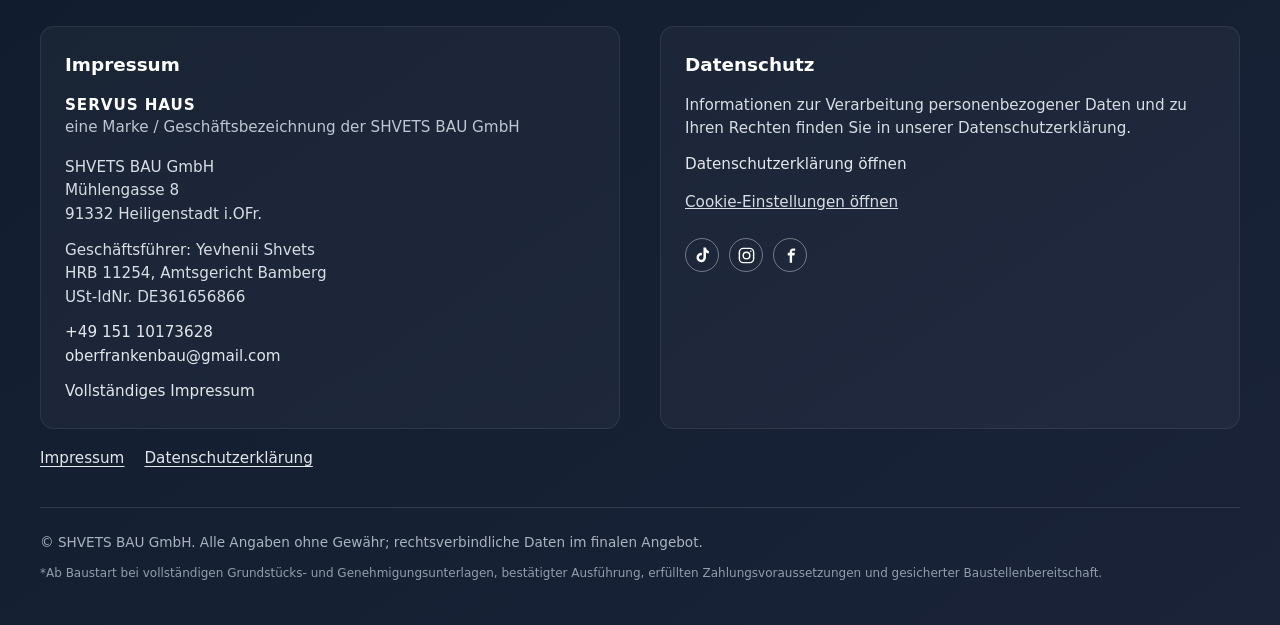
==== commit 8395b92b: "Add favicon and app icons for cross-platform browser support Add favicon.ico, multiple PNG favicon s" ====
--- a/index.html
+++ b/index.html
@@ -5,6 +5,10 @@
   <meta name="viewport" content="width=device-width, initial-scale=1.0">
   <title>Schlüsselfertige Häuser in Bayern | SERVUS HAUS</title>
   <meta name="description" content="Energieeffizient, individuell geplant und schlüsselfertig. 2.900 €/m². Jetzt Haus-Check anfragen.">
+  <link rel="icon" href="images/favicon.ico" sizes="any">
+  <link rel="icon" type="image/png" sizes="32x32" href="images/favicon-32x32.png">
+  <link rel="icon" type="image/png" sizes="16x16" href="images/favicon-16x16.png">
+  <link rel="apple-touch-icon" sizes="180x180" href="images/apple-touch-icon.png">
   <link rel="preload" as="image" href="images/Gemini_Generated_Image_4lzpzb4lzpzb4lzp.jpeg" type="image/jpeg" media="(min-width: 720px)" fetchpriority="high">
   <link rel="preload" as="image" href="images/Gemini_Generated_Image_4wvops4wvops4wvo.jpeg" type="image/jpeg" media="(max-width: 719px)" fetchpriority="high">
   <link rel="stylesheet" href="styles.css">
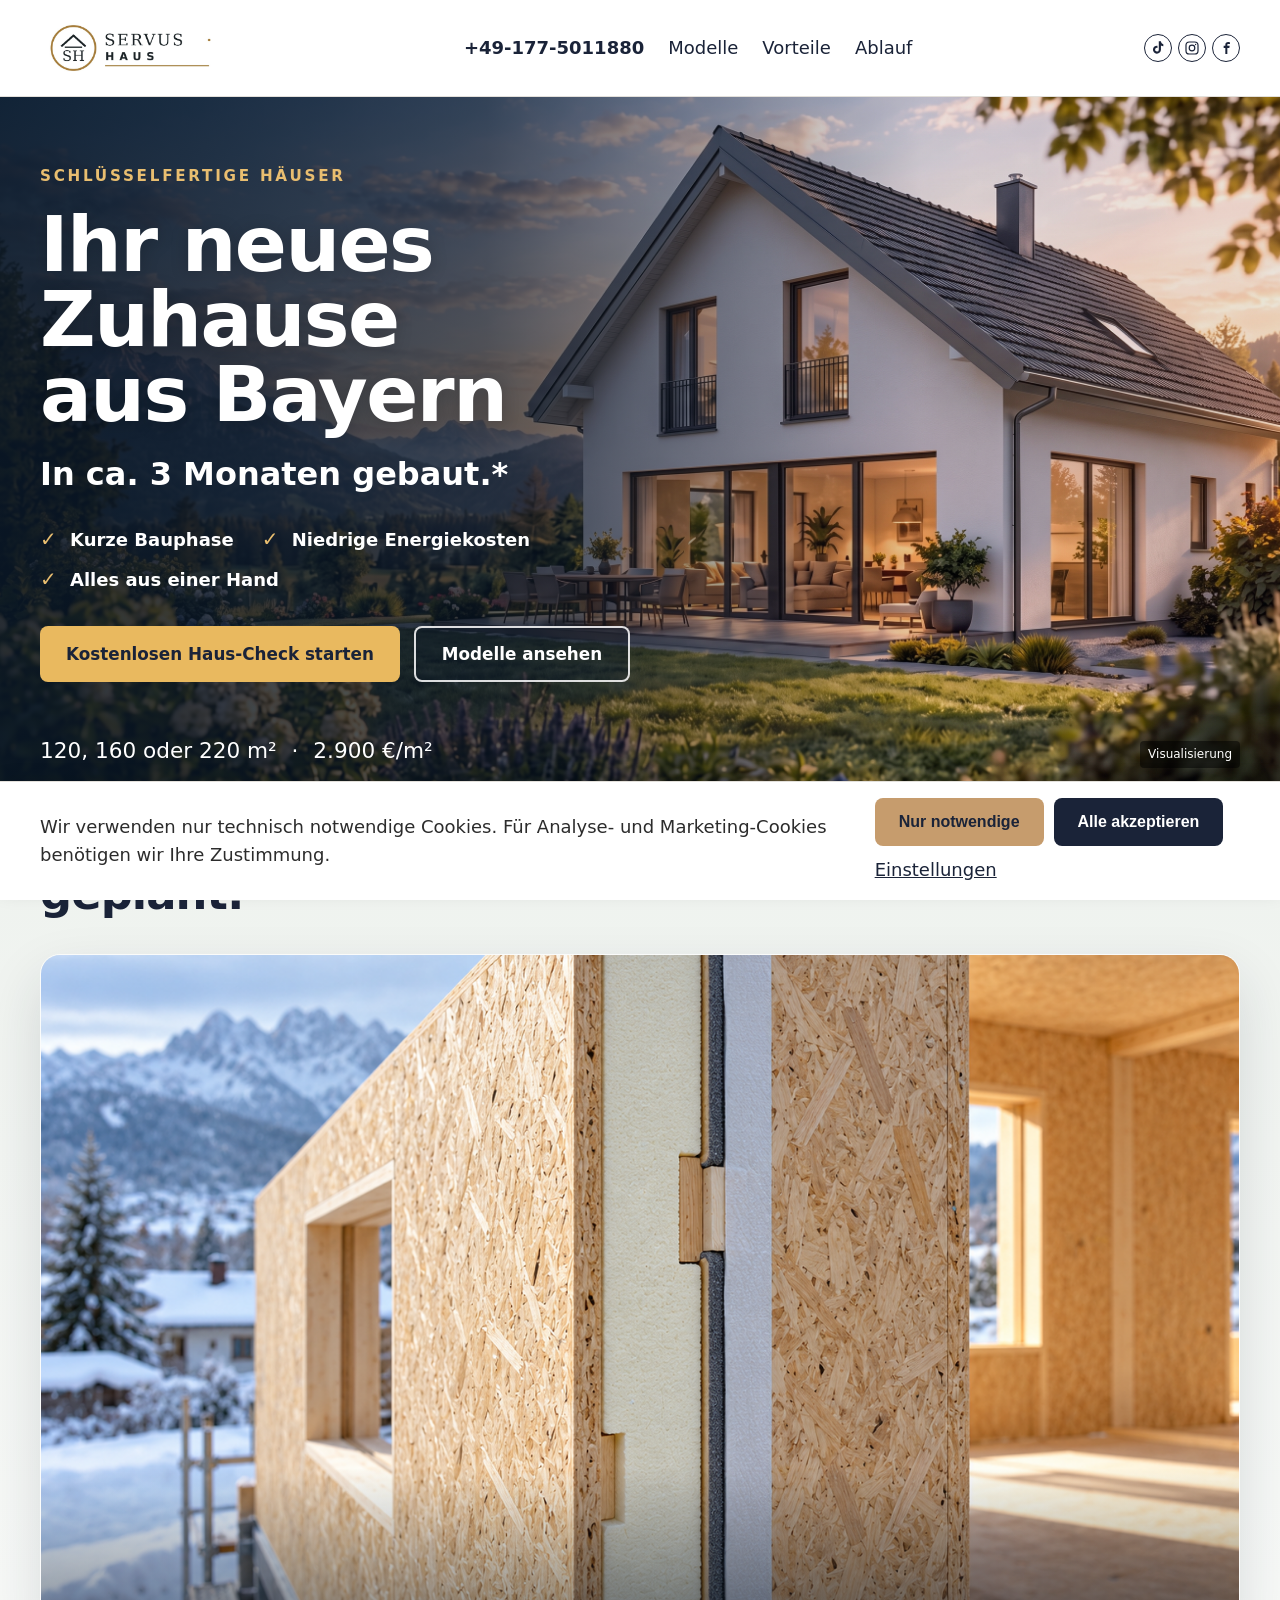
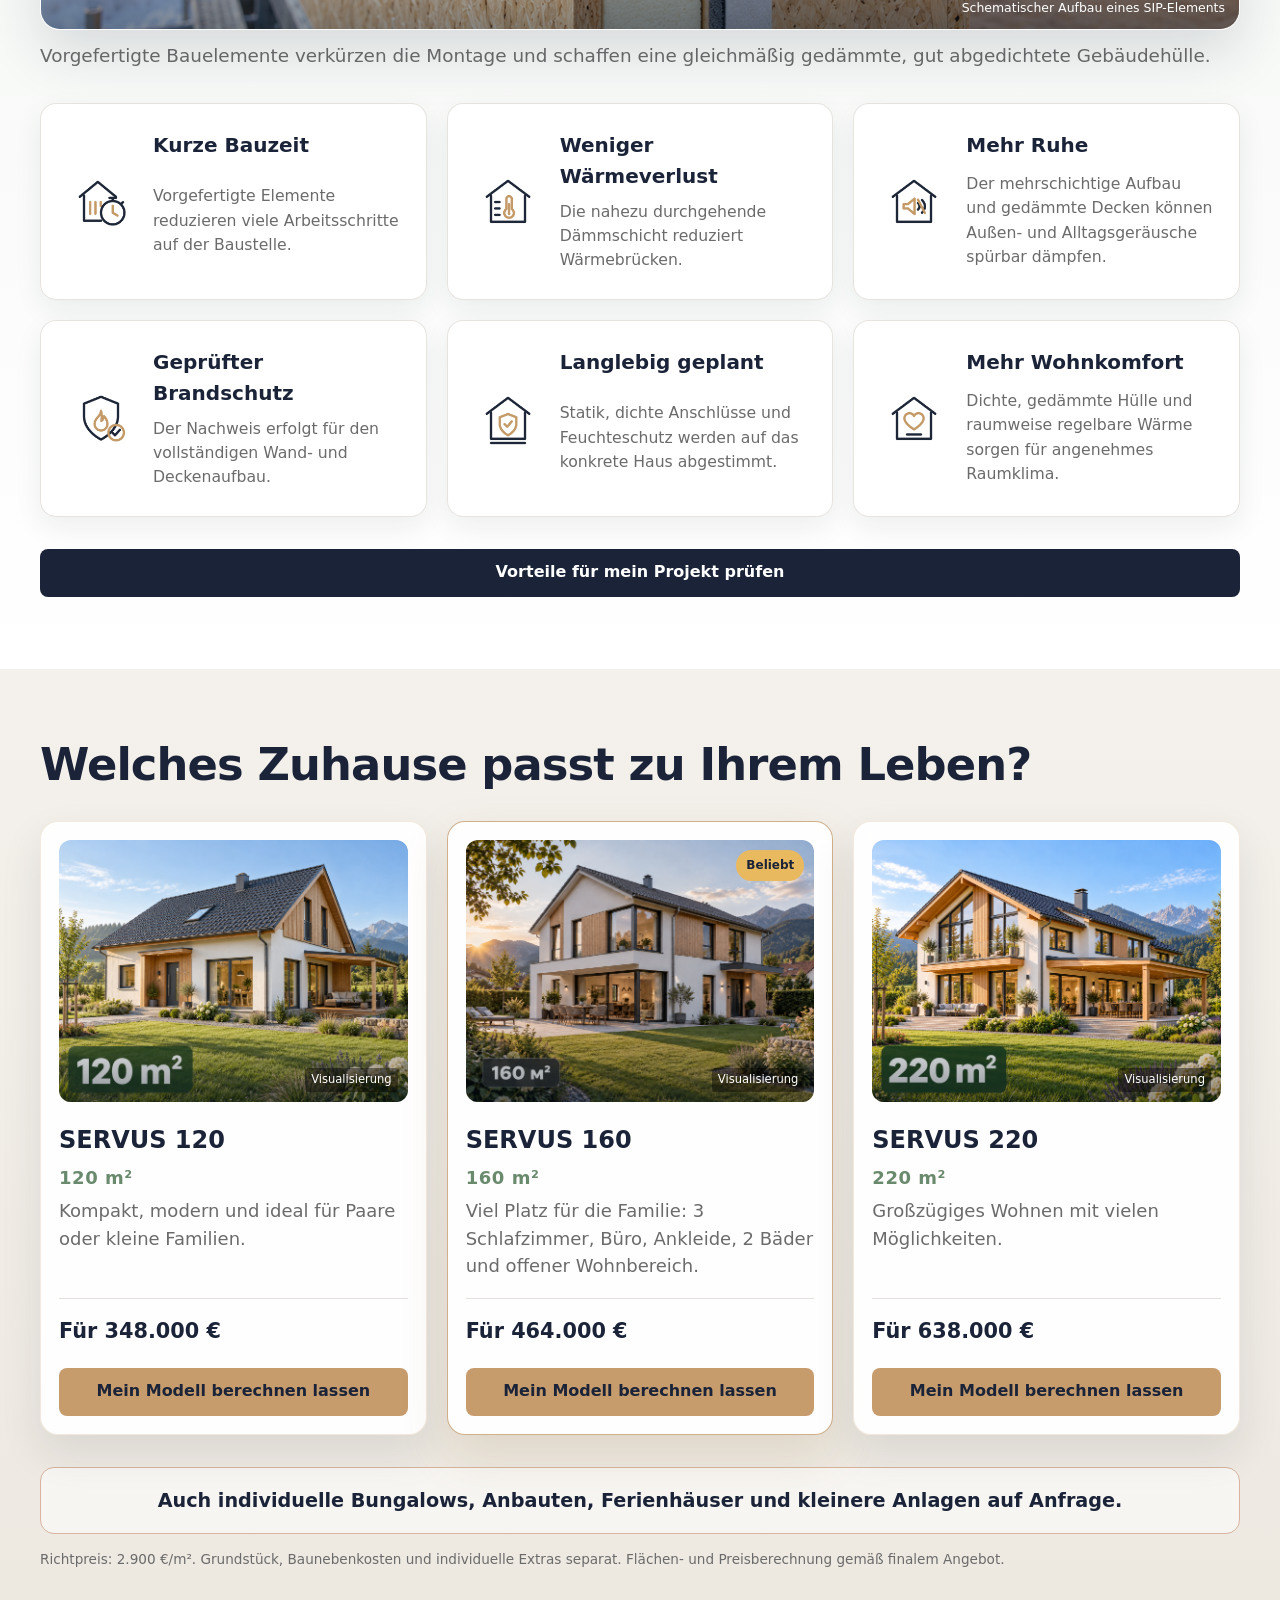
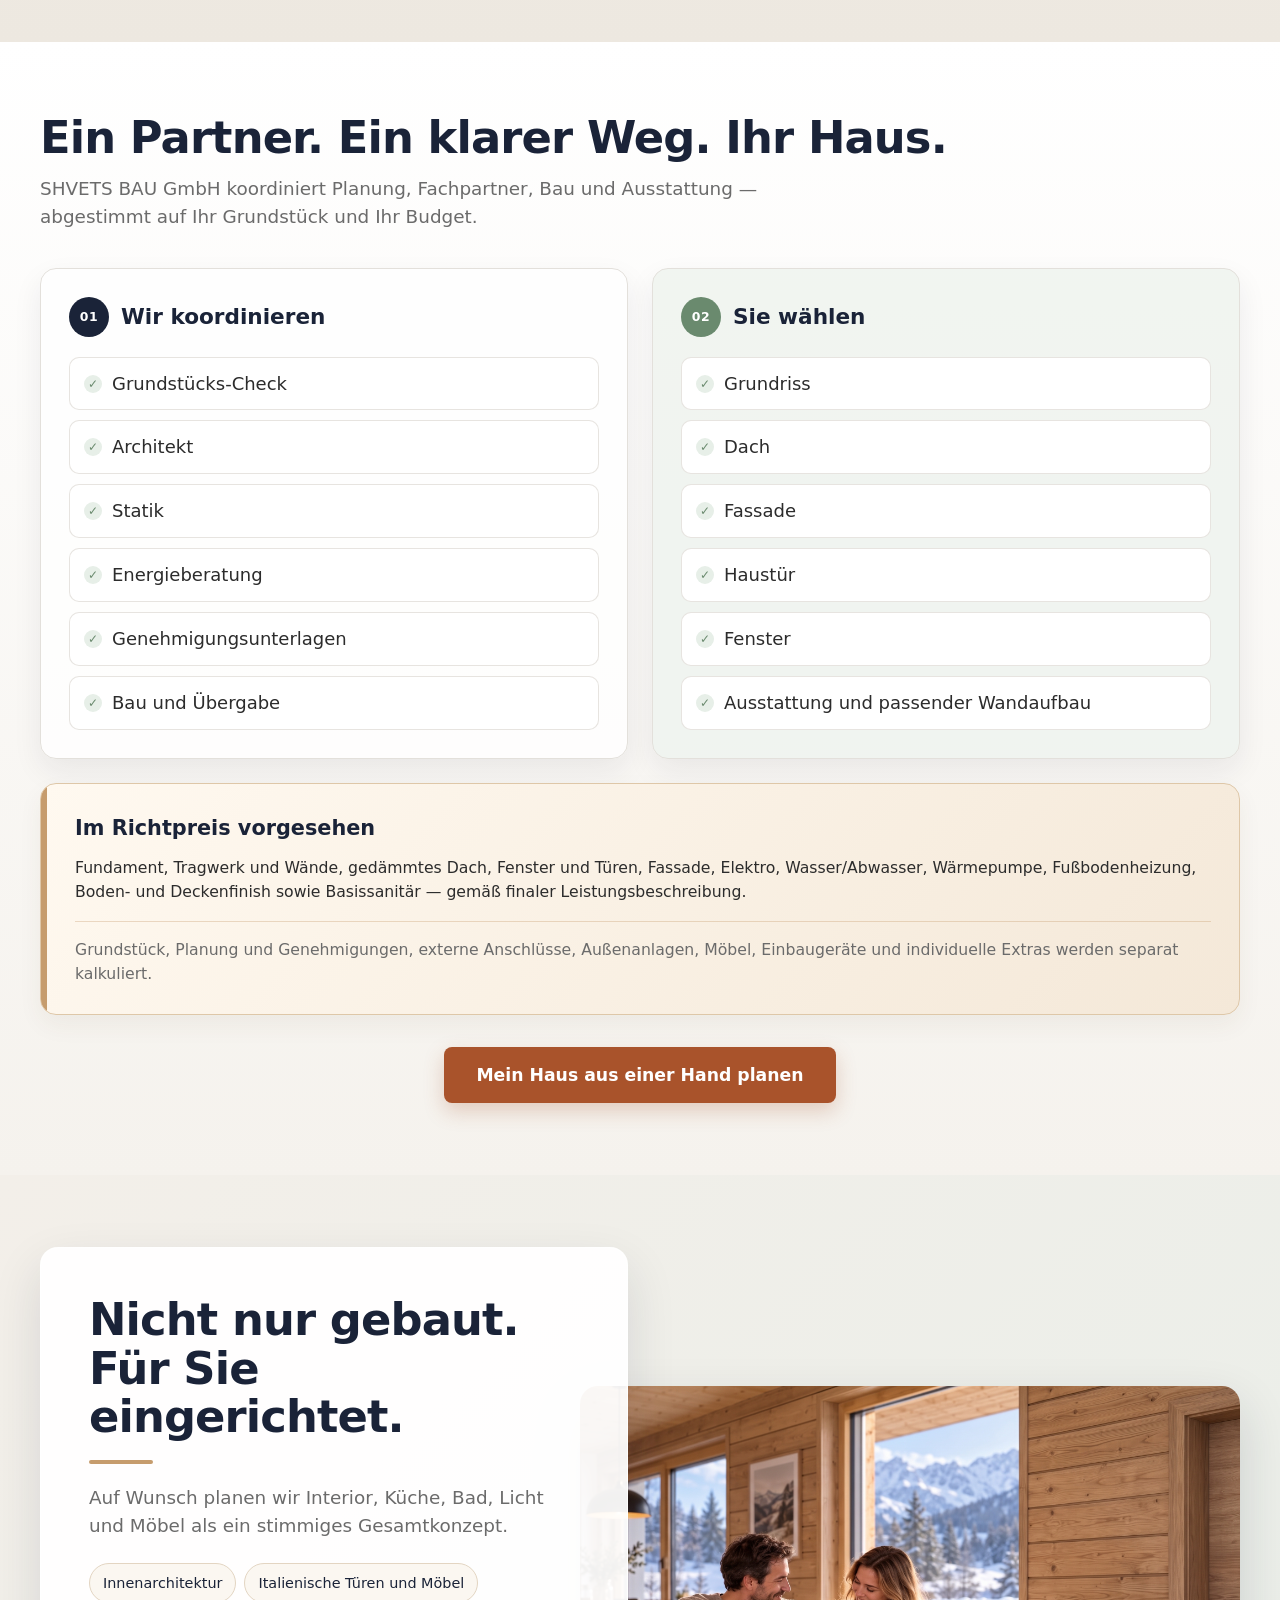
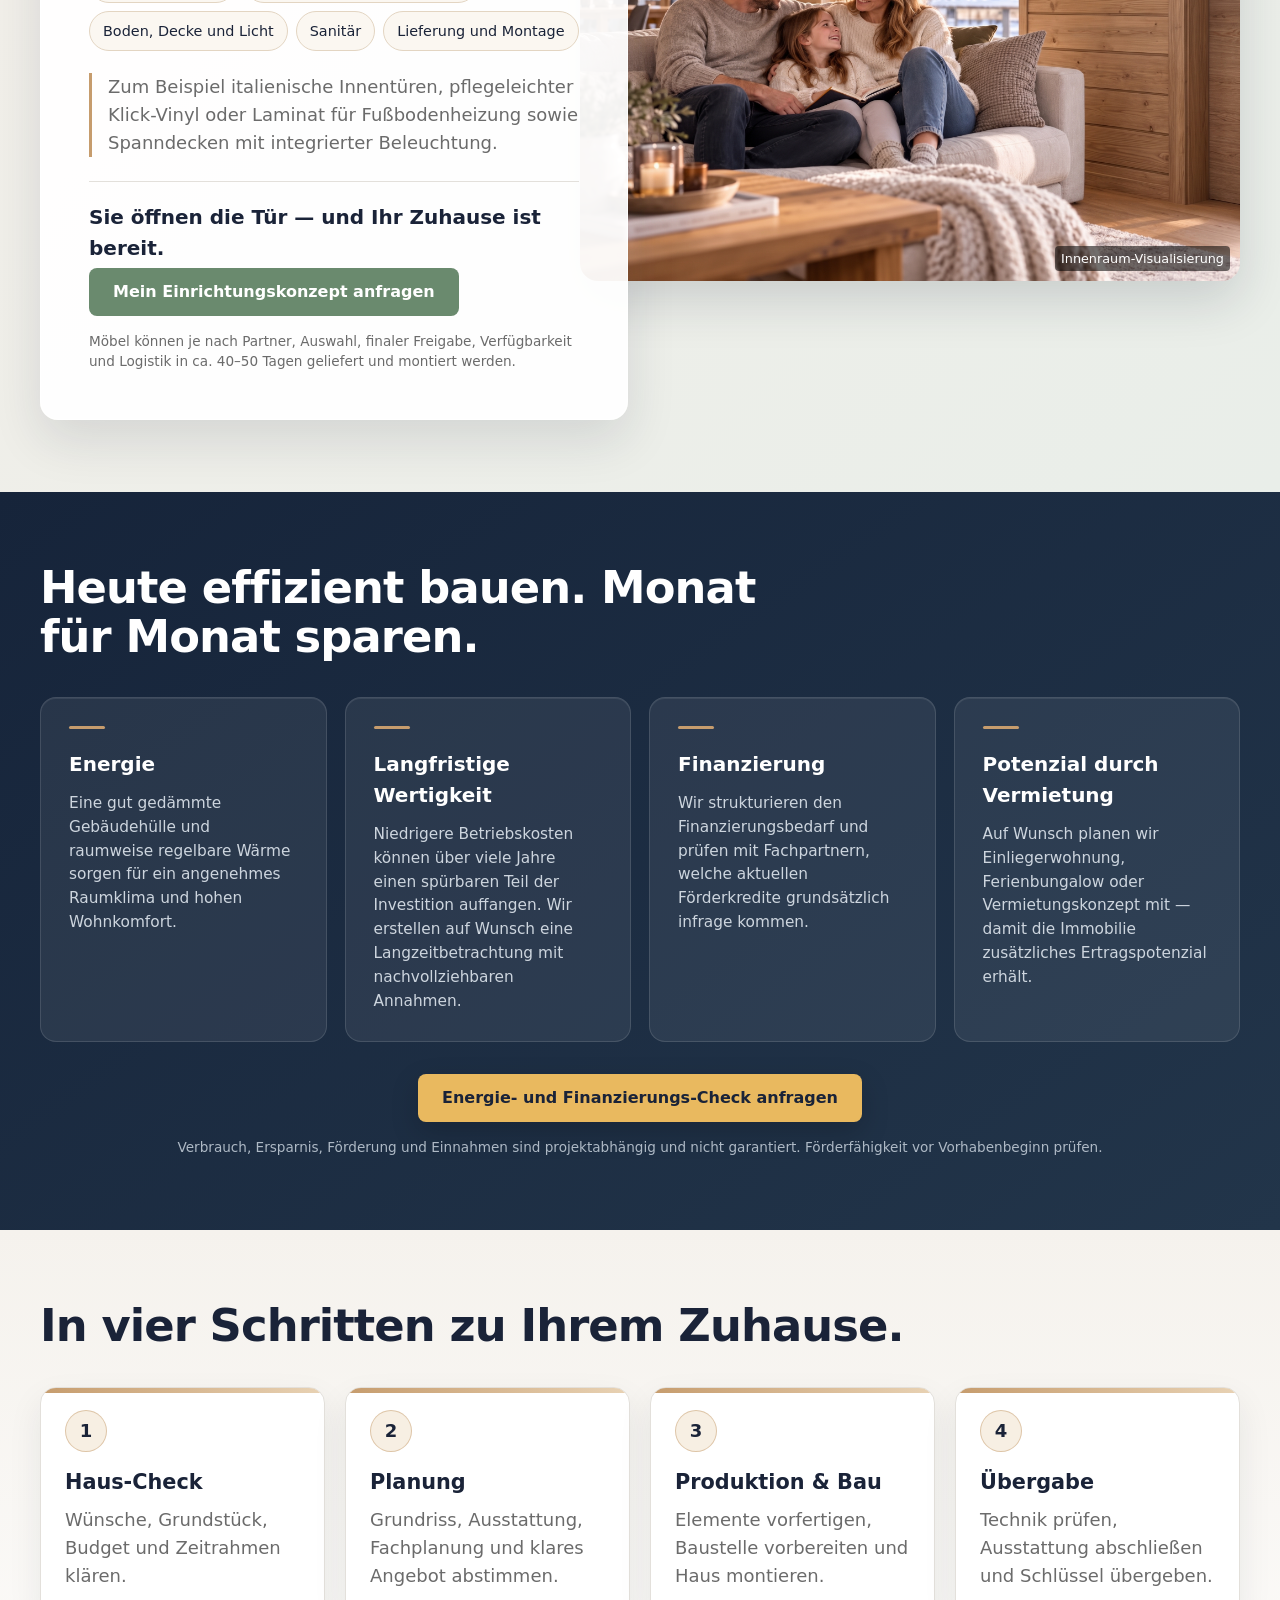
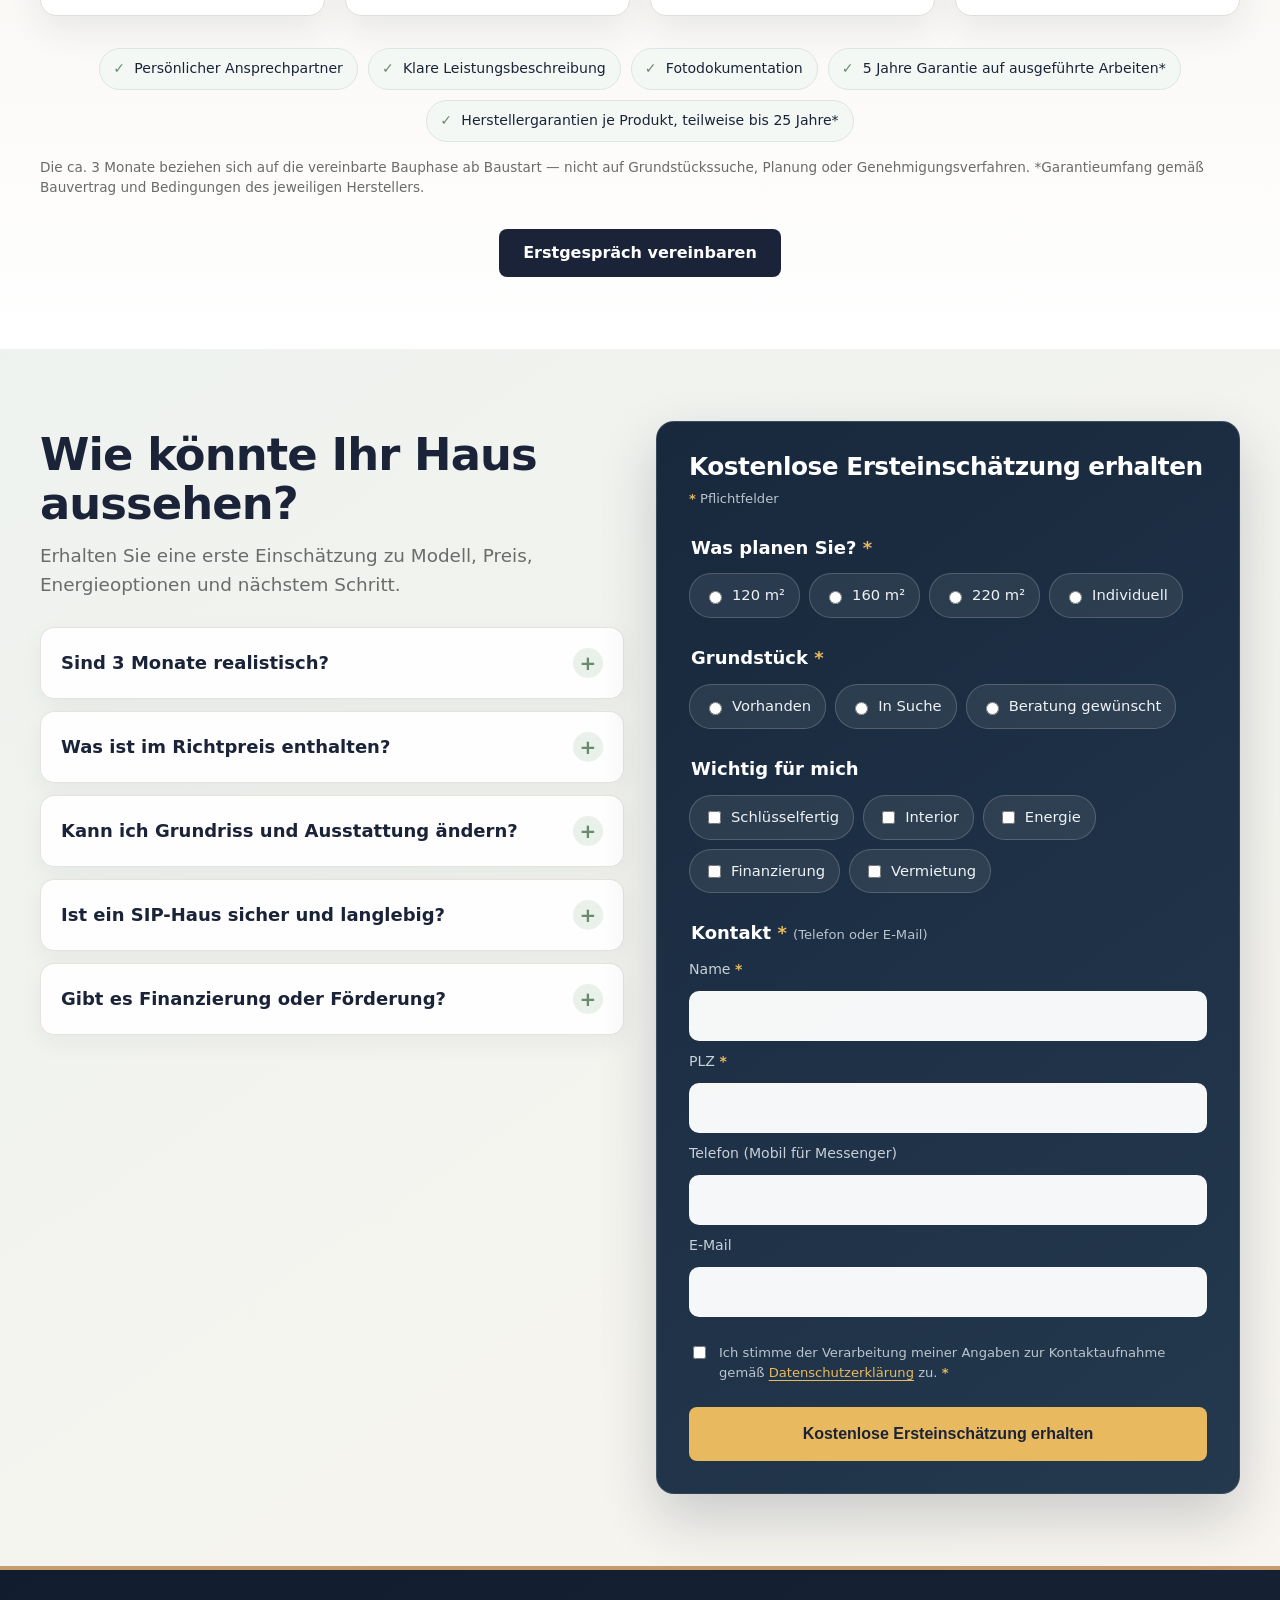
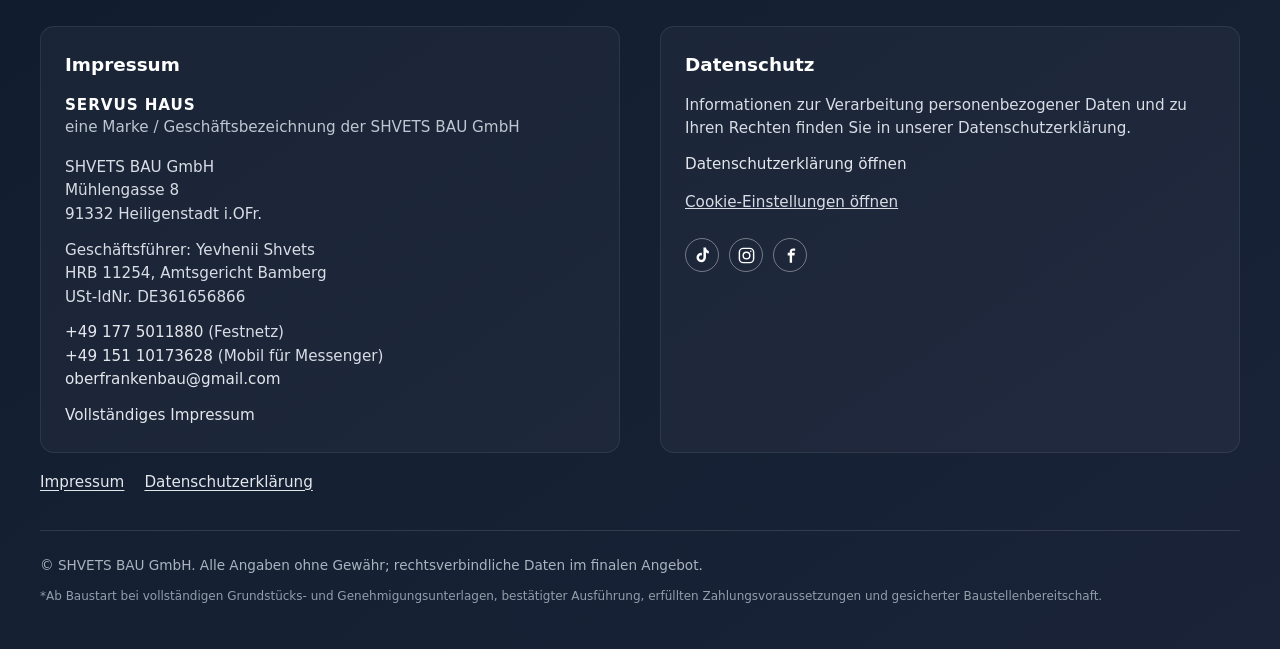
==== commit 1c1489a5: "Replace landline phone with mobile number in header/footer, add separate mobile field to form, and u" ====
--- a/index.html
+++ b/index.html
@@ -34,9 +34,9 @@
   <header class="site-header" id="header">
     <div class="container header-inner">
       <a href="#" class="logo"><img src="images/logo.jpeg" alt="SERVUS HAUS" class="logo-img" /></a>
-      <a href="tel:+4915110173628" class="header-phone" data-cta="phone_click_mobile">+49 151 10173628</a>
+      <a href="tel:+491775011880" class="header-phone" data-cta="phone_click_mobile">+49-177-5011880</a>
       <nav class="main-nav" aria-label="Hauptnavigation">
-        <a href="tel:+4915110173628" class="nav-link phone" data-cta="phone_click">+49 151 10173628</a>
+        <a href="tel:+491775011880" class="nav-link phone" data-cta="phone_click">+49-177-5011880</a>
         <a href="#modelle" class="nav-link" data-cta="nav_modelle">Modelle</a>
         <a href="#vorteile" class="nav-link" data-cta="nav_vorteile">Vorteile</a>
         <a href="#ablauf" class="nav-link" data-cta="nav_ablauf">Ablauf</a>
@@ -51,7 +51,7 @@
       </button>
     </div>
     <div class="mobile-menu" id="mobile-menu" hidden>
-      <a href="tel:+4915110173628" data-cta="phone_click">+49 151 10173628</a>
+      <a href="tel:+491775011880" data-cta="phone_click">+49-177-5011880</a>
       <a href="#modelle" data-cta="nav_modelle">Modelle</a>
       <a href="#vorteile" data-cta="nav_vorteile">Vorteile</a>
       <a href="#ablauf" data-cta="nav_ablauf">Ablauf</a>
@@ -360,8 +360,8 @@
             <input type="text" id="f-name" name="name" required>
             <label for="f-plz">PLZ <span class="required-mark" aria-hidden="true">*</span></label>
             <input type="text" id="f-plz" name="plz" inputmode="numeric" pattern="\d{5}" required>
-            <label for="f-telefon">Telefon</label>
-            <input type="tel" id="f-telefon" name="telefon">
+            <label for="f-telefon-mobil">Telefon (Mobil für Messenger)</label>
+            <input type="tel" id="f-telefon-mobil" name="telefon_mobil">
             <label for="f-email">E-Mail</label>
             <input type="email" id="f-email" name="email">
           </fieldset>
@@ -387,7 +387,7 @@
           <p class="brand-legal"><strong>SERVUS HAUS</strong><br>eine Marke / Geschäftsbezeichnung der SHVETS BAU GmbH</p>
           <p>SHVETS BAU GmbH<br>Mühlengasse 8<br>91332 Heiligenstadt i.OFr.</p>
           <p>Geschäftsführer: Yevhenii Shvets<br>HRB 11254, Amtsgericht Bamberg<br>USt-IdNr. DE361656866</p>
-          <p><a href="tel:+4915110173628" data-cta="phone_click_footer">+49 151 10173628</a><br><a href="mailto:oberfrankenbau@gmail.com" data-cta="email_click">oberfrankenbau@gmail.com</a></p>
+          <p><a href="tel:+491775011880" data-cta="phone_click_footer">+49 177 5011880</a> (Festnetz)<br><a href="tel:+4915110173628" data-cta="phone_click_footer">+49 151 10173628</a> (Mobil für Messenger)<br><a href="mailto:oberfrankenbau@gmail.com" data-cta="email_click">oberfrankenbau@gmail.com</a></p>
           <p><a href="impressum.html">Vollständiges Impressum</a></p>
         </div>
         <div id="datenschutz">
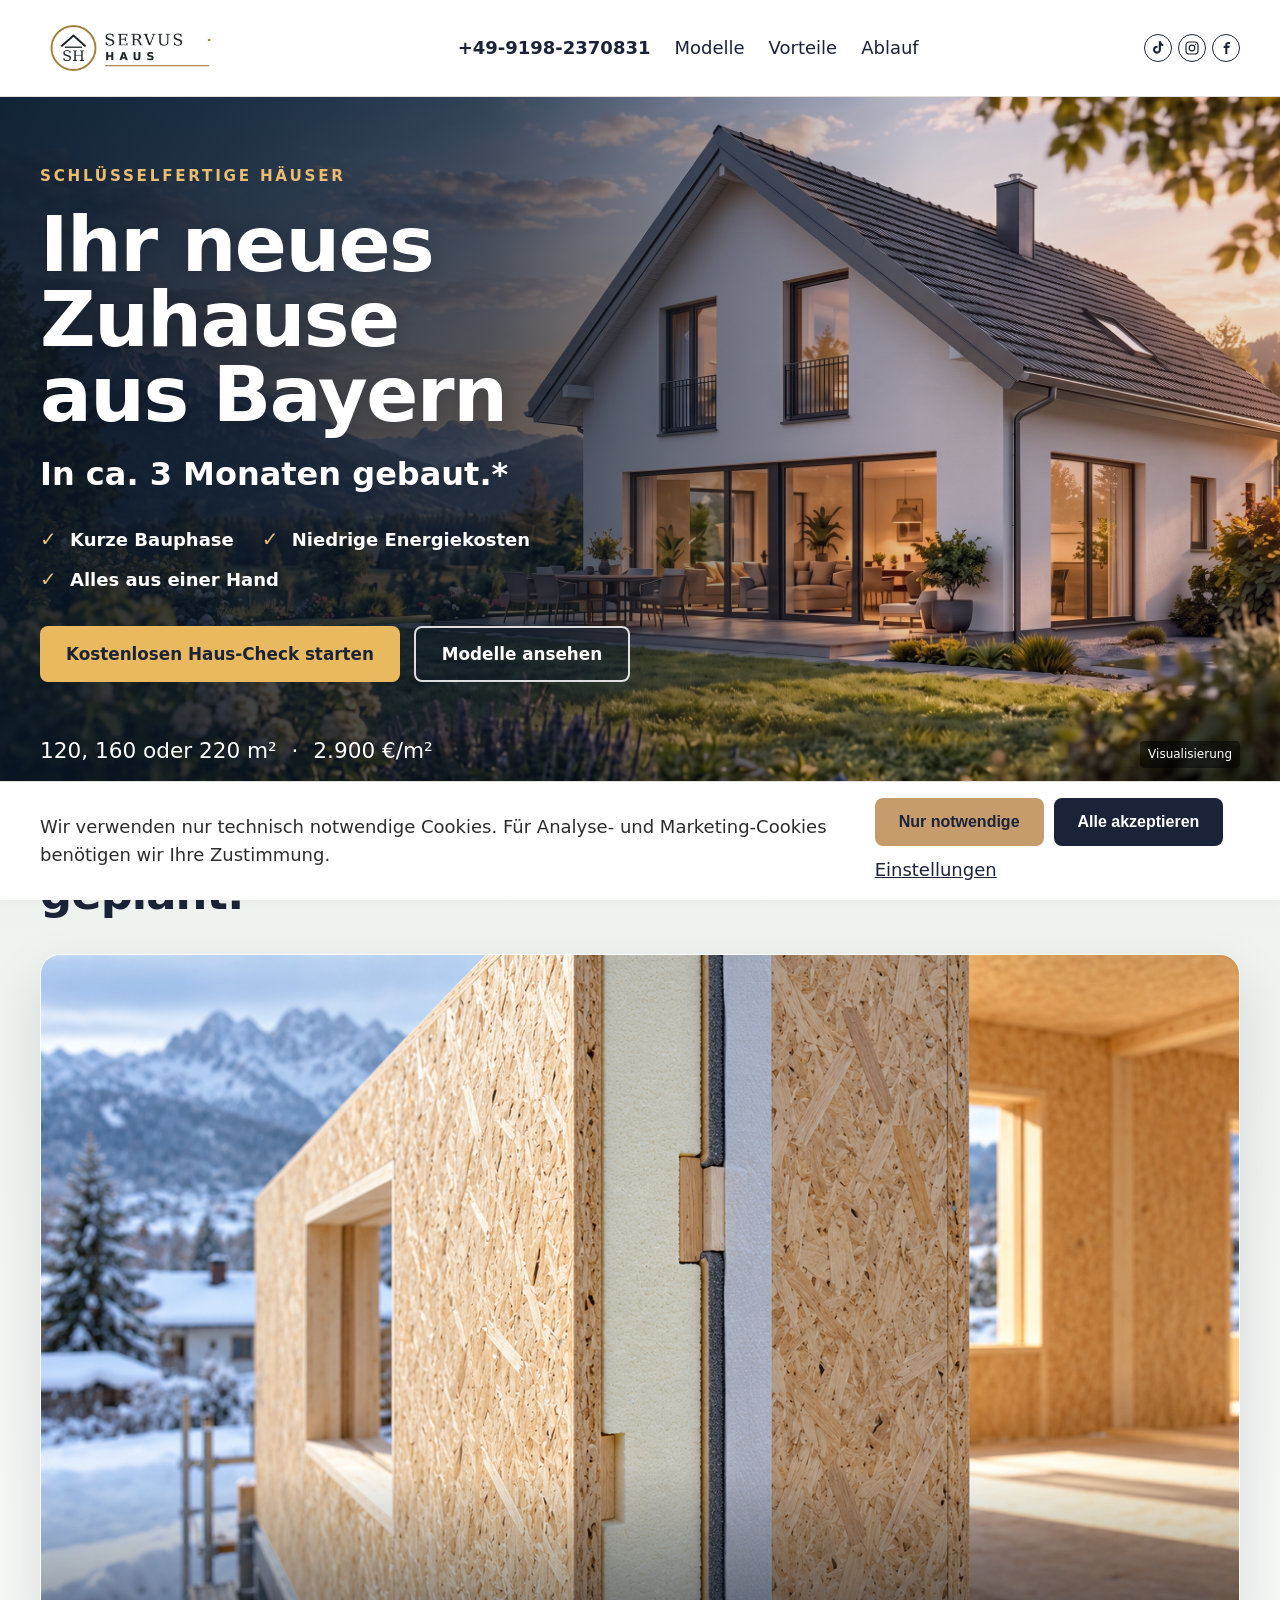
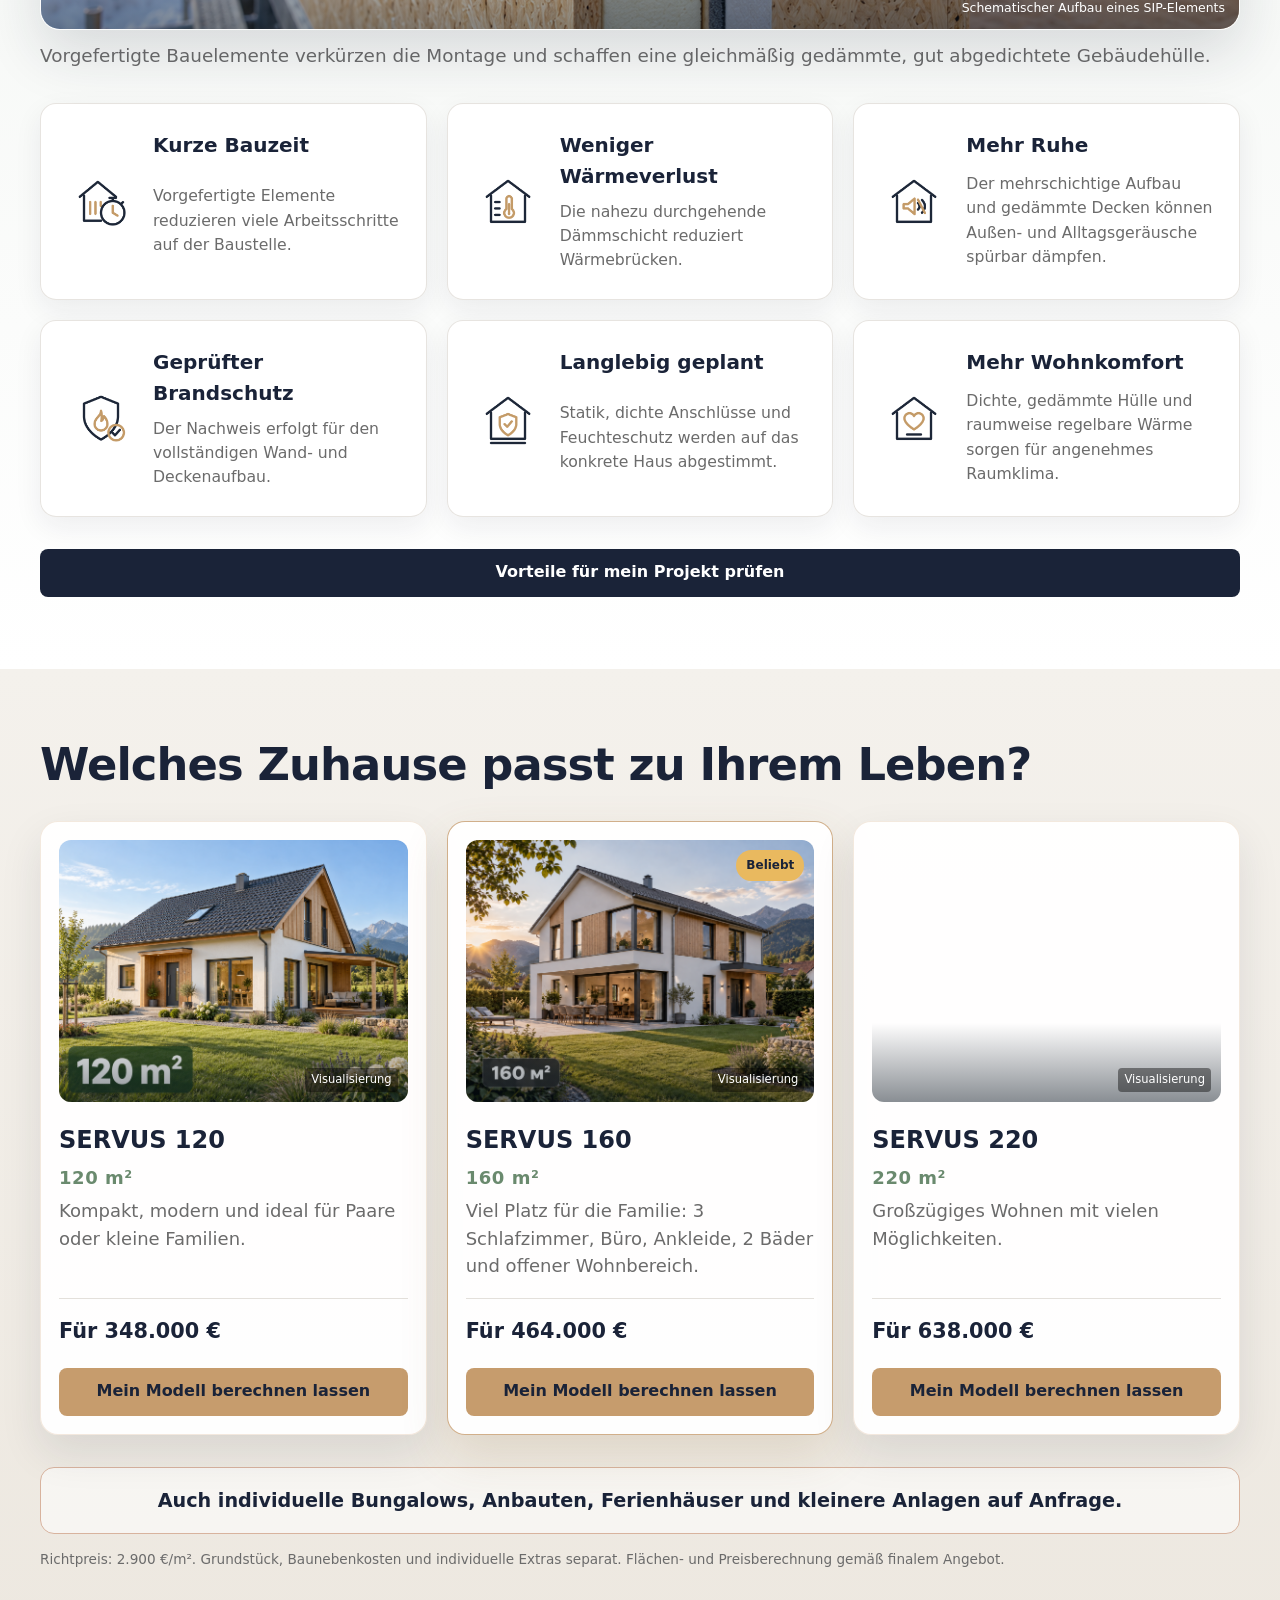
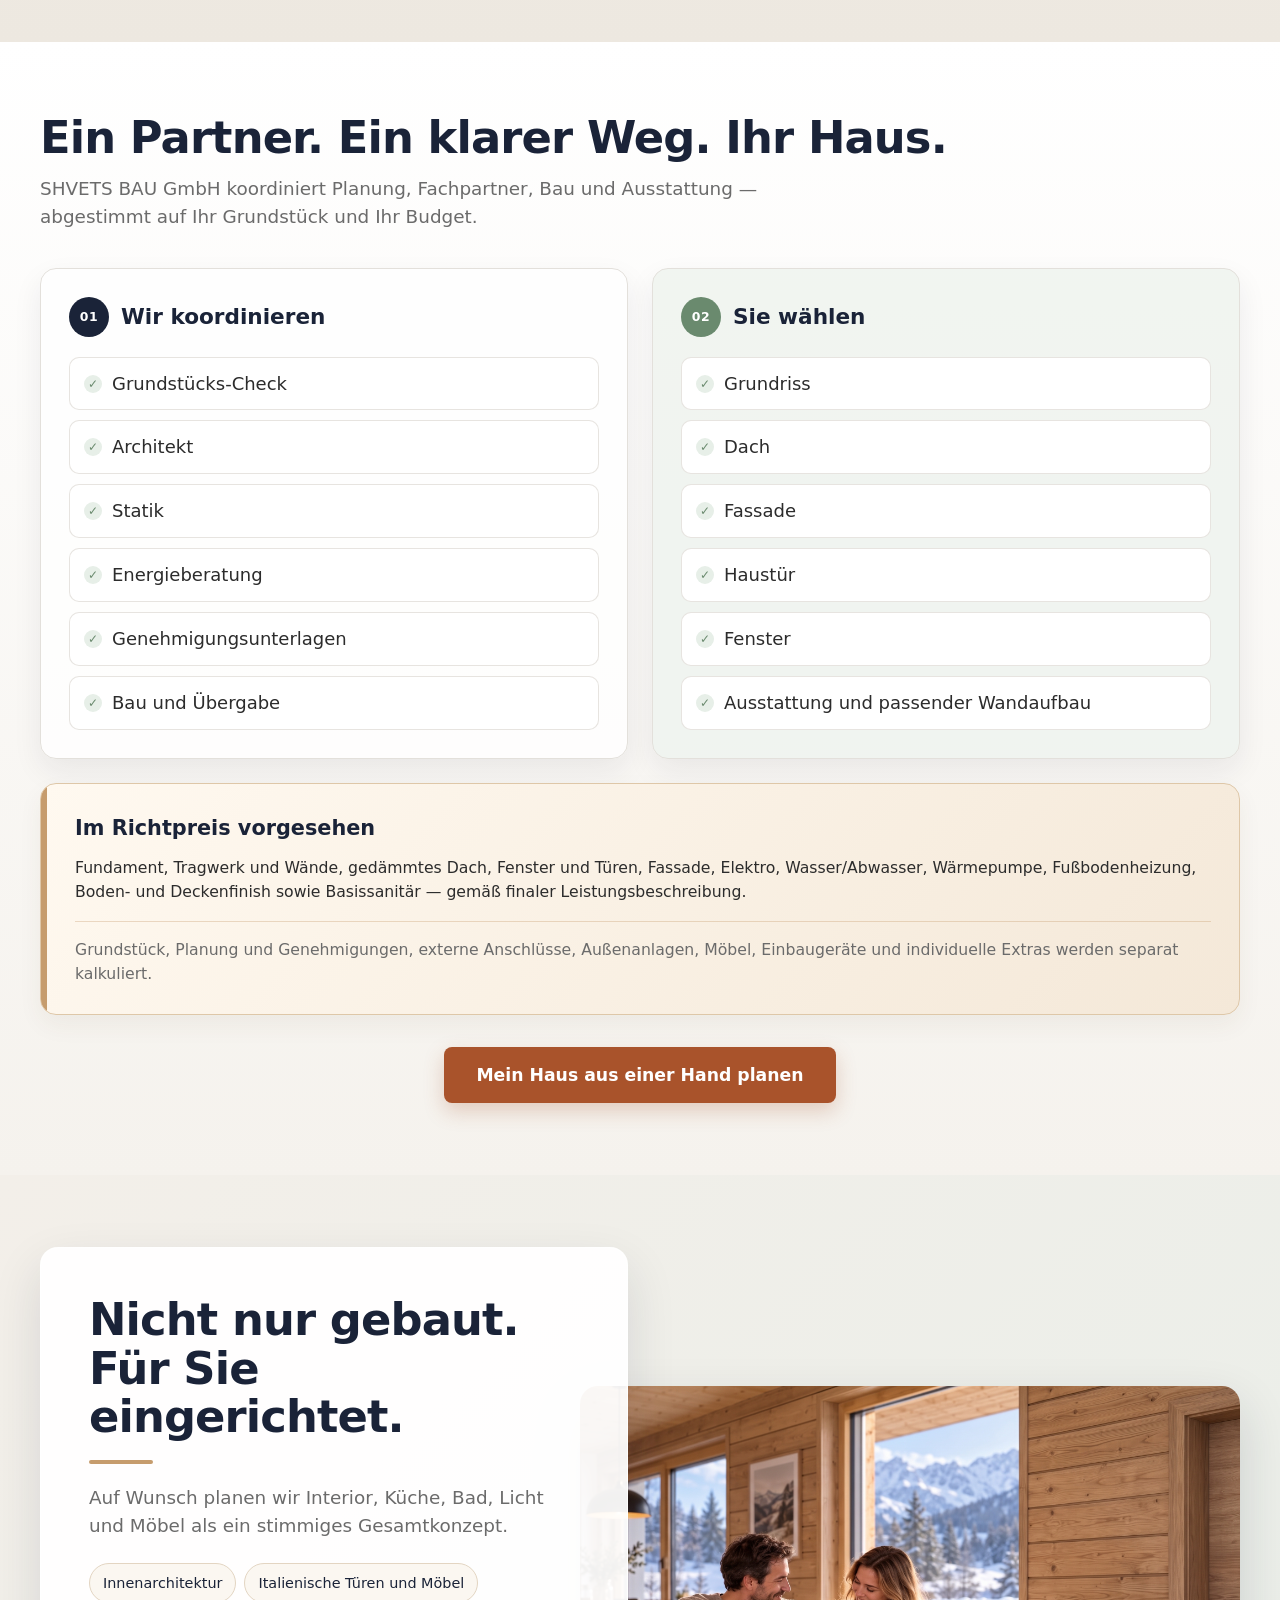
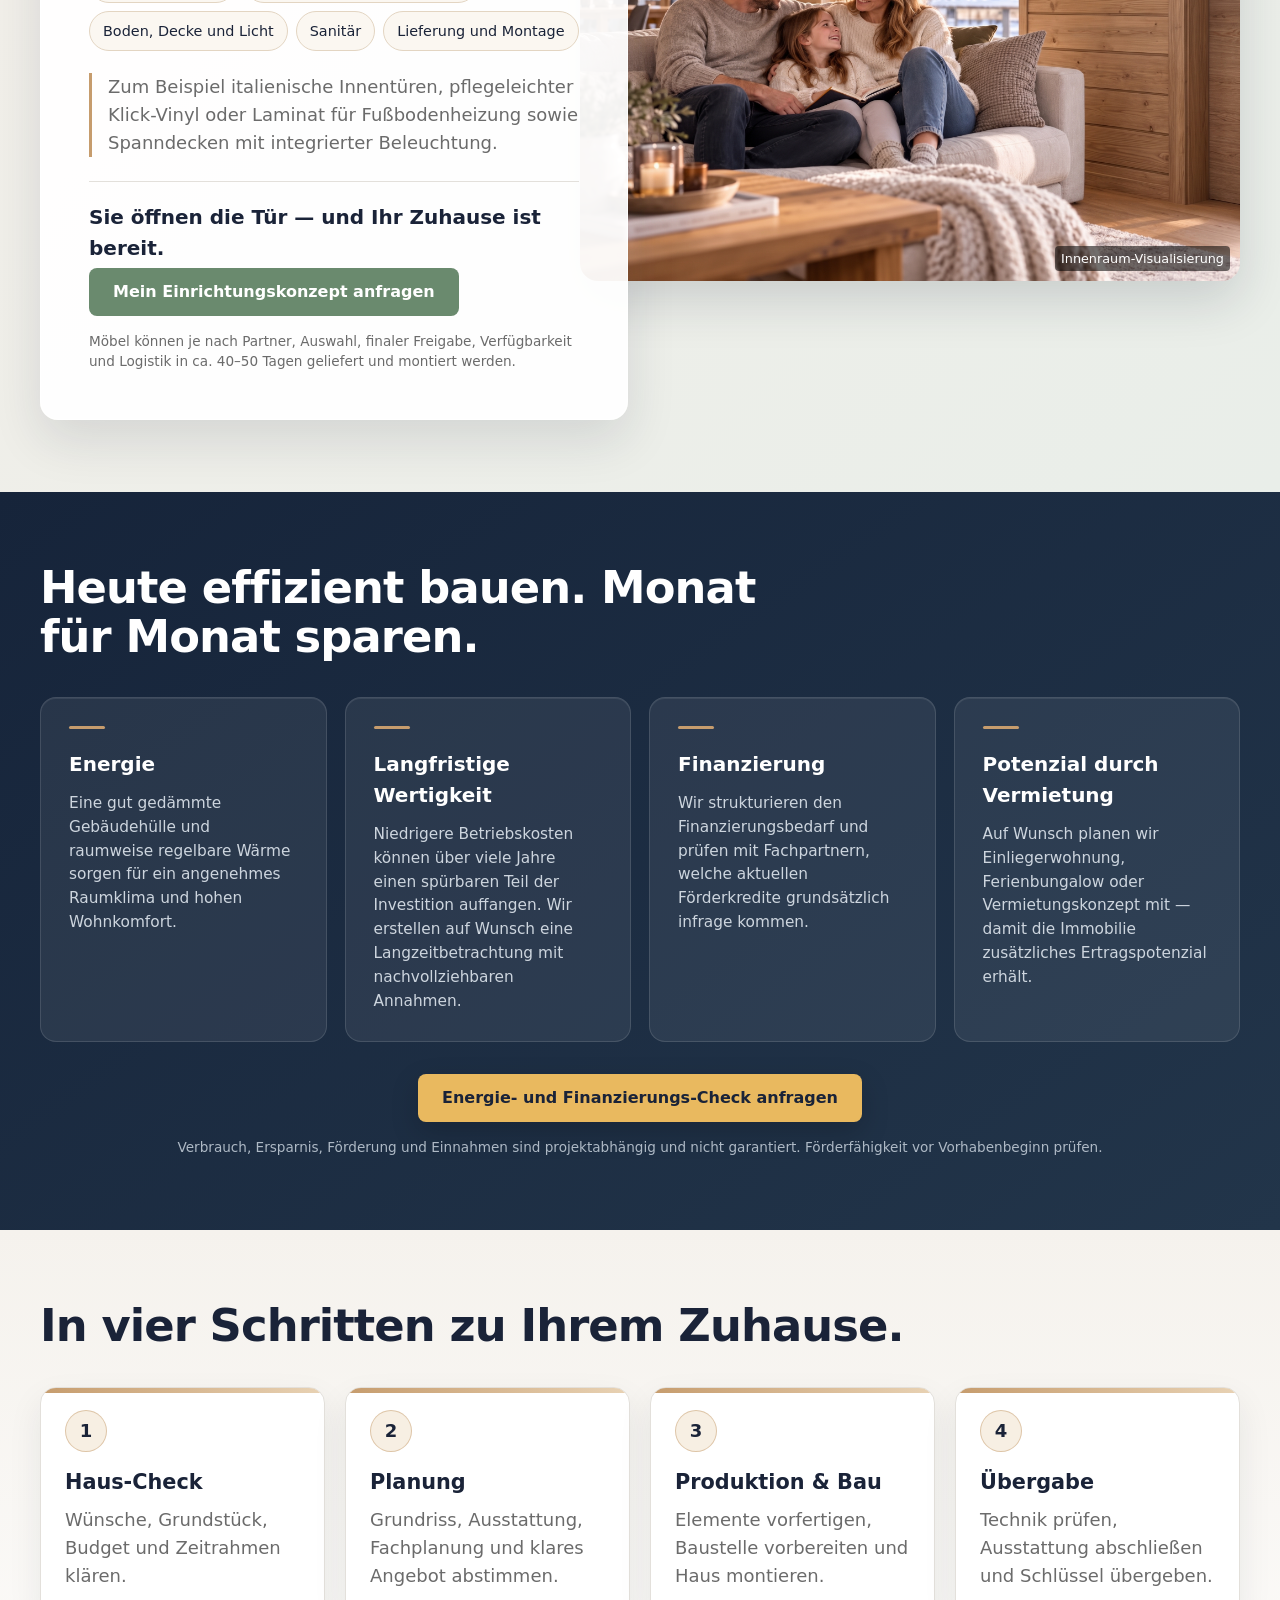
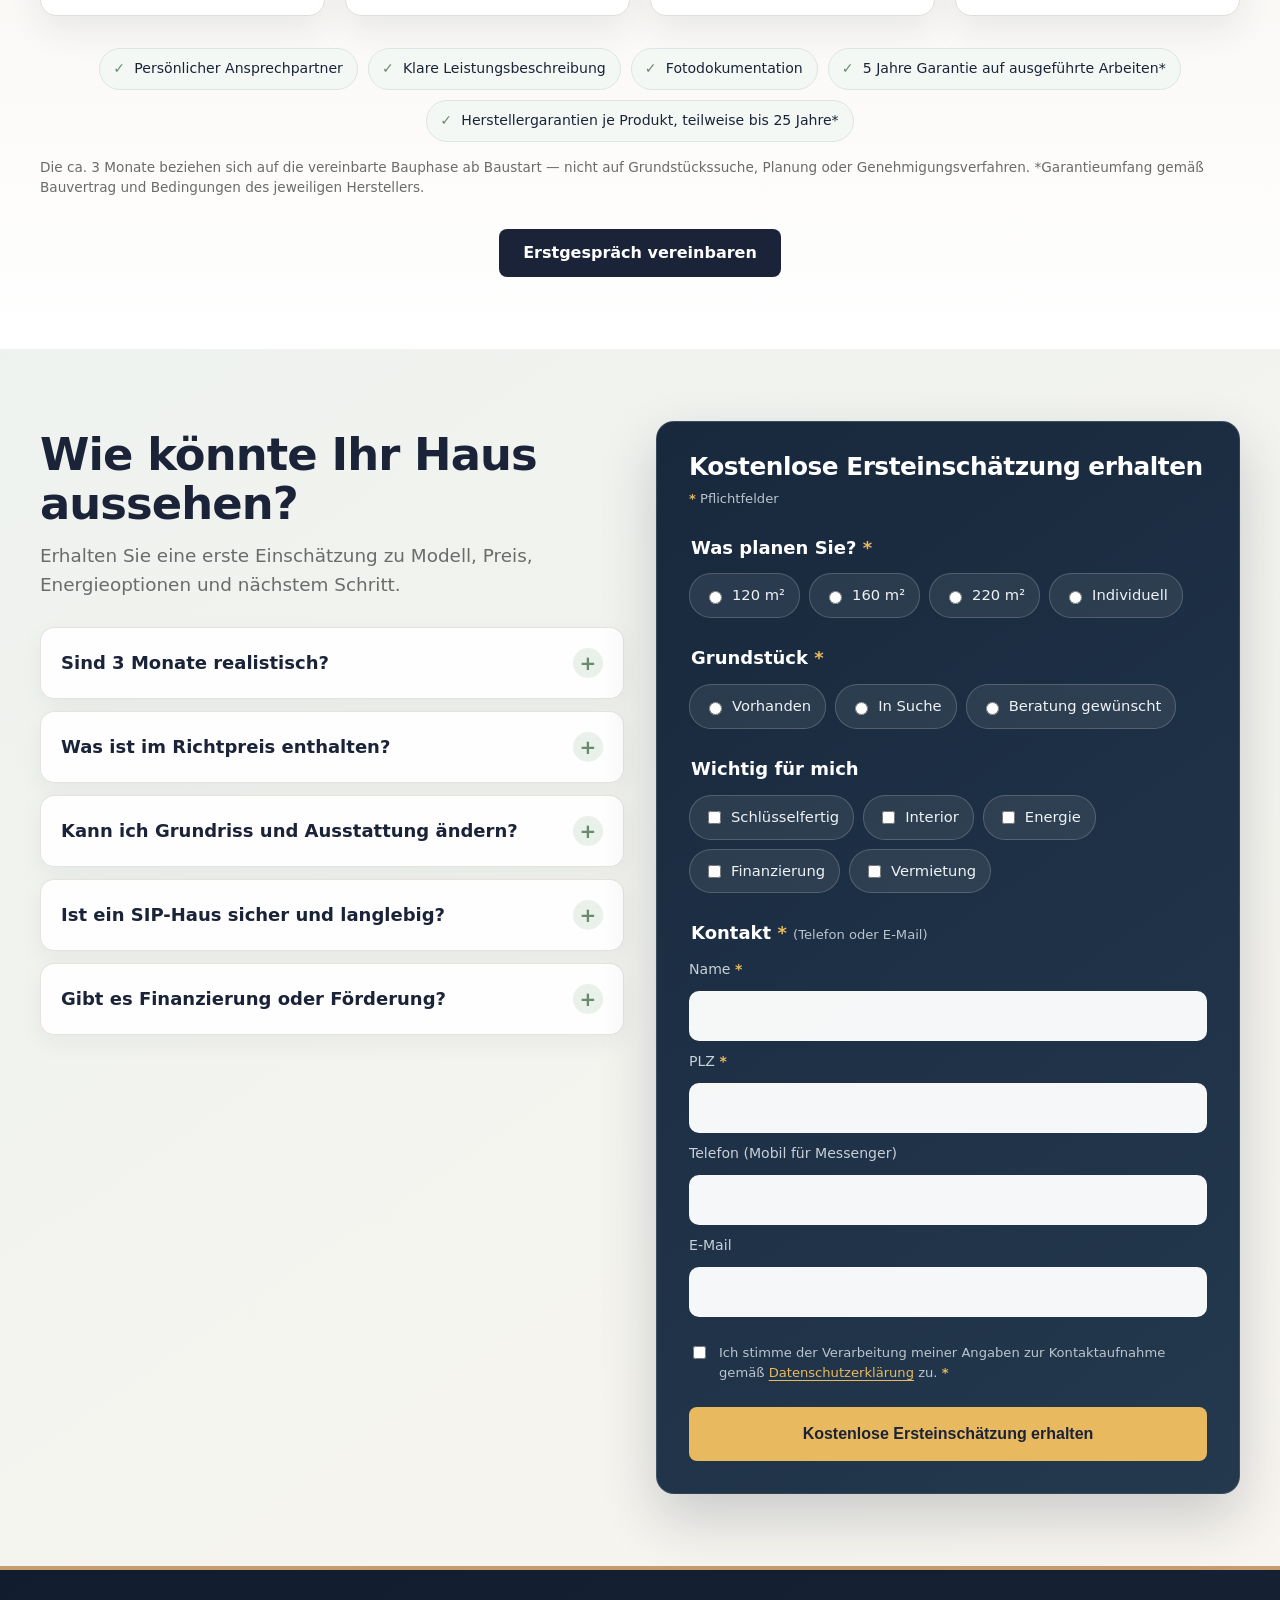
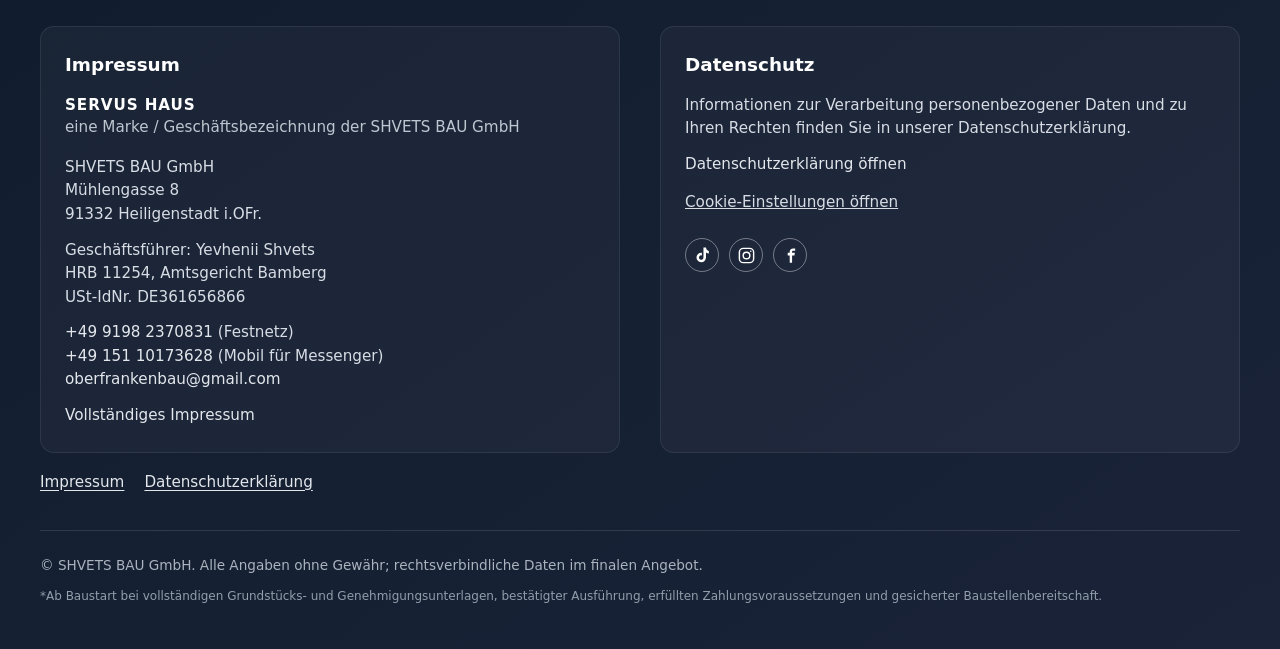
==== commit 526d92eb: "Update landline phone number to +49 9198 2370831 Replace the previous Festnetz number (+49 177 50118" ====
--- a/index.html
+++ b/index.html
@@ -34,9 +34,9 @@
   <header class="site-header" id="header">
     <div class="container header-inner">
       <a href="#" class="logo"><img src="images/logo.jpeg" alt="SERVUS HAUS" class="logo-img" /></a>
-      <a href="tel:+491775011880" class="header-phone" data-cta="phone_click_mobile">+49-177-5011880</a>
+      <a href="tel:+4991982370831" class="header-phone" data-cta="phone_click_mobile">+49-9198-2370831</a>
       <nav class="main-nav" aria-label="Hauptnavigation">
-        <a href="tel:+491775011880" class="nav-link phone" data-cta="phone_click">+49-177-5011880</a>
+        <a href="tel:+4991982370831" class="nav-link phone" data-cta="phone_click">+49-9198-2370831</a>
         <a href="#modelle" class="nav-link" data-cta="nav_modelle">Modelle</a>
         <a href="#vorteile" class="nav-link" data-cta="nav_vorteile">Vorteile</a>
         <a href="#ablauf" class="nav-link" data-cta="nav_ablauf">Ablauf</a>
@@ -51,7 +51,7 @@
       </button>
     </div>
     <div class="mobile-menu" id="mobile-menu" hidden>
-      <a href="tel:+491775011880" data-cta="phone_click">+49-177-5011880</a>
+      <a href="tel:+4991982370831" data-cta="phone_click">+49-9198-2370831</a>
       <a href="#modelle" data-cta="nav_modelle">Modelle</a>
       <a href="#vorteile" data-cta="nav_vorteile">Vorteile</a>
       <a href="#ablauf" data-cta="nav_ablauf">Ablauf</a>
@@ -387,7 +387,7 @@
           <p class="brand-legal"><strong>SERVUS HAUS</strong><br>eine Marke / Geschäftsbezeichnung der SHVETS BAU GmbH</p>
           <p>SHVETS BAU GmbH<br>Mühlengasse 8<br>91332 Heiligenstadt i.OFr.</p>
           <p>Geschäftsführer: Yevhenii Shvets<br>HRB 11254, Amtsgericht Bamberg<br>USt-IdNr. DE361656866</p>
-          <p><a href="tel:+491775011880" data-cta="phone_click_footer">+49 177 5011880</a> (Festnetz)<br><a href="tel:+4915110173628" data-cta="phone_click_footer">+49 151 10173628</a> (Mobil für Messenger)<br><a href="mailto:oberfrankenbau@gmail.com" data-cta="email_click">oberfrankenbau@gmail.com</a></p>
+          <p><a href="tel:+4991982370831" data-cta="phone_click_footer">+49 9198 2370831</a> (Festnetz)<br><a href="tel:+4915110173628" data-cta="phone_click_footer">+49 151 10173628</a> (Mobil für Messenger)<br><a href="mailto:oberfrankenbau@gmail.com" data-cta="email_click">oberfrankenbau@gmail.com</a></p>
           <p><a href="impressum.html">Vollständiges Impressum</a></p>
         </div>
         <div id="datenschutz">
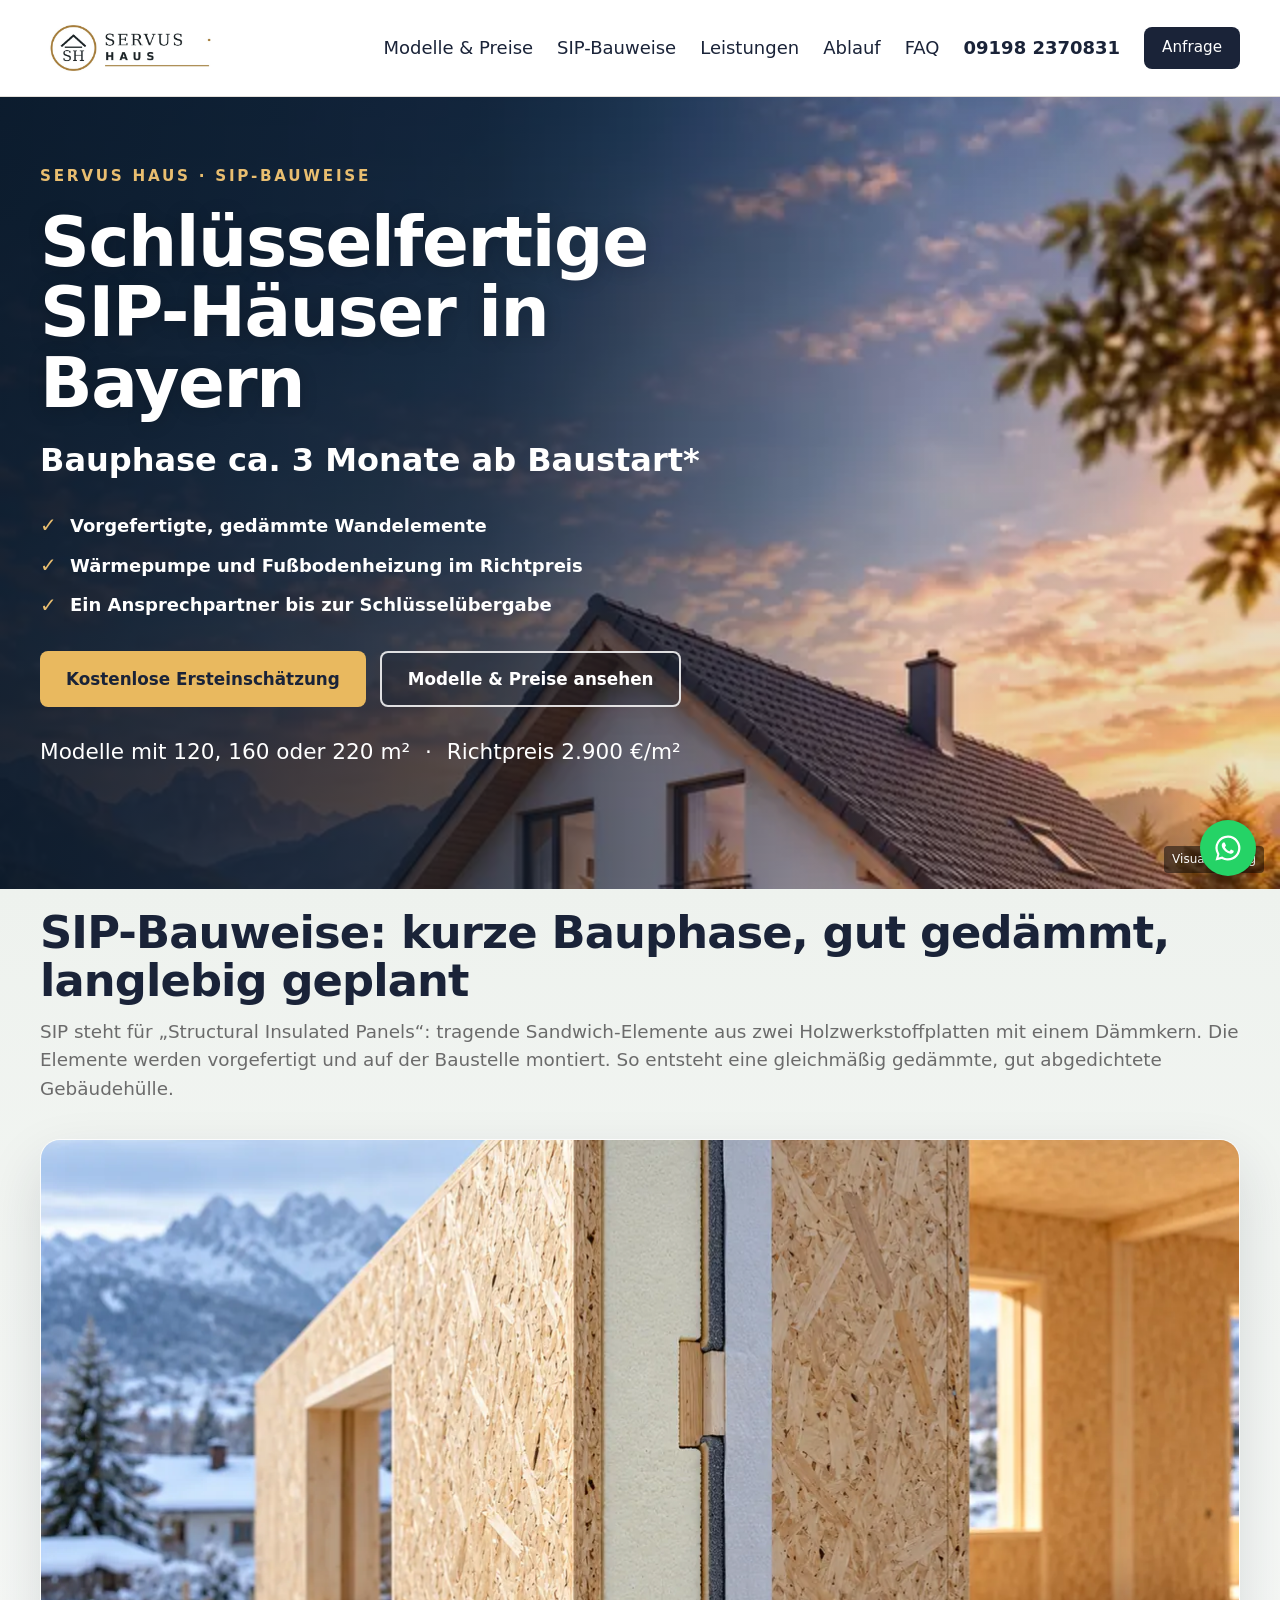
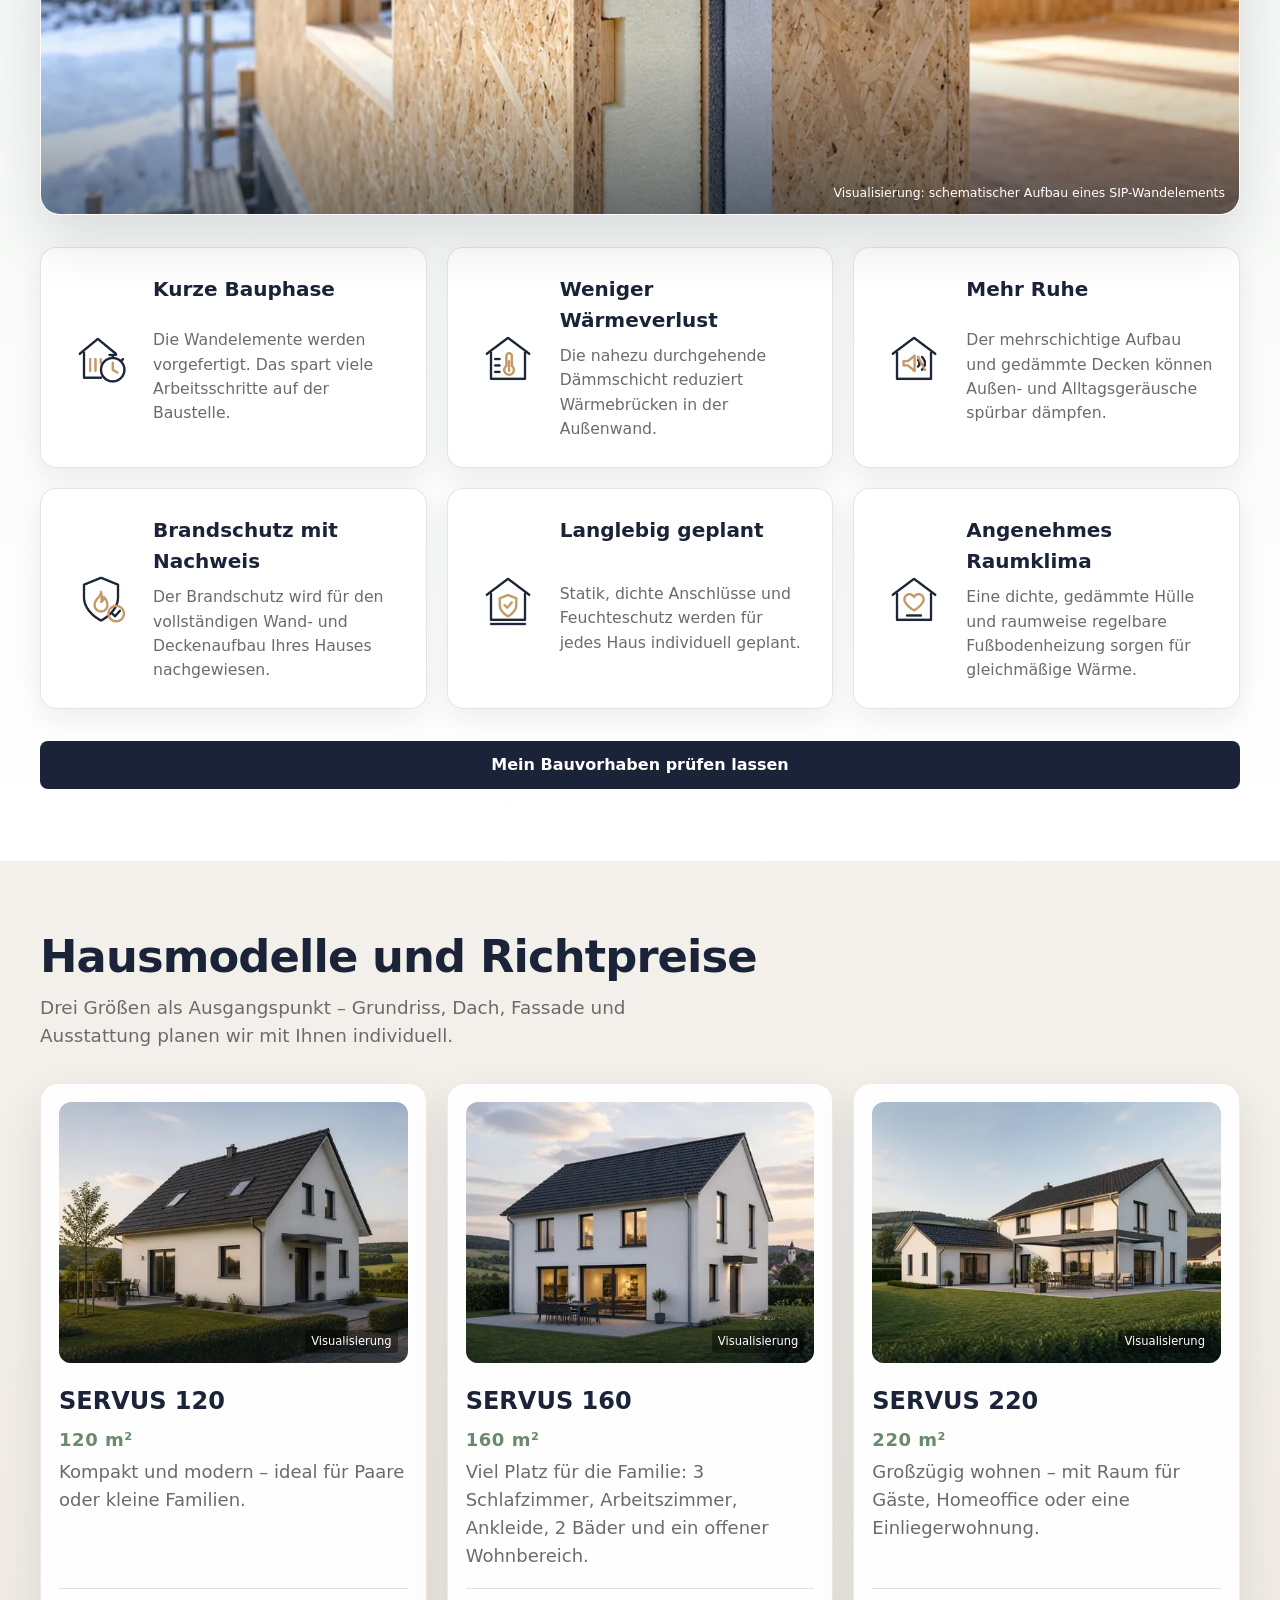
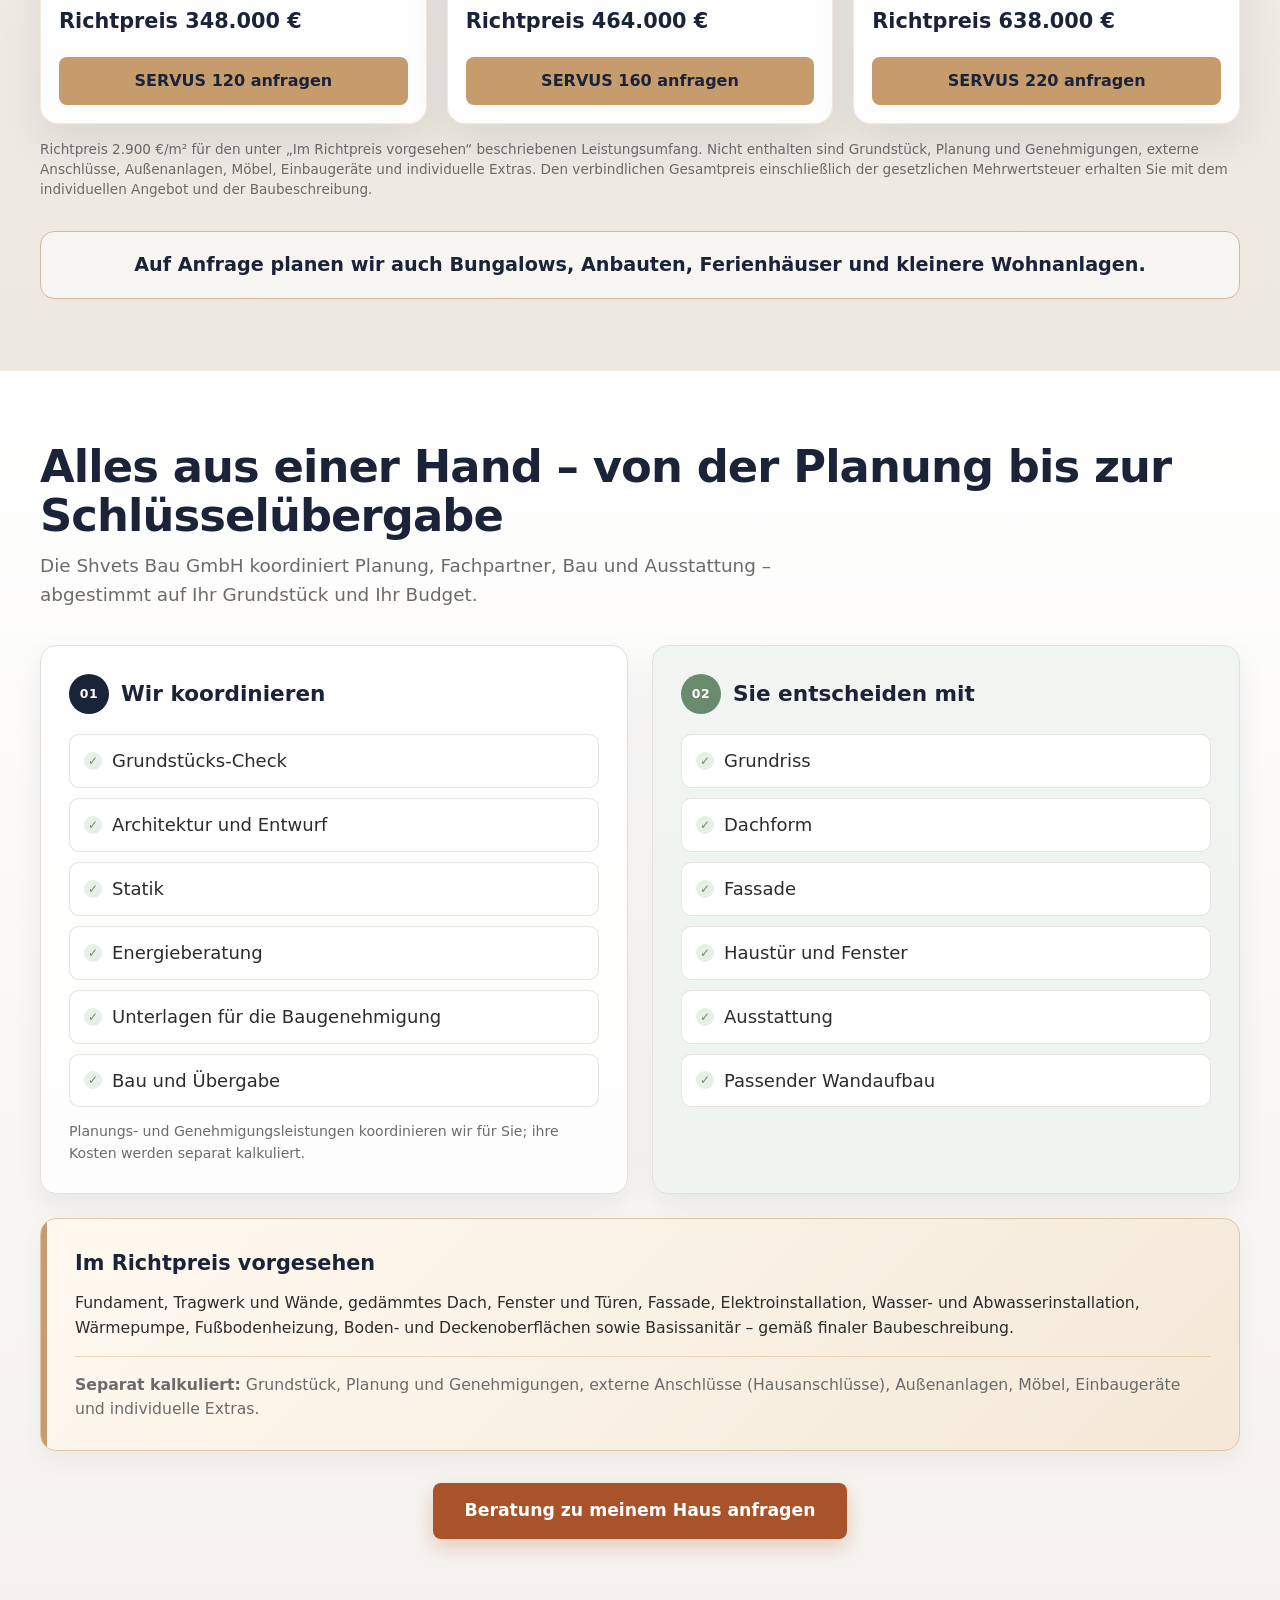
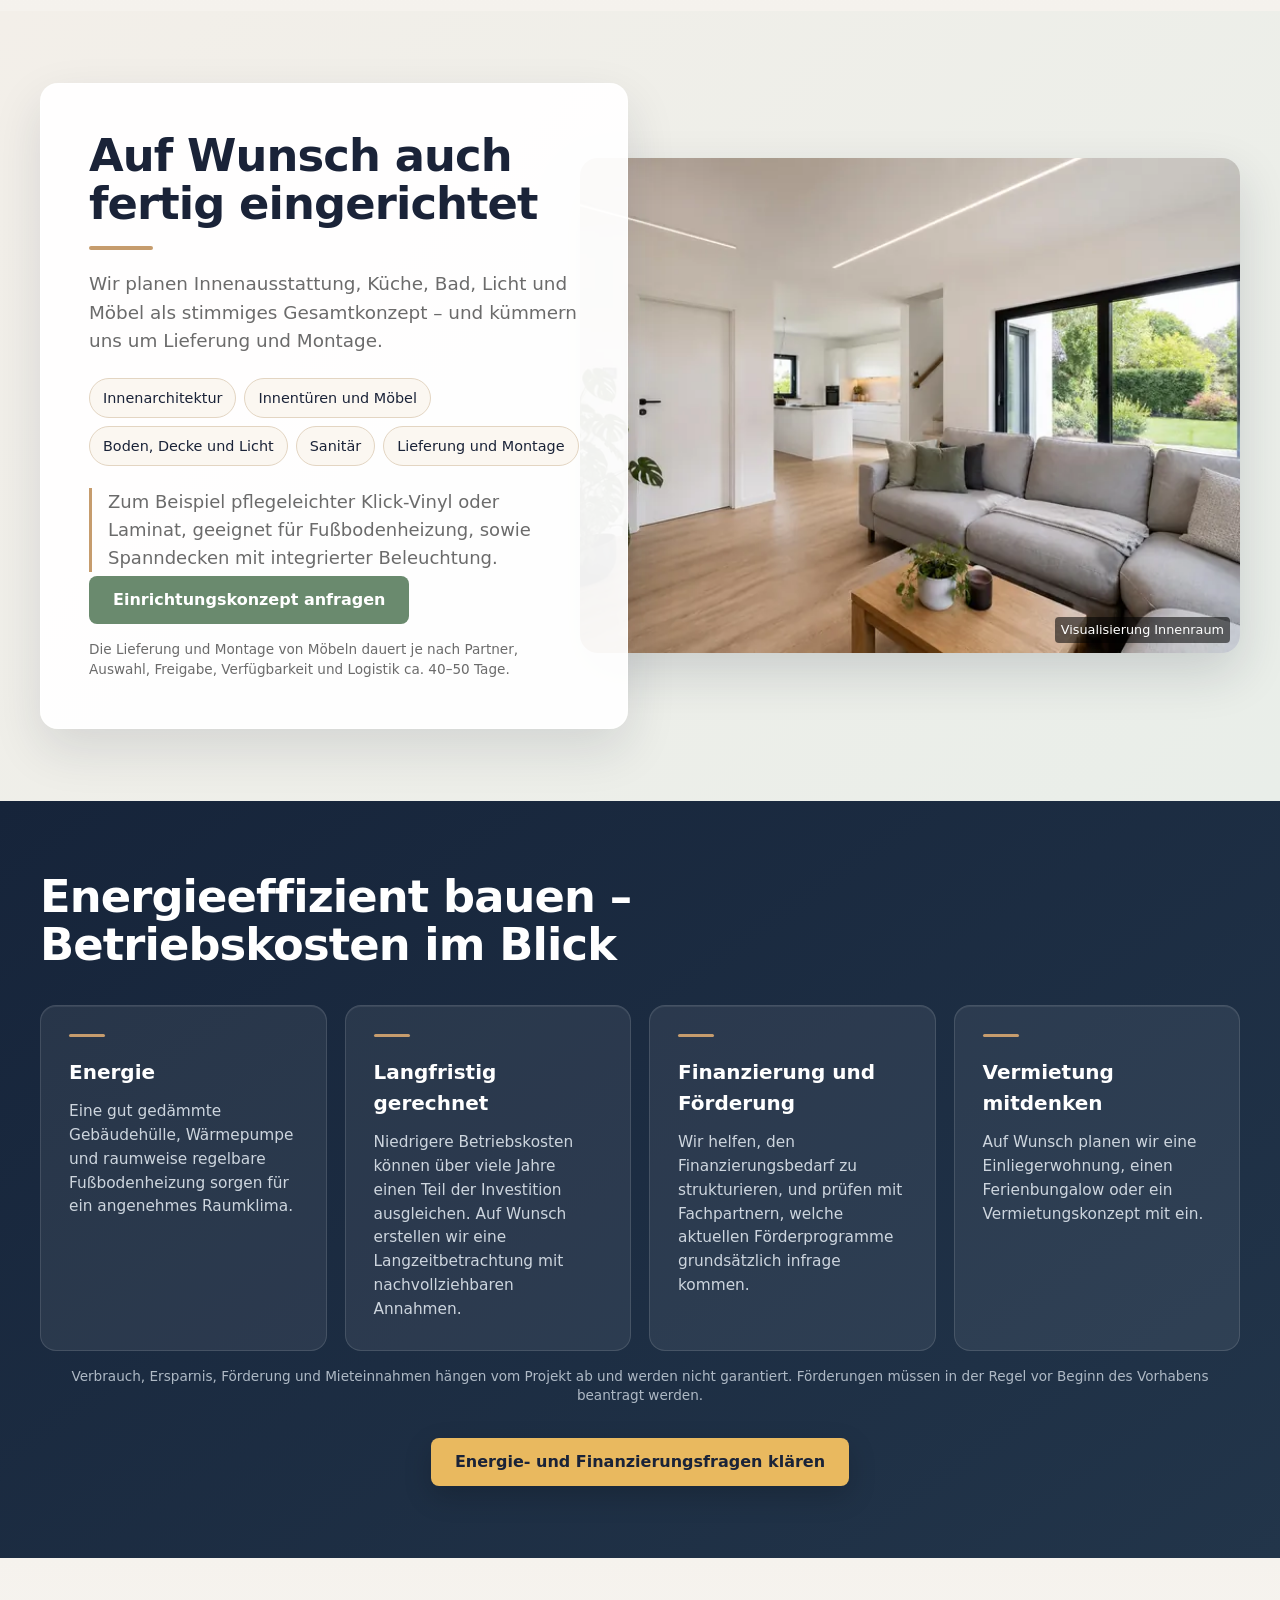
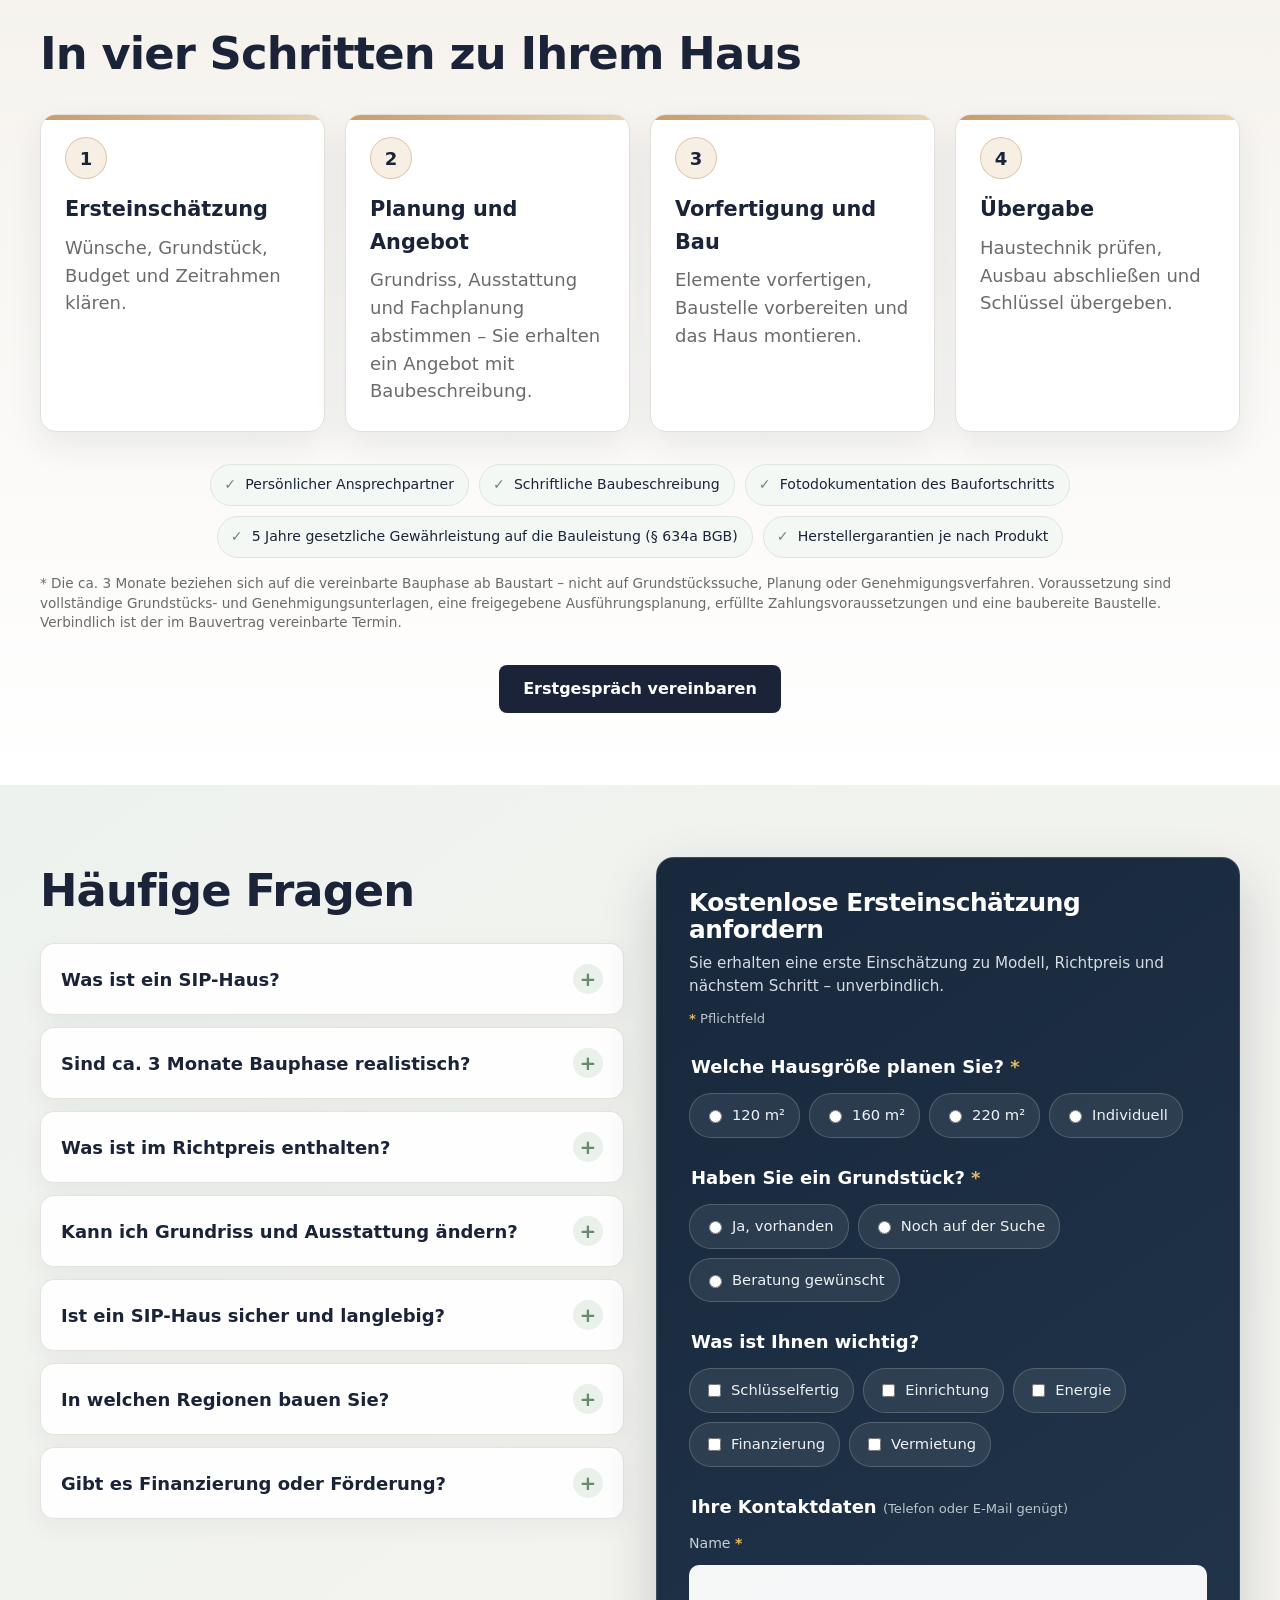
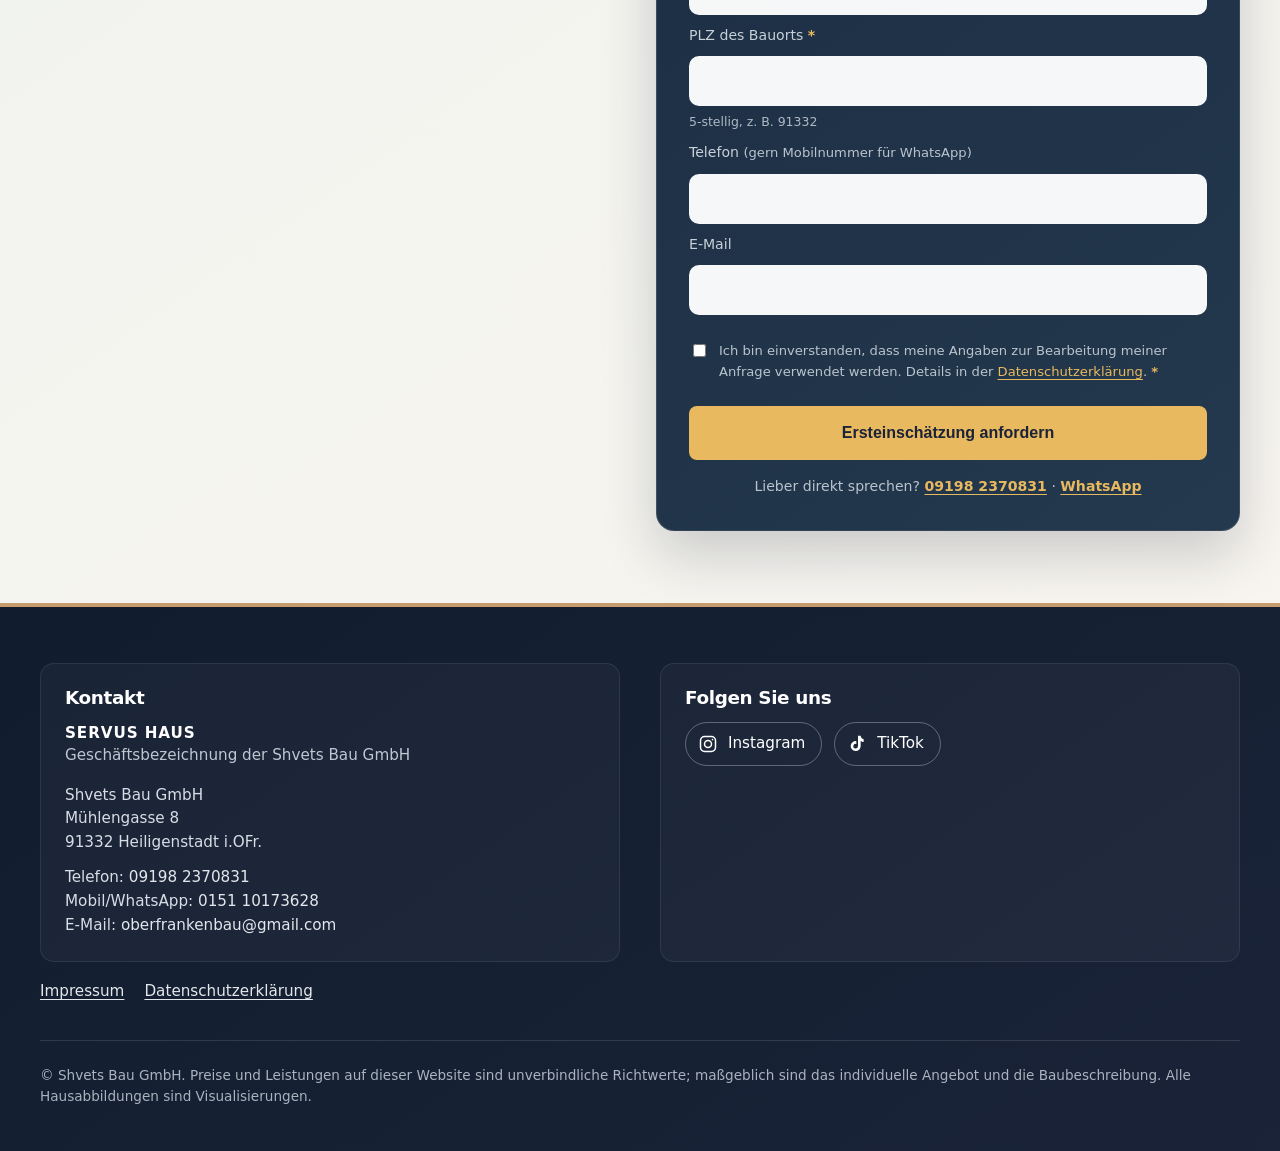
==== commit ec0baca7: "Add 404 page, optimize images to WebP, update legal pages with hosting/data transfer details, improv" ====
--- a/index.html
+++ b/index.html
@@ -3,106 +3,138 @@
 <head>
   <meta charset="utf-8">
   <meta name="viewport" content="width=device-width, initial-scale=1.0">
-  <title>Schlüsselfertige Häuser in Bayern | SERVUS HAUS</title>
-  <meta name="description" content="Energieeffizient, individuell geplant und schlüsselfertig. 2.900 €/m². Jetzt Haus-Check anfragen.">
+  <title>SIP-Haus schlüsselfertig in Bayern | SERVUS HAUS</title>
+  <meta name="description" content="Schlüsselfertige SIP-Häuser mit 120, 160 oder 220 m² von SERVUS HAUS (Shvets Bau GmbH, Oberfranken). Richtpreis 2.900 €/m², Bauphase ca. 3 Monate ab Baustart. Kostenlose Ersteinschätzung anfordern.">
+  <link rel="canonical" href="https://servushaus.de/">
+  <meta property="og:type" content="website">
+  <meta property="og:locale" content="de_DE">
+  <meta property="og:site_name" content="SERVUS HAUS">
+  <meta property="og:title" content="SIP-Haus schlüsselfertig in Bayern | SERVUS HAUS">
+  <meta property="og:description" content="Schlüsselfertige SIP-Häuser mit 120, 160 oder 220 m². Richtpreis 2.900 €/m². Kostenlose Ersteinschätzung anfordern.">
+  <meta property="og:url" content="https://servushaus.de/">
+  <meta property="og:image" content="https://servushaus.de/images/opt/og-servus-haus.jpg">
+  <meta property="og:image:alt" content="Visualisierung eines weiß verputzten Einfamilienhauses mit dunklem Satteldach">
+  <meta name="theme-color" content="#1A2338">
   <link rel="icon" href="images/favicon.ico" sizes="any">
   <link rel="icon" type="image/png" sizes="32x32" href="images/favicon-32x32.png">
   <link rel="icon" type="image/png" sizes="16x16" href="images/favicon-16x16.png">
   <link rel="apple-touch-icon" sizes="180x180" href="images/apple-touch-icon.png">
-  <link rel="preload" as="image" href="images/Gemini_Generated_Image_4lzpzb4lzpzb4lzp.jpeg" type="image/jpeg" media="(min-width: 720px)" fetchpriority="high">
-  <link rel="preload" as="image" href="images/Gemini_Generated_Image_4wvops4wvops4wvo.jpeg" type="image/jpeg" media="(max-width: 719px)" fetchpriority="high">
-  <link rel="stylesheet" href="styles.css">
-  <script defer src="main.js"></script>
+  <link rel="manifest" href="images/site.webmanifest">
+  <link rel="stylesheet" href="styles.css?v=20260926">
+  <script defer src="main.js?v=20260926"></script>
   <script type="application/ld+json">
   {
     "@context": "https://schema.org",
-    "@type": "Organization",
-    "name": "SHVETS BAU GmbH",
-    "alternateName": "SERVUS HAUS",
-    "url": "https://servus-haus.de",
+    "@type": "HomeAndConstructionBusiness",
+    "@id": "https://servushaus.de/#organization",
+    "name": "SERVUS HAUS",
+    "legalName": "Shvets Bau GmbH",
+    "url": "https://servushaus.de/",
+    "logo": "https://servushaus.de/images/logo.jpeg",
+    "image": "https://servushaus.de/images/opt/og-servus-haus.jpg",
+    "telephone": "+49 9198 2370831",
+    "email": "oberfrankenbau@gmail.com",
+    "vatID": "DE361656866",
     "address": {
       "@type": "PostalAddress",
       "streetAddress": "Mühlengasse 8",
       "postalCode": "91332",
       "addressLocality": "Heiligenstadt i.OFr.",
+      "addressRegion": "Bayern",
       "addressCountry": "DE"
-    }
+    },
+    "areaServed": [
+      { "@type": "State", "name": "Bayern" },
+      { "@type": "State", "name": "Baden-Württemberg" }
+    ],
+    "sameAs": [
+      "https://www.instagram.com/servushaus.de/",
+      "https://www.tiktok.com/@servushaus.de"
+    ]
   }
   </script>
 </head>
 <body>
+  <a class="skip-link" href="#main">Zum Inhalt springen</a>
   <header class="site-header" id="header">
     <div class="container header-inner">
-      <a href="#" class="logo"><img src="images/logo.jpeg" alt="SERVUS HAUS" class="logo-img" /></a>
-      <a href="tel:+4991982370831" class="header-phone" data-cta="phone_click_mobile">+49-9198-2370831</a>
+      <a href="/" class="logo" aria-label="SERVUS HAUS – zur Startseite"><img src="images/logo.jpeg" alt="SERVUS HAUS" class="logo-img" width="1280" height="426"></a>
+      <a href="tel:+4991982370831" class="header-phone" data-cta="phone_click_mobile" aria-label="Anrufen: +49 9198 2370831">
+        <svg viewBox="0 0 24 24" width="18" height="18" aria-hidden="true"><path fill="currentColor" d="M6.6 10.8a15.1 15.1 0 0 0 6.6 6.6l2.2-2.2c.3-.3.7-.4 1-.2 1.1.4 2.3.6 3.6.6.6 0 1 .4 1 1V20c0 .6-.4 1-1 1A17 17 0 0 1 3 4c0-.6.4-1 1-1h3.5c.6 0 1 .4 1 1 0 1.3.2 2.5.6 3.6.1.3 0 .7-.2 1l-2.3 2.2Z"/></svg>
+        <span>09198 2370831</span>
+      </a>
       <nav class="main-nav" aria-label="Hauptnavigation">
-        <a href="tel:+4991982370831" class="nav-link phone" data-cta="phone_click">+49-9198-2370831</a>
-        <a href="#modelle" class="nav-link" data-cta="nav_modelle">Modelle</a>
-        <a href="#vorteile" class="nav-link" data-cta="nav_vorteile">Vorteile</a>
+        <a href="#modelle" class="nav-link" data-cta="nav_modelle">Modelle &amp; Preise</a>
+        <a href="#vorteile" class="nav-link" data-cta="nav_vorteile">SIP-Bauweise</a>
+        <a href="#leistungen" class="nav-link" data-cta="nav_leistungen">Leistungen</a>
         <a href="#ablauf" class="nav-link" data-cta="nav_ablauf">Ablauf</a>
+        <a href="#faq" class="nav-link" data-cta="nav_faq">FAQ</a>
+        <a href="tel:+4991982370831" class="nav-link phone" data-cta="phone_click">09198 2370831</a>
+        <a href="#anfrage" class="btn btn-primary btn-small" data-cta="nav_anfrage">Anfrage</a>
       </nav>
-      <div class="social-icons social-icons-header" aria-label="Soziale Netzwerke">
-        <span class="social-icon" role="img" aria-label="TikTok"><svg viewBox="0 0 24 24" aria-hidden="true"><path d="M13.2 2h3.2c.25 2.35 1.55 3.8 3.6 4.2v3.25a8 8 0 0 1-3.6-1.2v6.25a6 6 0 1 1-5.2-5.95v3.3a2.8 2.8 0 1 0 2 2.65V2Z"/></svg></span>
-        <span class="social-icon" role="img" aria-label="Instagram"><svg viewBox="0 0 24 24" aria-hidden="true"><rect x="3" y="3" width="18" height="18" rx="5"/><circle cx="12" cy="12" r="4.2"/><circle cx="17.4" cy="6.7" r="1" class="social-icon-fill"/></svg></span>
-        <span class="social-icon" role="img" aria-label="Facebook"><svg viewBox="0 0 24 24" aria-hidden="true"><path d="M14 8.5V7.2c0-.9.6-1.1 1.1-1.1h2.8V3.2L15.4 3C12.5 3 11 4.7 11 7v1.5H8.5V12H11v9h3v-9h3l.5-3.5H14Z"/></svg></span>
-      </div>
-      <button class="menu-toggle" aria-label="Menü öffnen" aria-expanded="false" aria-controls="mobile-menu">
+      <button class="menu-toggle" type="button" aria-label="Menü öffnen" aria-expanded="false" aria-controls="mobile-menu">
         <span></span><span></span><span></span>
       </button>
     </div>
     <div class="mobile-menu" id="mobile-menu" hidden>
-      <a href="tel:+4991982370831" data-cta="phone_click">+49-9198-2370831</a>
-      <a href="#modelle" data-cta="nav_modelle">Modelle</a>
-      <a href="#vorteile" data-cta="nav_vorteile">Vorteile</a>
+      <a href="#modelle" data-cta="nav_modelle">Modelle &amp; Preise</a>
+      <a href="#vorteile" data-cta="nav_vorteile">SIP-Bauweise</a>
+      <a href="#leistungen" data-cta="nav_leistungen">Leistungen</a>
       <a href="#ablauf" data-cta="nav_ablauf">Ablauf</a>
-      <div class="social-icons social-icons-mobile" aria-label="Soziale Netzwerke">
-        <span class="social-icon" role="img" aria-label="TikTok"><svg viewBox="0 0 24 24" aria-hidden="true"><path d="M13.2 2h3.2c.25 2.35 1.55 3.8 3.6 4.2v3.25a8 8 0 0 1-3.6-1.2v6.25a6 6 0 1 1-5.2-5.95v3.3a2.8 2.8 0 1 0 2 2.65V2Z"/></svg></span>
-        <span class="social-icon" role="img" aria-label="Instagram"><svg viewBox="0 0 24 24" aria-hidden="true"><rect x="3" y="3" width="18" height="18" rx="5"/><circle cx="12" cy="12" r="4.2"/><circle cx="17.4" cy="6.7" r="1" class="social-icon-fill"/></svg></span>
-        <span class="social-icon" role="img" aria-label="Facebook"><svg viewBox="0 0 24 24" aria-hidden="true"><path d="M14 8.5V7.2c0-.9.6-1.1 1.1-1.1h2.8V3.2L15.4 3C12.5 3 11 4.7 11 7v1.5H8.5V12H11v9h3v-9h3l.5-3.5H14Z"/></svg></span>
+      <a href="#faq" data-cta="nav_faq">FAQ</a>
+      <a href="#anfrage" data-cta="nav_anfrage">Kostenlose Ersteinschätzung</a>
+      <div class="mobile-contact">
+        <a href="tel:+4991982370831" data-cta="phone_click">Anrufen: 09198 2370831</a>
+        <a href="https://wa.me/4915110173628" target="_blank" rel="noopener" data-cta="whatsapp_click">WhatsApp: 0151 10173628</a>
+        <a href="mailto:oberfrankenbau@gmail.com" data-cta="email_click">E-Mail schreiben</a>
       </div>
     </div>
   </header>
 
-  <main>
+  <main id="main">
     <section class="hero" id="hero" aria-labelledby="hero-h1">
+      <picture class="hero-bg">
+        <source media="(max-width: 719px)" srcset="images/opt/hero-mobile-640.webp 640w, images/opt/hero-mobile-960.webp 960w" sizes="100vw">
+        <img src="images/opt/hero-desktop-1280.webp" srcset="images/opt/hero-desktop-1280.webp 1280w, images/opt/hero-desktop-1920.webp 1920w" sizes="100vw" alt="" width="1920" height="960" fetchpriority="high" decoding="async">
+      </picture>
       <div class="container hero-inner">
         <div class="hero-content">
-          <span class="kicker">SCHLÜSSELFERTIGE HÄUSER</span>
-          <h1 id="hero-h1">Ihr neues Zuhause<br> aus Bayern</h1>
-          <p class="hero-subtitle">In ca. 3 Monaten gebaut.*</p>
+          <p class="kicker">SERVUS HAUS · SIP-Bauweise</p>
+          <h1 id="hero-h1">Schlüsselfertige SIP-Häuser in Bayern</h1>
+          <p class="hero-subtitle">Bauphase ca. 3 Monate ab Baustart<a href="#fn-bauzeit" class="fn-ref" aria-label="Hinweis zur Bauzeit">*</a></p>
           <ul class="hero-bullets">
-            <li>Kurze Bauphase</li>
-            <li>Niedrige Energiekosten</li>
-            <li>Alles aus einer Hand</li>
+            <li>Vorgefertigte, gedämmte Wandelemente</li>
+            <li>Wärmepumpe und Fußbodenheizung im Richtpreis</li>
+            <li>Ein Ansprechpartner bis zur Schlüsselübergabe</li>
           </ul>
           <div class="hero-ctas">
-            <a href="#anfrage" class="btn btn-primary" data-cta="hero_hauscheck">Kostenlosen Haus-Check starten</a>
-            <a href="#modelle" class="btn btn-secondary" data-cta="hero_modelle">Modelle ansehen</a>
+            <a href="#anfrage" class="btn btn-primary" data-cta="hero_anfrage">Kostenlose Ersteinschätzung</a>
+            <a href="#modelle" class="btn btn-secondary" data-cta="hero_modelle">Modelle &amp; Preise ansehen</a>
           </div>
-        </div>
-        <p class="hero-price"><span>120, 160 oder 220 m²</span><span>2.900 €/m²</span></p>
-        <span class="hero-visual-label">Visualisierung</span>
-      </div>
+          <p class="hero-price"><span>Modelle mit 120, 160 oder 220 m²</span><span>Richtpreis 2.900 €/m²</span></p>
+        </div>
+      </div>
+      <span class="hero-visual-label">Visualisierung</span>
     </section>
 
     <section class="sip" id="vorteile" aria-labelledby="sip-heading">
       <div class="container">
-        <h2 id="sip-heading">Kurze Bauzeit. Angenehm warm. Für viele Jahre geplant.</h2>
+        <h2 id="sip-heading">SIP-Bauweise: kurze Bauphase, gut gedämmt, langlebig geplant</h2>
+        <p class="lead">SIP steht für „Structural Insulated Panels“: tragende Sandwich-Elemente aus zwei Holzwerkstoffplatten mit einem Dämmkern. Die Elemente werden vorgefertigt und auf der Baustelle montiert. So entsteht eine gleichmäßig gedämmte, gut abgedichtete Gebäudehülle.</p>
         <figure class="sip-section-fig">
-          <img src="images/sip-section.png" alt="Schematischer Aufbau eines SIP-Elements" width="1448" height="1086" loading="lazy" decoding="async">
-          <figcaption>Schematischer Aufbau eines SIP-Elements</figcaption>
+          <img src="images/opt/sip-wandaufbau-1200.webp" srcset="images/opt/sip-wandaufbau-640.webp 640w, images/opt/sip-wandaufbau-1200.webp 1200w" sizes="(min-width: 1180px) 1100px, 100vw" alt="Visualisierung eines SIP-Wandelements im Querschnitt mit Holzwerkstoffplatten und Dämmkern" width="1200" height="900" loading="lazy" decoding="async">
+          <figcaption>Visualisierung: schematischer Aufbau eines SIP-Wandelements</figcaption>
         </figure>
-        <p class="lead">Vorgefertigte Bauelemente verkürzen die Montage und schaffen eine gleichmäßig gedämmte, gut abgedichtete Gebäudehülle.</p>
         <div class="cards-grid six">
           <article class="card">
             <img class="card-icon" src="images/01-schnell-aufgebaut.png" alt="" width="512" height="512" loading="lazy" decoding="async">
-            <h3>Kurze Bauzeit</h3>
-            <p>Vorgefertigte Elemente reduzieren viele Arbeitsschritte auf der Baustelle.</p>
+            <h3>Kurze Bauphase</h3>
+            <p>Die Wandelemente werden vorgefertigt. Das spart viele Arbeitsschritte auf der Baustelle.</p>
           </article>
           <article class="card">
             <img class="card-icon" src="images/02-weniger-waermeverlust.png" alt="" width="512" height="512" loading="lazy" decoding="async">
             <h3>Weniger Wärmeverlust</h3>
-            <p>Die nahezu durchgehende Dämmschicht reduziert Wärmebrücken.</p>
+            <p>Die nahezu durchgehende Dämmschicht reduziert Wärmebrücken in der Außenwand.</p>
           </article>
           <article class="card">
             <img class="card-icon" src="images/03-mehr-ruhe.png" alt="" width="512" height="512" loading="lazy" decoding="async">
@@ -111,224 +143,233 @@
           </article>
           <article class="card">
             <img class="card-icon" src="images/04-gepruefter-brandschutz.png" alt="" width="512" height="512" loading="lazy" decoding="async">
-            <h3>Geprüfter Brandschutz</h3>
-            <p>Der Nachweis erfolgt für den vollständigen Wand- und Deckenaufbau.</p>
+            <h3>Brandschutz mit Nachweis</h3>
+            <p>Der Brandschutz wird für den vollständigen Wand- und Deckenaufbau Ihres Hauses nachgewiesen.</p>
           </article>
           <article class="card">
             <img class="card-icon" src="images/05-langlebig-geplant.png" alt="" width="512" height="512" loading="lazy" decoding="async">
             <h3>Langlebig geplant</h3>
-            <p>Statik, dichte Anschlüsse und Feuchteschutz werden auf das konkrete Haus abgestimmt.</p>
+            <p>Statik, dichte Anschlüsse und Feuchteschutz werden für jedes Haus individuell geplant.</p>
           </article>
           <article class="card">
             <img class="card-icon" src="images/06-mehr-wohnkomfort.png" alt="" width="512" height="512" loading="lazy" decoding="async">
-            <h3>Mehr Wohnkomfort</h3>
-            <p>Dichte, gedämmte Hülle und raumweise regelbare Wärme sorgen für angenehmes Raumklima.</p>
+            <h3>Angenehmes Raumklima</h3>
+            <p>Eine dichte, gedämmte Hülle und raumweise regelbare Fußbodenheizung sorgen für gleichmäßige Wärme.</p>
           </article>
         </div>
         <div class="section-cta">
-          <a href="#anfrage" class="btn btn-primary" data-cta="sip_vorteile">Vorteile für mein Projekt prüfen</a>
+          <a href="#anfrage" class="btn btn-primary" data-cta="sip_vorteile">Mein Bauvorhaben prüfen lassen</a>
         </div>
       </div>
     </section>
 
     <section class="models" id="modelle" aria-labelledby="models-heading">
       <div class="container">
-        <h2 id="models-heading">Welches Zuhause passt zu Ihrem Leben?</h2>
+        <h2 id="models-heading">Hausmodelle und Richtpreise</h2>
+        <p class="lead">Drei Größen als Ausgangspunkt – Grundriss, Dach, Fassade und Ausstattung planen wir mit Ihnen individuell.</p>
         <div class="cards-grid three">
           <article class="model-card" data-size="120 m²">
-            <div class="model-img"><img src="images/model-120.png" alt="Visualisierung SERVUS 120" width="1448" height="1086" loading="lazy" decoding="async"><span class="image-label">Visualisierung</span></div>
+            <div class="model-img"><img src="images/opt/servus-120-800.webp" srcset="images/opt/servus-120-480.webp 480w, images/opt/servus-120-800.webp 800w" sizes="(min-width: 900px) 360px, 100vw" alt="Visualisierung SERVUS 120: kompaktes, weiß verputztes Einfamilienhaus mit Satteldach" width="800" height="600" loading="lazy" decoding="async"><span class="image-label">Visualisierung</span></div>
             <h3>SERVUS 120</h3>
             <p class="model-size">120 m²</p>
-            <p class="model-desc">Kompakt, modern und ideal für Paare oder kleine Familien.</p>
-            <p class="model-price">Für 348.000 €</p>
-            <a href="#anfrage" class="btn btn-secondary" data-cta="model_120" data-set-size="120 m²">Mein Modell berechnen lassen</a>
-          </article>
-          <article class="model-card popular" data-size="160 m²">
-            <div class="model-img"><img src="images/model-160.png" alt="Visualisierung SERVUS 160" width="1448" height="1086" loading="lazy" decoding="async"><span class="image-label">Visualisierung</span><span class="badge">Beliebt</span></div>
+            <p class="model-desc">Kompakt und modern – ideal für Paare oder kleine Familien.</p>
+            <p class="model-price">Richtpreis 348.000 €</p>
+            <a href="#anfrage" class="btn btn-secondary" data-cta="model_120" data-set-size="120 m²">SERVUS 120 anfragen</a>
+          </article>
+          <article class="model-card" data-size="160 m²">
+            <div class="model-img"><img src="images/opt/servus-160-800.webp" srcset="images/opt/servus-160-480.webp 480w, images/opt/servus-160-800.webp 800w" sizes="(min-width: 900px) 360px, 100vw" alt="Visualisierung SERVUS 160: zweigeschossiges, weiß verputztes Einfamilienhaus mit Satteldach" width="800" height="600" loading="lazy" decoding="async"><span class="image-label">Visualisierung</span></div>
             <h3>SERVUS 160</h3>
             <p class="model-size">160 m²</p>
-            <p class="model-desc">Viel Platz für die Familie: 3 Schlafzimmer, Büro, Ankleide, 2 Bäder und offener Wohnbereich.</p>
-            <p class="model-price">Für 464.000 €</p>
-            <a href="#anfrage" class="btn btn-secondary" data-cta="model_160" data-set-size="160 m²">Mein Modell berechnen lassen</a>
+            <p class="model-desc">Viel Platz für die Familie: 3 Schlafzimmer, Arbeitszimmer, Ankleide, 2 Bäder und ein offener Wohnbereich.</p>
+            <p class="model-price">Richtpreis 464.000 €</p>
+            <a href="#anfrage" class="btn btn-secondary" data-cta="model_160" data-set-size="160 m²">SERVUS 160 anfragen</a>
           </article>
           <article class="model-card" data-size="220 m²">
-            <div class="model-img"><img src="images/model-220.png" alt="Visualisierung SERVUS 220" width="1448" height="1086" loading="lazy" decoding="async"><span class="image-label">Visualisierung</span></div>
+            <div class="model-img"><img src="images/opt/servus-220-800.webp" srcset="images/opt/servus-220-480.webp 480w, images/opt/servus-220-800.webp 800w" sizes="(min-width: 900px) 360px, 100vw" alt="Visualisierung SERVUS 220: großzügiges, weiß verputztes Einfamilienhaus mit Anbau und Terrassenüberdachung" width="800" height="600" loading="lazy" decoding="async"><span class="image-label">Visualisierung</span></div>
             <h3>SERVUS 220</h3>
             <p class="model-size">220 m²</p>
-            <p class="model-desc">Großzügiges Wohnen mit vielen Möglichkeiten.</p>
-            <p class="model-price">Für 638.000 €</p>
-            <a href="#anfrage" class="btn btn-secondary" data-cta="model_220" data-set-size="220 m²">Mein Modell berechnen lassen</a>
-          </article>
-        </div>
-        <p class="models-note">Auch individuelle Bungalows, Anbauten, Ferienhäuser und kleinere Anlagen auf Anfrage.</p>
-        <p class="note">Richtpreis: 2.900 €/m². Grundstück, Baunebenkosten und individuelle Extras separat. Flächen- und Preisberechnung gemäß finalem Angebot.</p>
+            <p class="model-desc">Großzügig wohnen – mit Raum für Gäste, Homeoffice oder eine Einliegerwohnung.</p>
+            <p class="model-price">Richtpreis 638.000 €</p>
+            <a href="#anfrage" class="btn btn-secondary" data-cta="model_220" data-set-size="220 m²">SERVUS 220 anfragen</a>
+          </article>
+        </div>
+        <p class="note"> Richtpreis 2.900 €/m² für den unter „Im Richtpreis vorgesehen“ beschriebenen Leistungsumfang. Nicht enthalten sind Grundstück, Planung und Genehmigungen, externe Anschlüsse, Außenanlagen, Möbel, Einbaugeräte und individuelle Extras. Den verbindlichen Gesamtpreis einschließlich der gesetzlichen Mehrwertsteuer erhalten Sie mit dem individuellen Angebot und der Baubeschreibung.</p>
+        <p class="models-note">Auf Anfrage planen wir auch Bungalows, Anbauten, Ferienhäuser und kleinere Wohnanlagen.</p>
       </div>
     </section>
 
     <section class="all-in-one" id="leistungen" aria-labelledby="allinone-heading">
       <div class="container">
-        <h2 id="allinone-heading">Ein Partner. Ein klarer Weg. Ihr Haus.</h2>
-        <p class="lead">SHVETS BAU GmbH koordiniert Planung, Fachpartner, Bau und Ausstattung — abgestimmt auf Ihr Grundstück und Ihr Budget.</p>
+        <h2 id="allinone-heading">Alles aus einer Hand – von der Planung bis zur Schlüsselübergabe</h2>
+        <p class="lead">Die Shvets Bau GmbH koordiniert Planung, Fachpartner, Bau und Ausstattung – abgestimmt auf Ihr Grundstück und Ihr Budget.</p>
         <div class="two-col">
           <div>
             <h3>Wir koordinieren</h3>
             <ul>
               <li>Grundstücks-Check</li>
-              <li>Architekt</li>
+              <li>Architektur und Entwurf</li>
               <li>Statik</li>
               <li>Energieberatung</li>
-              <li>Genehmigungsunterlagen</li>
+              <li>Unterlagen für die Baugenehmigung</li>
               <li>Bau und Übergabe</li>
             </ul>
+            <p class="small-note">Planungs- und Genehmigungsleistungen koordinieren wir für Sie; ihre Kosten werden separat kalkuliert.</p>
           </div>
           <div>
-            <h3>Sie wählen</h3>
+            <h3>Sie entscheiden mit</h3>
             <ul>
               <li>Grundriss</li>
-              <li>Dach</li>
+              <li>Dachform</li>
               <li>Fassade</li>
-              <li>Haustür</li>
-              <li>Fenster</li>
-              <li>Ausstattung und passender Wandaufbau</li>
+              <li>Haustür und Fenster</li>
+              <li>Ausstattung</li>
+              <li>Passender Wandaufbau</li>
             </ul>
           </div>
         </div>
         <div class="scope-box">
           <h3>Im Richtpreis vorgesehen</h3>
-          <p>Fundament, Tragwerk und Wände, gedämmtes Dach, Fenster und Türen, Fassade, Elektro, Wasser/Abwasser, Wärmepumpe, Fußbodenheizung, Boden- und Deckenfinish sowie Basissanitär — gemäß finaler Leistungsbeschreibung.</p>
-          <p class="separat">Grundstück, Planung und Genehmigungen, externe Anschlüsse, Außenanlagen, Möbel, Einbaugeräte und individuelle Extras werden separat kalkuliert.</p>
+          <p>Fundament, Tragwerk und Wände, gedämmtes Dach, Fenster und Türen, Fassade, Elektroinstallation, Wasser- und Abwasserinstallation, Wärmepumpe, Fußbodenheizung, Boden- und Deckenoberflächen sowie Basissanitär – gemäß finaler Baubeschreibung.</p>
+          <p class="separat"><strong>Separat kalkuliert:</strong> Grundstück, Planung und Genehmigungen, externe Anschlüsse (Hausanschlüsse), Außenanlagen, Möbel, Einbaugeräte und individuelle Extras.</p>
         </div>
         <div class="section-cta">
-          <a href="#anfrage" class="btn btn-primary" data-cta="allinone_planen">Mein Haus aus einer Hand planen</a>
-        </div>
-      </div>
-    </section>
-
-    <section class="interior" id="interior" aria-labelledby="interior-heading">
+          <a href="#anfrage" class="btn btn-primary" data-cta="allinone_planen">Beratung zu meinem Haus anfragen</a>
+        </div>
+      </div>
+    </section>
+
+    <section class="interior" id="innenausstattung" aria-labelledby="interior-heading">
       <div class="container interior-grid">
         <div class="interior-text">
-          <h2 id="interior-heading">Nicht nur gebaut.<br>Für Sie eingerichtet.</h2>
-          <p class="lead">Auf Wunsch planen wir Interior, Küche, Bad, Licht und Möbel als ein stimmiges Gesamtkonzept.</p>
+          <h2 id="interior-heading">Auf Wunsch auch fertig eingerichtet</h2>
+          <p class="lead">Wir planen Innenausstattung, Küche, Bad, Licht und Möbel als stimmiges Gesamtkonzept – und kümmern uns um Lieferung und Montage.</p>
           <ul class="interior-list">
             <li>Innenarchitektur</li>
-            <li>Italienische Türen und Möbel</li>
+            <li>Innentüren und Möbel</li>
             <li>Boden, Decke und Licht</li>
             <li>Sanitär</li>
             <li>Lieferung und Montage</li>
           </ul>
-          <p class="materials">Zum Beispiel italienische Innentüren, pflegeleichter Klick-Vinyl oder Laminat für Fußbodenheizung sowie Spanndecken mit integrierter Beleuchtung.</p>
-          <p class="emotion">Sie öffnen die Tür — und Ihr Zuhause ist bereit.</p>
-          <a href="#anfrage" class="btn btn-primary" data-cta="interior_konzept">Mein Einrichtungskonzept anfragen</a>
-          <p class="note">Möbel können je nach Partner, Auswahl, finaler Freigabe, Verfügbarkeit und Logistik in ca. 40–50 Tagen geliefert und montiert werden.</p>
+          <p class="materials">Zum Beispiel pflegeleichter Klick-Vinyl oder Laminat, geeignet für Fußbodenheizung, sowie Spanndecken mit integrierter Beleuchtung.</p>
+          <a href="#anfrage" class="btn btn-primary" data-cta="interior_konzept">Einrichtungskonzept anfragen</a>
+          <p class="note">Die Lieferung und Montage von Möbeln dauert je nach Partner, Auswahl, Freigabe, Verfügbarkeit und Logistik ca. 40–50 Tage.</p>
         </div>
         <figure class="interior-fig">
-          <img src="images/interior.png" alt="Fertig eingerichteter Wohnraum" width="1448" height="1086" loading="lazy" decoding="async">
-          <figcaption>Innenraum-Visualisierung</figcaption>
+          <img src="images/opt/innenraum-1200.webp" srcset="images/opt/innenraum-640.webp 640w, images/opt/innenraum-1200.webp 1200w" sizes="(min-width: 900px) 540px, 100vw" alt="Visualisierung eines hellen Wohnraums mit verputzten Wänden, Spanndecke mit Lichtlinien und Vinylboden" width="1200" height="900" loading="lazy" decoding="async">
+          <figcaption>Visualisierung Innenraum</figcaption>
         </figure>
       </div>
     </section>
 
     <section class="energy" id="energie" aria-labelledby="energy-heading">
       <div class="container">
-        <h2 id="energy-heading">Heute effizient bauen. Monat für Monat sparen.</h2>
+        <h2 id="energy-heading">Energieeffizient bauen – Betriebskosten im Blick</h2>
         <div class="energy-grid">
           <article class="energy-card">
             <h3>Energie</h3>
-            <p>Eine gut gedämmte Gebäudehülle und raumweise regelbare Wärme sorgen für ein angenehmes Raumklima und hohen Wohnkomfort.</p>
+            <p>Eine gut gedämmte Gebäudehülle, Wärmepumpe und raumweise regelbare Fußbodenheizung sorgen für ein angenehmes Raumklima.</p>
           </article>
           <article class="energy-card">
-            <h3>Langfristige Wertigkeit</h3>
-            <p>Niedrigere Betriebskosten können über viele Jahre einen spürbaren Teil der Investition auffangen. Wir erstellen auf Wunsch eine Langzeitbetrachtung mit nachvollziehbaren Annahmen.</p>
+            <h3>Langfristig gerechnet</h3>
+            <p>Niedrigere Betriebskosten können über viele Jahre einen Teil der Investition ausgleichen. Auf Wunsch erstellen wir eine Langzeitbetrachtung mit nachvollziehbaren Annahmen.</p>
           </article>
           <article class="energy-card">
-            <h3>Finanzierung</h3>
-            <p>Wir strukturieren den Finanzierungsbedarf und prüfen mit Fachpartnern, welche aktuellen Förderkredite grundsätzlich infrage kommen.</p>
+            <h3>Finanzierung und Förderung</h3>
+            <p>Wir helfen, den Finanzierungsbedarf zu strukturieren, und prüfen mit Fachpartnern, welche aktuellen Förderprogramme grundsätzlich infrage kommen.</p>
           </article>
           <article class="energy-card">
-            <h3>Potenzial durch Vermietung</h3>
-            <p>Auf Wunsch planen wir Einliegerwohnung, Ferienbungalow oder Vermietungskonzept mit — damit die Immobilie zusätzliches Ertragspotenzial erhält.</p>
-          </article>
-        </div>
+            <h3>Vermietung mitdenken</h3>
+            <p>Auf Wunsch planen wir eine Einliegerwohnung, einen Ferienbungalow oder ein Vermietungskonzept mit ein.</p>
+          </article>
+        </div>
+        <p class="note">Verbrauch, Ersparnis, Förderung und Mieteinnahmen hängen vom Projekt ab und werden nicht garantiert. Förderungen müssen in der Regel vor Beginn des Vorhabens beantragt werden.</p>
         <div class="section-cta">
-          <a href="#anfrage" class="btn btn-primary" data-cta="energy_check">Energie- und Finanzierungs-Check anfragen</a>
-        </div>
-        <p class="note">Verbrauch, Ersparnis, Förderung und Einnahmen sind projektabhängig und nicht garantiert. Förderfähigkeit vor Vorhabenbeginn prüfen.</p>
+          <a href="#anfrage" class="btn btn-primary" data-cta="energy_check">Energie- und Finanzierungsfragen klären</a>
+        </div>
       </div>
     </section>
 
     <section class="steps" id="ablauf" aria-labelledby="steps-heading">
       <div class="container">
-        <h2 id="steps-heading">In vier Schritten zu Ihrem Zuhause.</h2>
+        <h2 id="steps-heading">In vier Schritten zu Ihrem Haus</h2>
         <ol class="steps-list">
           <li>
-            <span class="step-num">1</span>
-            <h3>Haus-Check</h3>
+            <span class="step-num" aria-hidden="true">1</span>
+            <h3>Ersteinschätzung</h3>
             <p>Wünsche, Grundstück, Budget und Zeitrahmen klären.</p>
           </li>
           <li>
-            <span class="step-num">2</span>
-            <h3>Planung</h3>
-            <p>Grundriss, Ausstattung, Fachplanung und klares Angebot abstimmen.</p>
+            <span class="step-num" aria-hidden="true">2</span>
+            <h3>Planung und Angebot</h3>
+            <p>Grundriss, Ausstattung und Fachplanung abstimmen – Sie erhalten ein Angebot mit Baubeschreibung.</p>
           </li>
           <li>
-            <span class="step-num">3</span>
-            <h3>Produktion & Bau</h3>
-            <p>Elemente vorfertigen, Baustelle vorbereiten und Haus montieren.</p>
+            <span class="step-num" aria-hidden="true">3</span>
+            <h3>Vorfertigung und Bau</h3>
+            <p>Elemente vorfertigen, Baustelle vorbereiten und das Haus montieren.</p>
           </li>
           <li>
-            <span class="step-num">4</span>
+            <span class="step-num" aria-hidden="true">4</span>
             <h3>Übergabe</h3>
-            <p>Technik prüfen, Ausstattung abschließen und Schlüssel übergeben.</p>
+            <p>Haustechnik prüfen, Ausbau abschließen und Schlüssel übergeben.</p>
           </li>
         </ol>
-        <div class="trust-list" role="list">
-          <span role="listitem">Persönlicher Ansprechpartner</span>
-          <span role="listitem">Klare Leistungsbeschreibung</span>
-          <span role="listitem">Fotodokumentation</span>
-          <span role="listitem">5 Jahre Garantie auf ausgeführte Arbeiten*</span>
-          <span role="listitem">Herstellergarantien je Produkt, teilweise bis 25 Jahre*</span>
-        </div>
-        <p class="note">Die ca. 3 Monate beziehen sich auf die vereinbarte Bauphase ab Baustart — nicht auf Grundstückssuche, Planung oder Genehmigungsverfahren. *Garantieumfang gemäß Bauvertrag und Bedingungen des jeweiligen Herstellers.</p>
+        <ul class="trust-list">
+          <li>Persönlicher Ansprechpartner</li>
+          <li>Schriftliche Baubeschreibung</li>
+          <li>Fotodokumentation des Baufortschritts</li>
+          <li>5 Jahre gesetzliche Gewährleistung auf die Bauleistung (§ 634a BGB)</li>
+          <li>Herstellergarantien je nach Produkt</li>
+        </ul>
+        <p class="note" id="fn-bauzeit">* Die ca. 3 Monate beziehen sich auf die vereinbarte Bauphase ab Baustart – nicht auf Grundstückssuche, Planung oder Genehmigungsverfahren. Voraussetzung sind vollständige Grundstücks- und Genehmigungsunterlagen, eine freigegebene Ausführungsplanung, erfüllte Zahlungsvoraussetzungen und eine baubereite Baustelle. Verbindlich ist der im Bauvertrag vereinbarte Termin.</p>
         <div class="section-cta">
           <a href="#anfrage" class="btn btn-primary" data-cta="ablauf_gespraech">Erstgespräch vereinbaren</a>
         </div>
       </div>
     </section>
 
-    <section class="faq-form" id="anfrage" aria-labelledby="faq-heading">
+    <section class="faq-form" id="anfrage" aria-labelledby="form-title">
       <div class="container faq-form-grid">
-        <div class="faq">
-          <h2 id="faq-heading">Wie könnte Ihr Haus aussehen?</h2>
-          <p class="lead">Erhalten Sie eine erste Einschätzung zu Modell, Preis, Energieoptionen und nächstem Schritt.</p>
-          <div class="faq-list" role="region" aria-label="Häufige Fragen">
-            <details>
-              <summary aria-expanded="false">Sind 3 Monate realistisch?</summary>
-              <p>Ja, für die definierte Bauphase ab Baustart, wenn Planung, Genehmigungen, Grundstück, Baustelle, Ausführung und Zahlungsvoraussetzungen geklärt sind.</p>
-            </details>
-            <details>
-              <summary aria-expanded="false">Was ist im Richtpreis enthalten?</summary>
-              <p>Vorgesehen sind das Haus ab Fundament bis Ausbau mit Fenster, Türen, Fassade, Elektro, Wasser/Abwasser, Wärmepumpe, Fußbodenheizung und Basissanitär. Grundstück, Planung/Genehmigungen, externe Anschlüsse, Außenanlagen, Möbel, Geräte und Extras separat. Maßgeblich ist die bestätigte Leistungsbeschreibung.</p>
-            </details>
-            <details>
-              <summary aria-expanded="false">Kann ich Grundriss und Ausstattung ändern?</summary>
-              <p>Ja. Grundriss, Dach, Fassade, Tür, Fenster und Ausstattung werden individuell abgestimmt; technische Änderungen werden geprüft.</p>
-            </details>
-            <details>
-              <summary aria-expanded="false">Ist ein SIP-Haus sicher und langlebig?</summary>
-              <p>Entscheidend ist der geprüfte Gesamtaufbau mit Statik, Brand-, Schall-, Wärme- und Feuchteschutz. Für ausgeführte Arbeiten sind 5 Jahre Garantie vorgesehen; Produktgarantien richten sich nach dem Hersteller und können teilweise bis zu 25 Jahre betragen.</p>
-            </details>
-            <details>
-              <summary aria-expanded="false">Gibt es Finanzierung oder Förderung?</summary>
-              <p>Wir helfen, den Bedarf zu strukturieren und aktuelle Fördermöglichkeiten vor Vorhabenbeginn mit Fachpartnern zu prüfen.</p>
+        <div class="faq" id="faq">
+          <h2 id="faq-heading">Häufige Fragen</h2>
+          <div class="faq-list">
+            <details>
+              <summary>Was ist ein SIP-Haus?</summary>
+              <p>Ein SIP-Haus wird aus vorgefertigten Structural Insulated Panels gebaut: tragenden Sandwich-Elementen aus zwei Holzwerkstoffplatten mit Dämmkern. Tragwerk und Dämmung entstehen dadurch in einem Bauteil.</p>
+            </details>
+            <details>
+              <summary>Sind ca. 3 Monate Bauphase realistisch?</summary>
+              <p>Ja, für die vereinbarte Bauphase ab Baustart – vorausgesetzt, Planung, Baugenehmigung, Grundstück, Baustelle und Zahlungsvoraussetzungen sind geklärt. Planung und Genehmigung kommen zeitlich davor.</p>
+            </details>
+            <details>
+              <summary>Was ist im Richtpreis enthalten?</summary>
+              <p>Vorgesehen ist das Haus vom Fundament bis zum Ausbau: Fenster, Türen, Fassade, Elektro, Wasser/Abwasser, Wärmepumpe, Fußbodenheizung und Basissanitär. Separat kalkuliert werden Grundstück, Planung und Genehmigungen, externe Anschlüsse, Außenanlagen, Möbel, Einbaugeräte und Extras. Verbindlich ist die Baubeschreibung im Angebot.</p>
+            </details>
+            <details>
+              <summary>Kann ich Grundriss und Ausstattung ändern?</summary>
+              <p>Ja. Grundriss, Dach, Fassade, Türen, Fenster und Ausstattung stimmen wir individuell ab. Technische Änderungen prüfen wir auf Machbarkeit und Kosten.</p>
+            </details>
+            <details>
+              <summary>Ist ein SIP-Haus sicher und langlebig?</summary>
+              <p>Entscheidend ist der nachgewiesene Gesamtaufbau mit Statik sowie Brand-, Schall-, Wärme- und Feuchteschutz. Für die Bauleistung gilt die gesetzliche Gewährleistung von 5 Jahren; Produktgarantien richten sich nach den Bedingungen des jeweiligen Herstellers.</p>
+            </details>
+            <details>
+              <summary>In welchen Regionen bauen Sie?</summary>
+              <p>Unser Sitz ist Heiligenstadt in Oberfranken. Wir bauen in Bayern und Baden-Württemberg.</p>
+            </details>
+            <details>
+              <summary>Gibt es Finanzierung oder Förderung?</summary>
+              <p>Wir helfen, den Finanzierungsbedarf zu strukturieren, und prüfen mit Fachpartnern aktuelle Fördermöglichkeiten – rechtzeitig vor Beginn des Vorhabens.</p>
             </details>
           </div>
         </div>
 
         <form class="final-form" id="final-form" action="/api/submit" method="post" novalidate>
-          <h2 class="form-title">Kostenlose Ersteinschätzung erhalten</h2>
-          <p class="required-note"><span aria-hidden="true">*</span> Pflichtfelder</p>
+          <h2 class="form-title" id="form-title">Kostenlose Ersteinschätzung anfordern</h2>
+          <p class="form-lead">Sie erhalten eine erste Einschätzung zu Modell, Richtpreis und nächstem Schritt – unverbindlich.</p>
+          <p class="required-note"><span aria-hidden="true">*</span> Pflichtfeld</p>
           <fieldset class="form-step">
-            <legend>Was planen Sie? <span class="required-mark" aria-hidden="true">*</span></legend>
+            <legend>Welche Hausgröße planen Sie? <span class="required-mark" aria-hidden="true">*</span></legend>
             <div class="radio-group">
               <label class="radio"><input type="radio" name="groesse" value="120 m²" required><span>120 m²</span></label>
               <label class="radio"><input type="radio" name="groesse" value="160 m²" required><span>160 m²</span></label>
@@ -337,42 +378,44 @@
             </div>
           </fieldset>
           <fieldset class="form-step">
-            <legend>Grundstück <span class="required-mark" aria-hidden="true">*</span></legend>
+            <legend>Haben Sie ein Grundstück? <span class="required-mark" aria-hidden="true">*</span></legend>
             <div class="radio-group">
-              <label class="radio"><input type="radio" name="grundstueck" value="Vorhanden" required><span>Vorhanden</span></label>
-              <label class="radio"><input type="radio" name="grundstueck" value="In Suche" required><span>In Suche</span></label>
+              <label class="radio"><input type="radio" name="grundstueck" value="Vorhanden" required><span>Ja, vorhanden</span></label>
+              <label class="radio"><input type="radio" name="grundstueck" value="In Suche" required><span>Noch auf der Suche</span></label>
               <label class="radio"><input type="radio" name="grundstueck" value="Beratung gewünscht" required><span>Beratung gewünscht</span></label>
             </div>
           </fieldset>
           <fieldset class="form-step">
-            <legend>Wichtig für mich</legend>
+            <legend>Was ist Ihnen wichtig?</legend>
             <div class="checkbox-group">
               <label class="checkbox"><input type="checkbox" name="interesse" value="Schlüsselfertig"><span>Schlüsselfertig</span></label>
-              <label class="checkbox"><input type="checkbox" name="interesse" value="Interior"><span>Interior</span></label>
+              <label class="checkbox"><input type="checkbox" name="interesse" value="Interior"><span>Einrichtung</span></label>
               <label class="checkbox"><input type="checkbox" name="interesse" value="Energie"><span>Energie</span></label>
               <label class="checkbox"><input type="checkbox" name="interesse" value="Finanzierung"><span>Finanzierung</span></label>
               <label class="checkbox"><input type="checkbox" name="interesse" value="Vermietung"><span>Vermietung</span></label>
             </div>
           </fieldset>
           <fieldset class="form-step contact-fields">
-            <legend>Kontakt <span class="required-mark" aria-hidden="true">*</span> <span class="form-hint">(Telefon oder E-Mail)</span></legend>
+            <legend>Ihre Kontaktdaten <span class="form-hint">(Telefon oder E-Mail genügt)</span></legend>
             <label for="f-name">Name <span class="required-mark" aria-hidden="true">*</span></label>
-            <input type="text" id="f-name" name="name" required>
-            <label for="f-plz">PLZ <span class="required-mark" aria-hidden="true">*</span></label>
-            <input type="text" id="f-plz" name="plz" inputmode="numeric" pattern="\d{5}" required>
-            <label for="f-telefon-mobil">Telefon (Mobil für Messenger)</label>
-            <input type="tel" id="f-telefon-mobil" name="telefon_mobil">
+            <input type="text" id="f-name" name="name" autocomplete="name" required>
+            <label for="f-plz">PLZ des Bauorts <span class="required-mark" aria-hidden="true">*</span></label>
+            <input type="text" id="f-plz" name="plz" inputmode="numeric" autocomplete="postal-code" pattern="\d{5}" maxlength="5" required aria-describedby="plz-hint">
+            <small id="plz-hint" class="field-hint">5-stellig, z. B. 91332</small>
+            <label for="f-telefon-mobil">Telefon <span class="form-hint">(gern Mobilnummer für WhatsApp)</span></label>
+            <input type="tel" id="f-telefon-mobil" name="telefon_mobil" autocomplete="tel">
             <label for="f-email">E-Mail</label>
-            <input type="email" id="f-email" name="email">
+            <input type="email" id="f-email" name="email" autocomplete="email">
           </fieldset>
           <label class="consent">
             <input type="checkbox" name="zustimmung" value="ja" required>
-            <span>Ich stimme der Verarbeitung meiner Angaben zur Kontaktaufnahme gemäß <a href="datenschutz.html" target="_blank">Datenschutzerklärung</a> zu. <span class="required-mark" aria-hidden="true">*</span></span>
+            <span>Ich bin einverstanden, dass meine Angaben zur Bearbeitung meiner Anfrage verwendet werden. Details in der <a href="/datenschutz" target="_blank" rel="noopener">Datenschutzerklärung</a>. <span class="required-mark" aria-hidden="true">*</span></span>
           </label>
           <input type="hidden" name="source" value="Finale Form">
           <input type="hidden" name="utm" class="utm-field">
           <input type="hidden" name="url" class="url-field">
-          <button type="submit" class="btn btn-primary" data-cta="final_form_submit" id="final-submit">Kostenlose Ersteinschätzung erhalten</button>
+          <button type="submit" class="btn btn-primary" data-cta="final_form_submit" id="final-submit">Ersteinschätzung anfordern</button>
+          <p class="form-alt">Lieber direkt sprechen? <a href="tel:+4991982370831" data-cta="phone_click_form">09198 2370831</a> · <a href="https://wa.me/4915110173628" target="_blank" rel="noopener" data-cta="whatsapp_click_form">WhatsApp</a></p>
           <p class="form-message" role="status" aria-live="polite" hidden></p>
         </form>
       </div>
@@ -382,59 +425,42 @@
   <footer class="site-footer" id="footer">
     <div class="container">
       <div class="footer-grid">
-        <div id="impressum">
-          <h3>Impressum</h3>
-          <p class="brand-legal"><strong>SERVUS HAUS</strong><br>eine Marke / Geschäftsbezeichnung der SHVETS BAU GmbH</p>
-          <p>SHVETS BAU GmbH<br>Mühlengasse 8<br>91332 Heiligenstadt i.OFr.</p>
-          <p>Geschäftsführer: Yevhenii Shvets<br>HRB 11254, Amtsgericht Bamberg<br>USt-IdNr. DE361656866</p>
-          <p><a href="tel:+4991982370831" data-cta="phone_click_footer">+49 9198 2370831</a> (Festnetz)<br><a href="tel:+4915110173628" data-cta="phone_click_footer">+49 151 10173628</a> (Mobil für Messenger)<br><a href="mailto:oberfrankenbau@gmail.com" data-cta="email_click">oberfrankenbau@gmail.com</a></p>
-          <p><a href="impressum.html">Vollständiges Impressum</a></p>
-        </div>
-        <div id="datenschutz">
-          <h3>Datenschutz</h3>
-          <p>Informationen zur Verarbeitung personenbezogener Daten und zu Ihren Rechten finden Sie in unserer Datenschutzerklärung.</p>
-          <p><a href="datenschutz.html">Datenschutzerklärung öffnen</a></p>
-          <button type="button" class="text-link" id="open-cookie-settings">Cookie-Einstellungen öffnen</button>
-          <div class="social-icons social-icons-footer" aria-label="Soziale Netzwerke">
-            <span class="social-icon" role="img" aria-label="TikTok"><svg viewBox="0 0 24 24" aria-hidden="true"><path d="M13.2 2h3.2c.25 2.35 1.55 3.8 3.6 4.2v3.25a8 8 0 0 1-3.6-1.2v6.25a6 6 0 1 1-5.2-5.95v3.3a2.8 2.8 0 1 0 2 2.65V2Z"/></svg></span>
-            <span class="social-icon" role="img" aria-label="Instagram"><svg viewBox="0 0 24 24" aria-hidden="true"><rect x="3" y="3" width="18" height="18" rx="5"/><circle cx="12" cy="12" r="4.2"/><circle cx="17.4" cy="6.7" r="1" class="social-icon-fill"/></svg></span>
-            <span class="social-icon" role="img" aria-label="Facebook"><svg viewBox="0 0 24 24" aria-hidden="true"><path d="M14 8.5V7.2c0-.9.6-1.1 1.1-1.1h2.8V3.2L15.4 3C12.5 3 11 4.7 11 7v1.5H8.5V12H11v9h3v-9h3l.5-3.5H14Z"/></svg></span>
-          </div>
+        <div>
+          <h2 class="footer-h">Kontakt</h2>
+          <p class="brand-legal"><strong>SERVUS HAUS</strong><br>Geschäftsbezeichnung der Shvets Bau GmbH</p>
+          <p>Shvets Bau GmbH<br>Mühlengasse 8<br>91332 Heiligenstadt i.OFr.</p>
+          <p>Telefon: <a href="tel:+4991982370831" data-cta="phone_click_footer">09198 2370831</a><br>Mobil/WhatsApp: <a href="https://wa.me/4915110173628" target="_blank" rel="noopener" data-cta="whatsapp_click_footer">0151 10173628</a><br>E-Mail: <a href="mailto:oberfrankenbau@gmail.com" data-cta="email_click">oberfrankenbau@gmail.com</a></p>
+        </div>
+        <div>
+          <h2 class="footer-h">Folgen Sie uns</h2>
+          <ul class="social-links">
+            <li><a href="https://www.instagram.com/servushaus.de/" target="_blank" rel="noopener" data-cta="instagram_click"><svg viewBox="0 0 24 24" aria-hidden="true"><rect x="3" y="3" width="18" height="18" rx="5"/><circle cx="12" cy="12" r="4.2"/><circle cx="17.4" cy="6.7" r="1" class="social-icon-fill"/></svg>Instagram</a></li>
+            <li><a href="https://www.tiktok.com/@servushaus.de" target="_blank" rel="noopener" data-cta="tiktok_click"><svg viewBox="0 0 24 24" aria-hidden="true"><path class="social-icon-fill" d="M13.2 2h3.2c.25 2.35 1.55 3.8 3.6 4.2v3.25a8 8 0 0 1-3.6-1.2v6.25a6 6 0 1 1-5.2-5.95v3.3a2.8 2.8 0 1 0 2 2.65V2Z"/></svg>TikTok</a></li>
+          </ul>
         </div>
       </div>
       <nav class="footer-legal-links" aria-label="Rechtliche Hinweise">
-        <a href="impressum.html">Impressum</a>
-        <a href="datenschutz.html">Datenschutzerklärung</a>
+        <a href="/impressum">Impressum</a>
+        <a href="/datenschutz">Datenschutzerklärung</a>
       </nav>
-      <p class="copyright">© SHVETS BAU GmbH. Alle Angaben ohne Gewähr; rechtsverbindliche Daten im finalen Angebot.</p>
-      <p class="footer-footnote">*Ab Baustart bei vollständigen Grundstücks- und Genehmigungsunterlagen, bestätigter Ausführung, erfüllten Zahlungsvoraussetzungen und gesicherter Baustellenbereitschaft.</p>
+      <p class="copyright">© Shvets Bau GmbH. Preise und Leistungen auf dieser Website sind unverbindliche Richtwerte; maßgeblich sind das individuelle Angebot und die Baubeschreibung. Alle Hausabbildungen sind Visualisierungen.</p>
     </div>
   </footer>
 
   <dialog class="success-dialog" id="success-dialog" aria-labelledby="success-dialog-title" aria-describedby="success-dialog-text">
     <div class="success-dialog-icon" aria-hidden="true">✓</div>
     <h2 id="success-dialog-title">Vielen Dank!</h2>
-    <p id="success-dialog-text">Ihre Anfrage wurde erfolgreich gesendet. Wir melden uns persönlich bei Ihnen.</p>
+    <p id="success-dialog-text">Ihre Anfrage ist bei uns eingegangen. Wir melden uns persönlich bei Ihnen.</p>
     <button type="button" class="btn btn-primary" id="success-dialog-close">Schließen</button>
   </dialog>
 
-  <div class="cookie-banner" id="cookie-banner" hidden>
-    <div class="cookie-inner container">
-      <p>Wir verwenden nur technisch notwendige Cookies. Für Analyse- und Marketing-Cookies benötigen wir Ihre Zustimmung.</p>
-      <div class="cookie-actions">
-        <button type="button" class="btn btn-secondary" id="cookies-necessary">Nur notwendige</button>
-        <button type="button" class="btn btn-primary" id="cookies-accept">Alle akzeptieren</button>
-        <button type="button" class="text-link" id="cookies-settings">Einstellungen</button>
-      </div>
-    </div>
+  <div class="mobile-cta">
+    <a href="tel:+4991982370831" class="btn btn-secondary" data-cta="mobile_fixed_phone" aria-label="Anrufen">Anrufen</a>
+    <a href="#anfrage" class="btn btn-primary" data-cta="mobile_fixed_cta">Ersteinschätzung</a>
   </div>
 
-  <div class="mobile-cta" aria-hidden="true">
-    <a href="#anfrage" class="btn btn-primary" data-cta="mobile_fixed_cta">Kostenlosen Haus-Check starten</a>
-  </div>
-
-  <a href="https://wa.me/4915110173628" class="whatsapp-float" aria-label="WhatsApp" target="_blank" rel="noopener" data-cta="whatsapp_click">
-    <svg width="28" height="28" viewBox="0 0 24 24" fill="none" stroke="currentColor" stroke-width="2" stroke-linecap="round" stroke-linejoin="round"><path d="M22 16.92v3a2 2 0 0 1-2.18 2 19.79 19.79 0 0 1-8.63-3.07 19.5 19.5 0 0 1-6-6 19.79 19.79 0 0 1-3.07-8.67A2 2 0 0 1 4.11 2h3a2 2 0 0 1 2 1.72 12.56 12.56 0 0 0 .7 2.81 2 2 0 0 1-.45 2.11L8.09 9.91a16 16 0 0 0 6 6l1.27-1.27a2 2 0 0 1 2.11-.45 12.56 12.56 0 0 0 2.81.7A2 2 0 0 1 22 16.92z"/></svg>
+  <a href="https://wa.me/4915110173628" class="whatsapp-float" aria-label="Per WhatsApp schreiben (öffnet WhatsApp)" target="_blank" rel="noopener" data-cta="whatsapp_click">
+    <svg width="30" height="30" viewBox="0 0 24 24" aria-hidden="true"><path fill="currentColor" d="M12 2a10 10 0 0 0-8.6 15.1L2 22l5-1.3A10 10 0 1 0 12 2Zm0 18.2c-1.5 0-3-.4-4.3-1.2l-.3-.2-3 .8.8-2.9-.2-.3A8.2 8.2 0 1 1 12 20.2Zm4.5-6.1c-.2-.1-1.5-.7-1.7-.8-.2-.1-.4-.1-.6.1l-.8 1c-.1.2-.3.2-.5.1a6.7 6.7 0 0 1-3.3-2.9c-.3-.4.3-.4.7-1.4.1-.2 0-.3 0-.4l-.8-1.8c-.2-.5-.4-.4-.6-.4h-.5c-.2 0-.4.1-.6.3-.2.2-.8.8-.8 2s.8 2.3.9 2.5c.1.2 1.6 2.5 4 3.5 1.5.6 2 .7 2.8.6.4-.1 1.5-.6 1.7-1.2.2-.6.2-1.1.1-1.2 0-.1-.2-.2-.4-.3Z"/></svg>
   </a>
 </body>
 </html>
--- a/styles.css
+++ b/styles.css
@@ -155,12 +155,15 @@
 .lead { margin-top: 12px; font-size: 1.15rem; color: var(--muted); max-width: 680px; }
 .note { margin-top: 16px; font-size: .85rem; color: var(--muted); line-height: 1.45; }
 
-.hero { min-height: 680px; padding: 0; background: linear-gradient(90deg, rgba(10, 24, 39, .88) 0%, rgba(10, 24, 39, .68) 38%, rgba(10, 24, 39, .08) 72%), url("images/Gemini_Generated_Image_4lzpzb4lzpzb4lzp.jpeg") center / cover no-repeat; }
+.hero { position: relative; min-height: 680px; padding: 0; overflow: hidden; background: #0A1827; }
+.hero-bg, .hero-bg img { position: absolute; inset: 0; width: 100%; height: 100%; }
+.hero-bg img { object-fit: cover; object-position: center; }
+.hero::before { position: absolute; inset: 0; z-index: 1; background: linear-gradient(90deg, rgba(10, 24, 39, .88) 0%, rgba(10, 24, 39, .68) 38%, rgba(10, 24, 39, .08) 72%); content: ""; }
 .hero + .sip { padding-top: 20px; }
-.hero-inner { position: relative; display: flex; min-height: 680px; align-items: center; padding: 64px 0 120px; }
+.hero-inner { position: relative; z-index: 2; display: flex; min-height: 680px; align-items: center; padding: 64px 0 120px; }
 .hero-content { max-width: 690px; color: #fff; }
-.hero .kicker { margin-bottom: 18px; color: #E9BE70; font-size: .95rem; letter-spacing: .18em; }
-.hero h1 { color: #fff; font-size: clamp(3rem, 6vw, 5.25rem); line-height: .98; text-shadow: 0 2px 18px rgba(0, 0, 0, .2); }
+.hero .kicker { margin-bottom: 18px; font-weight: 700; text-transform: uppercase; color: #E9BE70; font-size: .95rem; letter-spacing: .18em; }
+.hero h1 { max-width: 12ch; color: #fff; font-size: clamp(2.6rem, 5.4vw, 4.8rem); line-height: 1.02; hyphens: manual; text-shadow: 0 2px 18px rgba(0, 0, 0, .2); }
 .hero-subtitle { margin-top: 18px; color: #fff; font-size: clamp(1.35rem, 2.5vw, 2rem); font-weight: 600; }
 .hero-bullets { display: flex; flex-wrap: wrap; gap: 12px 28px; margin-top: 26px; font-weight: 600; }
 .hero-bullets li { position: relative; padding-left: 30px; }
@@ -171,9 +174,9 @@
 .hero .btn-primary:hover { background: #F1C875; }
 .hero .btn-secondary { border: 2px solid rgba(255,255,255,.85); background: rgba(15, 28, 43, .3); color: #fff; }
 .hero .btn-secondary:hover { background: rgba(255,255,255,.14); }
-.hero-price { position: absolute; bottom: 34px; left: 0; color: #fff; font-size: clamp(1rem, 2vw, 1.35rem); font-weight: 500; }
+.hero-price { margin-top: 28px; color: #fff; font-size: clamp(1rem, 2vw, 1.35rem); font-weight: 500; }
 .hero-price span:first-child::after { content: ' · '; margin: 0 8px; }
-.hero-visual-label { position: absolute; right: 0; bottom: 34px; padding: 4px 8px; border-radius: 4px; background: rgba(0,0,0,.5); color: #fff; font-size: .75rem; }
+.hero-visual-label { position: absolute; z-index: 2; right: 16px; bottom: 16px; padding: 4px 8px; border-radius: 4px; background: rgba(0,0,0,.5); color: #fff; font-size: .75rem; }
 
 .short-form { margin-top: 40px; padding: 20px; background: var(--surface); border-radius: var(--radius); box-shadow: var(--shadow); }
 .short-form-title { font-weight: 600; margin-bottom: 12px; }
@@ -279,8 +282,8 @@
 .steps-list p { color: var(--muted); }
 
 .trust-list { display: flex; flex-wrap: wrap; justify-content: center; gap: 10px; margin-top: 32px; }
-.trust-list span { position: relative; padding: 9px 14px 9px 34px; border: 1px solid #DDE6DE; border-radius: 24px; background: #F4F8F4; color: var(--graphite); font-size: .88rem; }
-.trust-list span::before { position: absolute; left: 13px; color: var(--green); font-weight: 800; content: '✓'; }
+.trust-list li { position: relative; padding: 9px 14px 9px 34px; border: 1px solid #DDE6DE; border-radius: 24px; background: #F4F8F4; color: var(--graphite); font-size: .88rem; }
+.trust-list li::before { position: absolute; left: 13px; color: var(--green); font-weight: 800; content: '✓'; }
 
 .faq-form { padding-bottom: 72px; background: linear-gradient(145deg, #EEF2EE, #F8F5F0); }
 .faq-form-grid { display: grid; gap: 32px; align-items: start; }
@@ -346,13 +349,9 @@
 .legal-footer .container { display: flex; flex-wrap: wrap; align-items: center; justify-content: space-between; gap: 14px; }
 .legal-footer p { color: #AAB3BE; }
 
-.cookie-banner { position: fixed; bottom: 0; left: 0; right: 0; background: var(--surface); border-top: 1px solid var(--line); padding: 16px 0; box-shadow: 0 -4px 16px rgba(0,0,0,0.08); z-index: 110; }
-.cookie-banner[hidden] { display: none; }
-.cookie-inner { display: flex; flex-direction: column; gap: 12px; }
-.cookie-actions { display: flex; flex-wrap: wrap; gap: 10px; align-items: center; }
-
-.mobile-cta { position: fixed; bottom: 0; left: 0; right: 0; padding: 12px 16px; background: var(--surface); border-top: 1px solid var(--line); z-index: 90; display: flex; }
-.mobile-cta .btn { width: 100%; }
+
+.mobile-cta { position: fixed; bottom: 0; left: 0; right: 0; z-index: 90; display: grid; grid-template-columns: 1fr 2fr; gap: 10px; padding: 10px 16px calc(10px + env(safe-area-inset-bottom)); background: var(--surface); border-top: 1px solid var(--line); box-shadow: 0 -6px 18px rgba(26,35,56,.08); }
+.mobile-cta .btn { width: 100%; min-height: 48px; padding: 0 12px; }
 
 .section-cta { margin-top: 32px; }
 .sip .section-cta .btn { display: flex; width: 100%; justify-content: center; text-align: center; }
@@ -380,7 +379,6 @@
   .steps-list { grid-template-columns: repeat(2, 1fr); }
   .faq-form-grid { grid-template-columns: 1fr 1fr; }
   .footer-grid { grid-template-columns: 1fr 1fr; }
-  .cookie-inner { flex-direction: row; justify-content: space-between; align-items: center; }
 }
 
 @media (min-width: 1024px) {
@@ -408,21 +406,46 @@
   .interior-text { padding: 24px; }
   .interior-text h2::after { margin-right: auto; margin-left: auto; }
   .interior-text .btn { width: 100%; text-align: center; }
-  .hero { min-height: max(720px, calc(100svh - 63px)); background: linear-gradient(180deg, rgba(7, 25, 43, .18) 0%, transparent 55%, rgba(7, 20, 32, .48) 100%), url("images/Gemini_Generated_Image_4wvops4wvops4wvo.jpeg") center / cover no-repeat; }
-  .hero-inner { min-height: max(720px, calc(100svh - 63px)); align-items: flex-start; padding: 64px 0 120px; }
+  .hero { min-height: max(640px, calc(100svh - 63px)); }
+  .hero::before { background: linear-gradient(180deg, rgba(7, 25, 43, .55) 0%, rgba(7, 25, 43, .25) 55%, rgba(7, 20, 32, .55) 100%); }
+  .hero-bg img { object-position: center bottom; }
+  .hero-inner { min-height: max(640px, calc(100svh - 63px)); align-items: flex-start; padding: 40px 0 72px; }
   .hero-content { max-width: none; }
   .hero .kicker { margin-bottom: 20px; font-size: clamp(.74rem, 3.5vw, .95rem); letter-spacing: .17em; }
-  .hero h1 { font-size: clamp(3rem, 13.5vw, 4.4rem); line-height: 1.02; }
+  .hero h1 { max-width: none; font-size: clamp(2.1rem, 9.6vw, 3.2rem); line-height: 1.05; overflow-wrap: anywhere; }
   .hero-subtitle { margin-top: 16px; font-size: clamp(1.25rem, 5.8vw, 1.8rem); font-weight: 500; }
-  .hero-bullets, .hero-ctas { display: none; }
-  .hero-price { bottom: 38px; font-size: clamp(1.05rem, 5vw, 1.35rem); line-height: 1.35; }
+  .hero-bullets { display: none; }
+  .hero-ctas { margin-top: 22px; }
+  .hero-ctas .btn { width: 100%; min-height: 52px; }
+  .hero-price { margin-top: 20px; font-size: clamp(1.05rem, 5vw, 1.35rem); line-height: 1.35; }
   .hero-price span { display: block; }
   .hero-price span:first-child::after { content: none; }
-  .hero-visual-label { right: 0; bottom: 10px; background: transparent; }
-  .whatsapp-float { bottom: 88px; }
+  .hero-visual-label { right: 12px; bottom: 10px; }
+  .whatsapp-float { bottom: 84px; right: 16px; width: 52px; height: 52px; }
+  body { padding-bottom: 72px; }
 }
 
 @media (prefers-reduced-motion: reduce) {
   html { scroll-behavior: auto; }
   .btn { transition: none; }
 }
+
+/* === Ergänzungen Überarbeitung 2026-09 === */
+.skip-link { position: absolute; left: 16px; top: -60px; z-index: 200; padding: 10px 16px; border-radius: 8px; background: var(--graphite); color: #fff; font-weight: 600; }
+.skip-link:focus { top: 12px; }
+.btn-small { min-height: 42px; padding: 0 18px; font-size: .95rem; color: #fff !important; }
+.header-phone svg { flex: 0 0 auto; }
+.fn-ref { color: inherit; text-decoration: none; }
+.small-note { margin-top: 14px; color: var(--muted); font-size: .88rem; }
+.form-lead { margin-bottom: 10px; color: #D5DCE3; font-size: .95rem; }
+.field-hint { margin-top: -4px; color: #AEB9C5; font-size: .78rem; }
+.form-alt { margin-top: 16px; color: #BAC4CE; font-size: .88rem; text-align: center; }
+.form-alt a { color: #E9B95F; font-weight: 600; }
+.footer-h { margin-bottom: 14px; color: #fff; font-size: 1.15rem; text-align: left !important; }
+.social-links { display: flex; flex-wrap: wrap; gap: 12px; }
+.social-links a { display: inline-flex; align-items: center; gap: 10px; min-height: 44px; padding: 8px 16px 8px 12px; border: 1px solid rgba(255,255,255,.3); border-radius: 24px; color: #fff; }
+.social-links svg { width: 20px; height: 20px; fill: none; stroke: currentColor; stroke-width: 1.8; }
+.social-links svg .social-icon-fill { fill: currentColor; stroke: none; }
+.mobile-contact { display: grid; gap: 0; margin-top: 8px; padding-top: 8px; border-top: 2px solid var(--line); }
+.mobile-contact a { font-weight: 600; }
+.models .lead { margin-bottom: 8px; }
